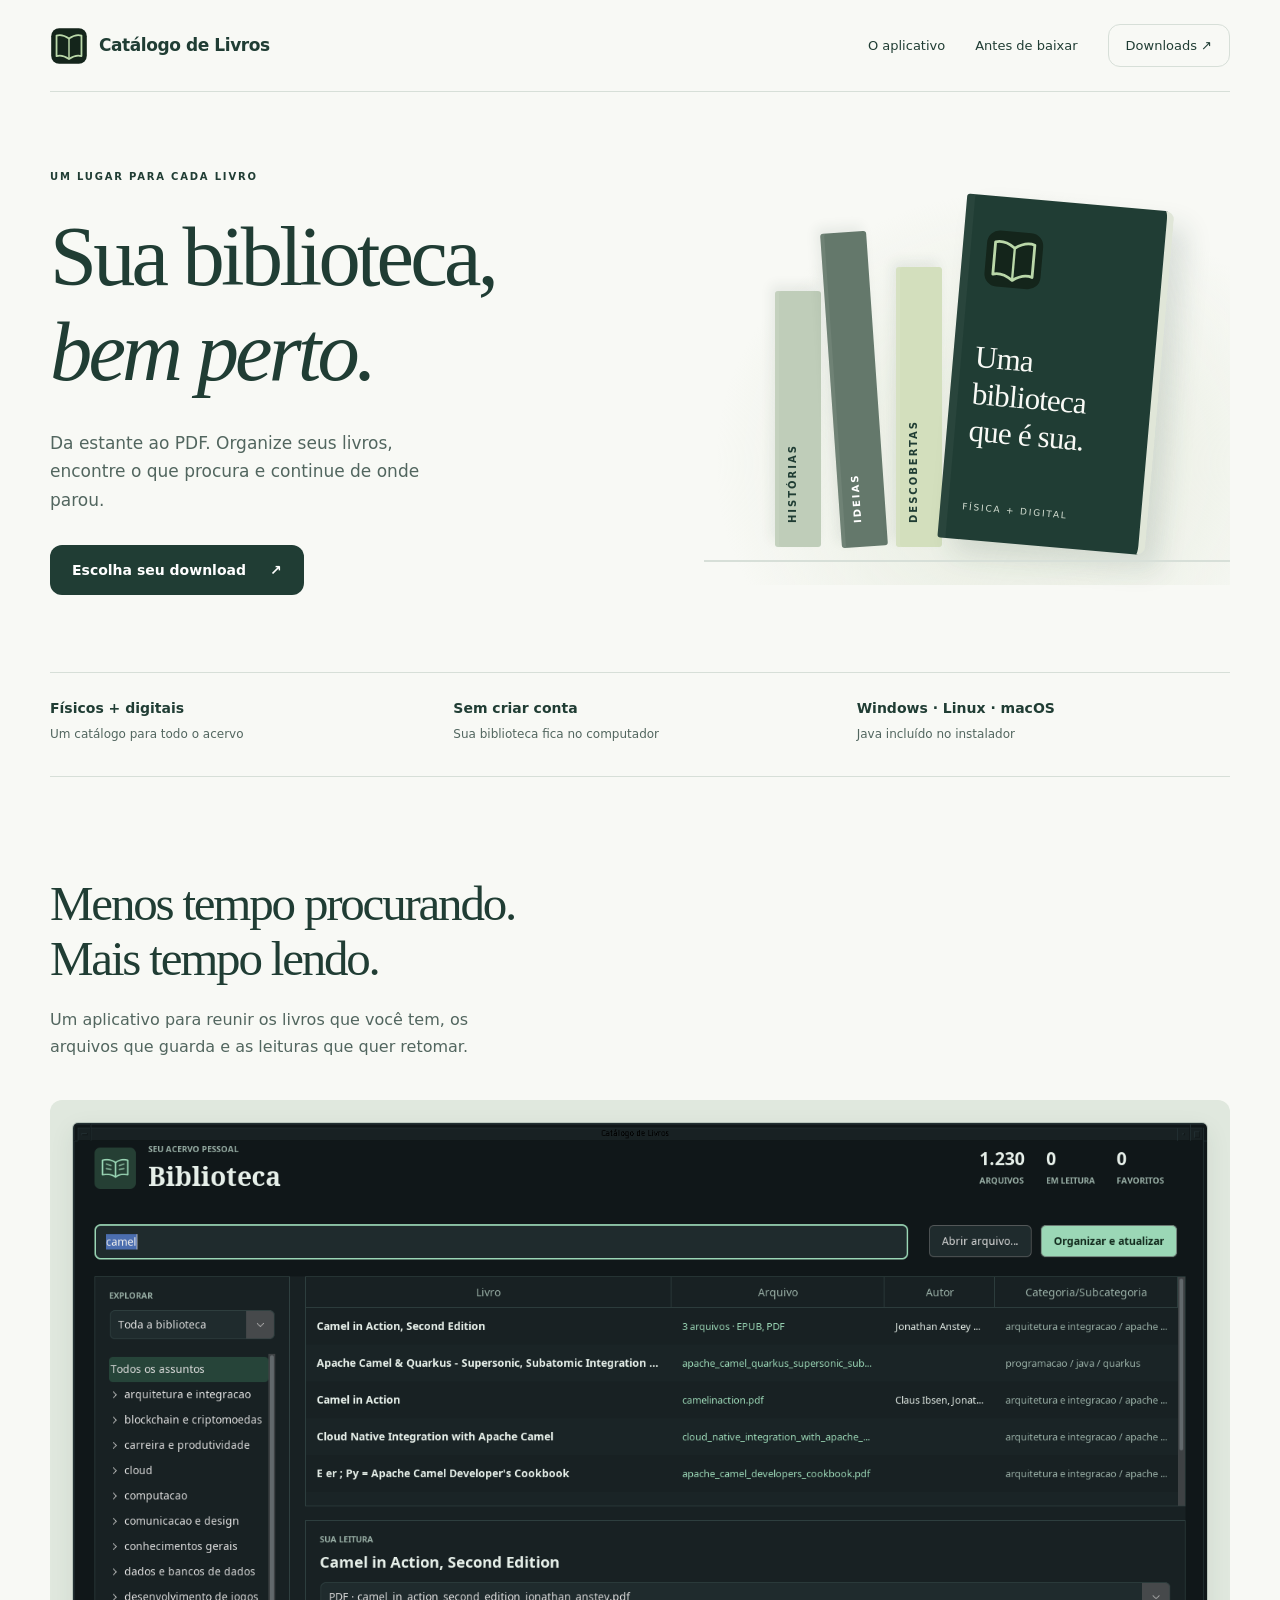
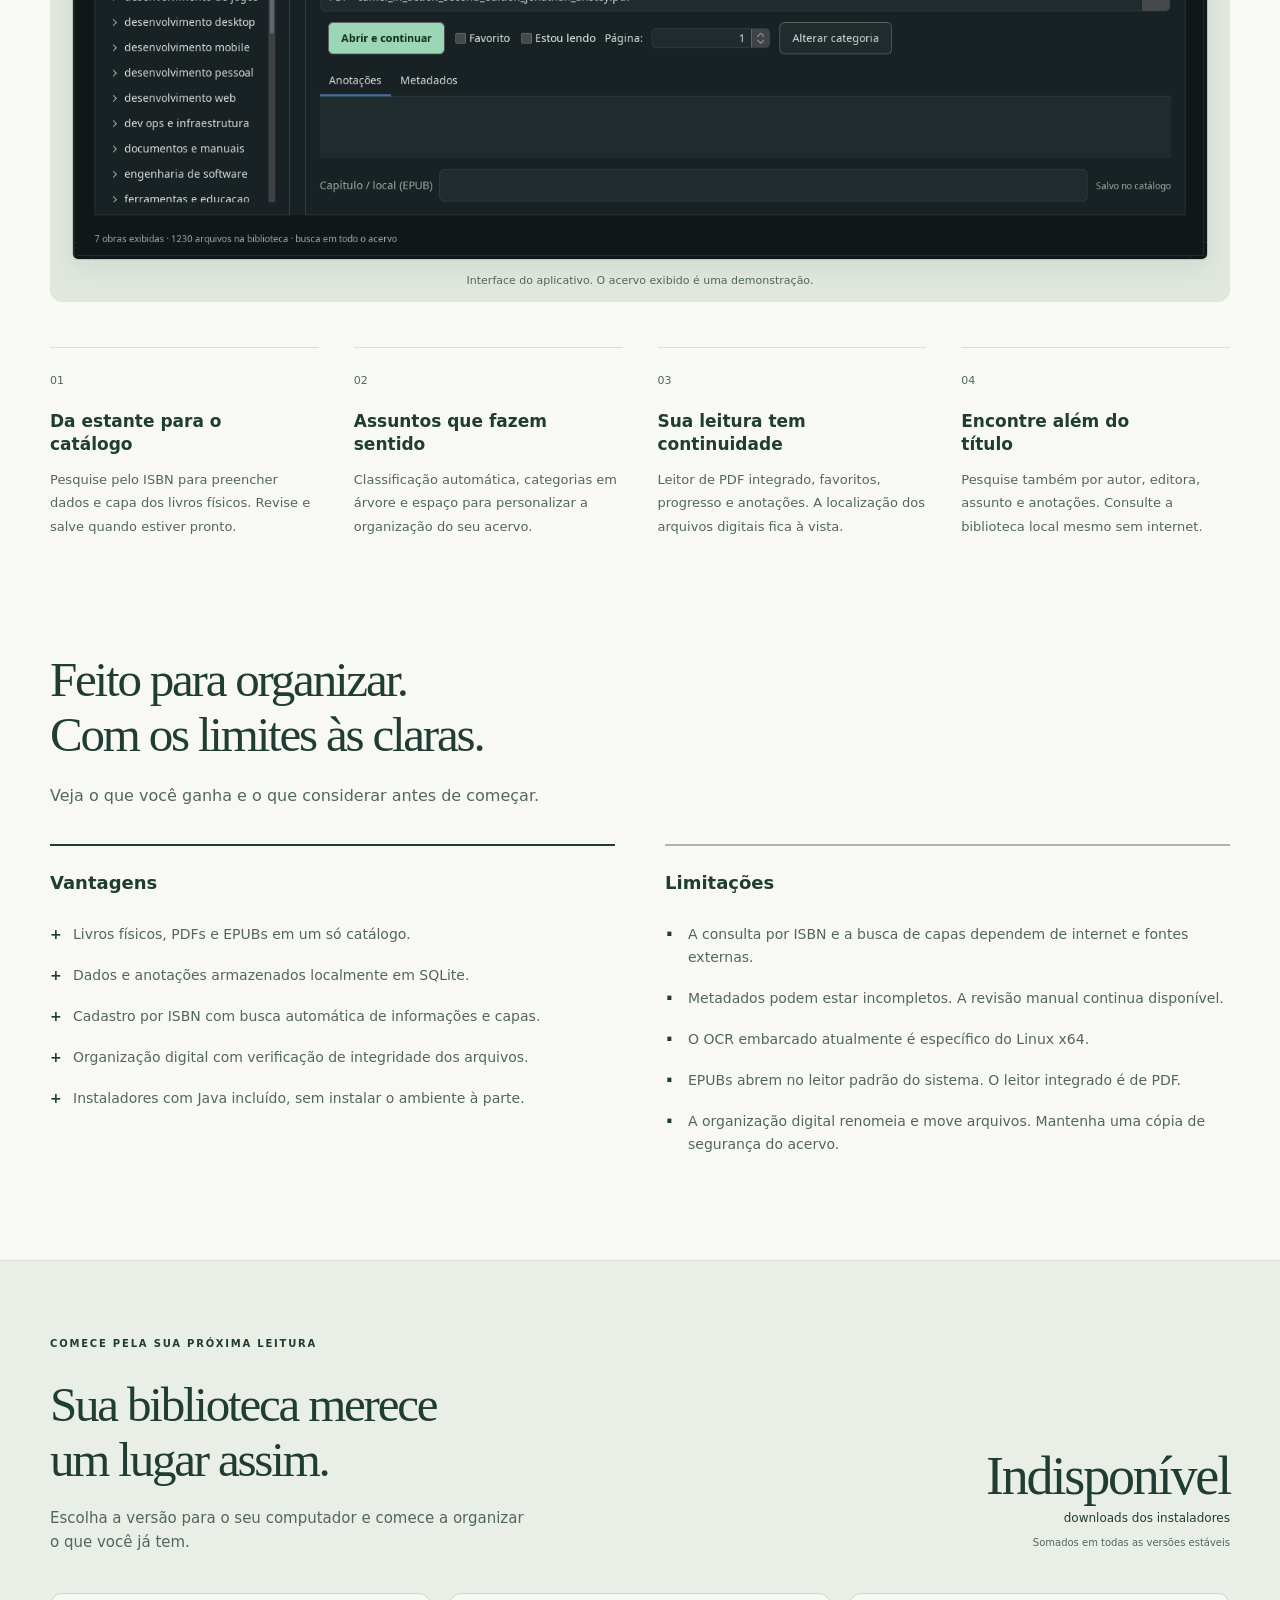
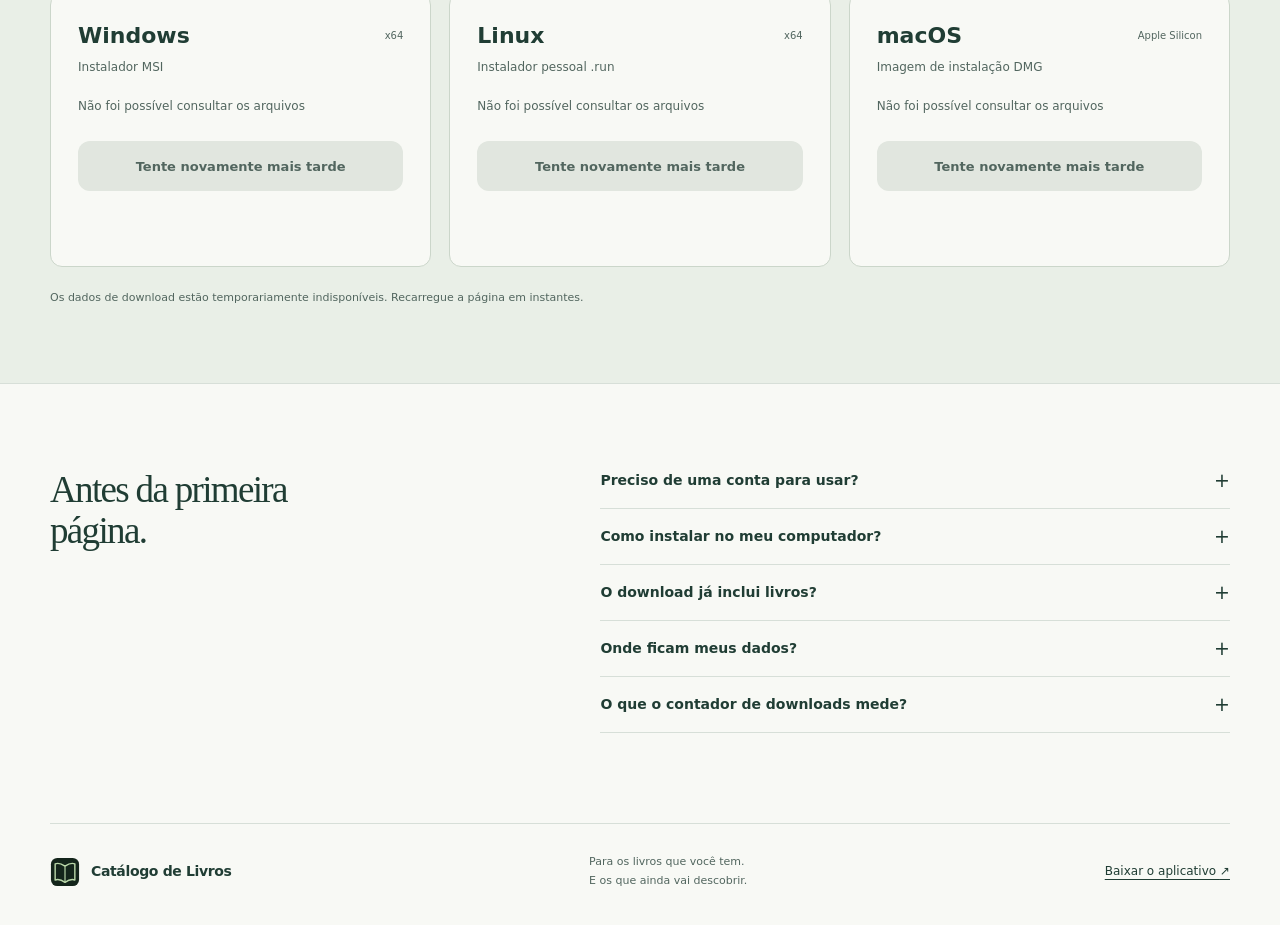
==== docs/index.html @ d86cbfef "feat: publicar página do projeto com downloads por plataforma Adiciona apresentação responsiva, recu" ====
<!doctype html>
<html lang="pt-BR">
<head>
  <meta charset="utf-8">
  <meta name="viewport" content="width=device-width, initial-scale=1">
  <meta name="description" content="Organize seus livros físicos, PDFs e EPUBs em uma biblioteca pessoal. Pesquise por ISBN, encontre capas e retome suas leituras. Baixe para Windows, Linux ou macOS.">
  <meta name="theme-color" content="#203d34">
  <meta property="og:title" content="Catálogo de Livros | Sua biblioteca, bem perto.">
  <meta property="og:description" content="Livros físicos e digitais, organizados em um só lugar. Conheça o aplicativo e baixe para o seu computador.">
  <meta property="og:type" content="website">
  <meta property="og:url" content="https://mpblima.github.io/catalogo-livros/">
  <meta property="og:image" content="https://mpblima.github.io/catalogo-livros/imagens/interface.png">
  <link rel="canonical" href="https://mpblima.github.io/catalogo-livros/">
  <link rel="icon" href="assets/catalogo.svg" type="image/svg+xml">
  <link rel="stylesheet" href="assets/site.css">
  <script src="assets/site.js" defer></script>
  <title>Catálogo de Livros | Sua biblioteca, bem perto.</title>
</head>
<body>
<a class="skip" href="#conteudo">Pular para o conteúdo</a>
<header class="header wrap">
  <a class="brand" href="#" aria-label="Catálogo de Livros, início"><img src="assets/catalogo.svg" width="38" height="38" alt="">Catálogo de Livros</a>
  <nav aria-label="Navegação principal"><a href="#recursos">O aplicativo</a><a href="#antes-de-baixar">Antes de baixar</a><a class="nav-download" href="#downloads">Downloads <span aria-hidden="true">↗</span></a></nav>
</header>
<main id="conteudo">
  <section class="hero wrap" aria-labelledby="hero-title">
    <div class="hero-copy"><p class="eyebrow">UM LUGAR PARA CADA LIVRO</p><h1 id="hero-title">Sua biblioteca,<br><em>bem perto.</em></h1><p class="hero-description">Da estante ao PDF. Organize seus livros, encontre o que procura e continue de onde parou.</p><a class="button primary" href="#downloads">Escolha seu download <span aria-hidden="true">↗</span></a></div>
    <div class="hero-art" aria-hidden="true"><div class="book-spine spine-a">HISTÓRIAS</div><div class="book-spine spine-b">IDEIAS</div><div class="book-spine spine-c">DESCOBERTAS</div><div class="book-face"><img src="assets/catalogo.svg" width="72" height="72" alt=""><span>Uma biblioteca<br>que é sua.</span><small>FÍSICA + DIGITAL</small></div></div>
  </section>
  <div class="facts wrap" aria-label="Sobre o aplicativo"><p><strong>Físicos + digitais</strong><span>Um catálogo para todo o acervo</span></p><p><strong>Sem criar conta</strong><span>Sua biblioteca fica no computador</span></p><p><strong>Windows · Linux · macOS</strong><span>Java incluído no instalador</span></p></div>
  <section class="product wrap" id="recursos" aria-labelledby="product-title">
    <div class="section-intro"><h2 id="product-title">Menos tempo procurando.<br>Mais tempo lendo.</h2><p>Um aplicativo para reunir os livros que você tem, os arquivos que guarda e as leituras que quer retomar.</p></div>
    <figure class="app-preview"><img src="imagens/interface.png" width="1480" height="960" alt="Interface do Catálogo de Livros, com árvore de assuntos, lista de livros, pesquisa e painel de anotações" loading="lazy"><figcaption>Interface do aplicativo. O acervo exibido é uma demonstração.</figcaption></figure>
    <div class="feature-grid"><article><span class="feature-number" aria-hidden="true">01</span><h3>Da estante para o catálogo</h3><p>Pesquise pelo ISBN para preencher dados e capa dos livros físicos. Revise e salve quando estiver pronto.</p></article><article><span class="feature-number" aria-hidden="true">02</span><h3>Assuntos que fazem sentido</h3><p>Classificação automática, categorias em árvore e espaço para personalizar a organização do seu acervo.</p></article><article><span class="feature-number" aria-hidden="true">03</span><h3>Sua leitura tem continuidade</h3><p>Leitor de PDF integrado, favoritos, progresso e anotações. A localização dos arquivos digitais fica à vista.</p></article><article><span class="feature-number" aria-hidden="true">04</span><h3>Encontre além do título</h3><p>Pesquise também por autor, editora, assunto e anotações. Consulte a biblioteca local mesmo sem internet.</p></article></div>
  </section>
  <section class="honest wrap" id="antes-de-baixar" aria-labelledby="honest-title"><div class="honest-heading"><h2 id="honest-title">Feito para organizar.<br>Com os limites às claras.</h2><p>Veja o que você ganha e o que considerar antes de começar.</p></div><div class="comparison"><article><h3>Vantagens</h3><ul><li>Livros físicos, PDFs e EPUBs em um só catálogo.</li><li>Dados e anotações armazenados localmente em SQLite.</li><li>Cadastro por ISBN com busca automática de informações e capas.</li><li>Organização digital com verificação de integridade dos arquivos.</li><li>Instaladores com Java incluído, sem instalar o ambiente à parte.</li></ul></article><article class="limitations"><h3>Limitações</h3><ul><li>A consulta por ISBN e a busca de capas dependem de internet e fontes externas.</li><li>Metadados podem estar incompletos. A revisão manual continua disponível.</li><li>O OCR embarcado atualmente é específico do Linux x64.</li><li>EPUBs abrem no leitor padrão do sistema. O leitor integrado é de PDF.</li><li>A organização digital renomeia e move arquivos. Mantenha uma cópia de segurança do acervo.</li></ul></article></div></section>
  <section class="download-section" id="downloads" aria-labelledby="download-title"><div class="wrap"><div class="download-heading"><div><p class="eyebrow">COMECE PELA SUA PRÓXIMA LEITURA</p><h2 id="download-title">Sua biblioteca merece<br>um lugar assim.</h2><p>Escolha a versão para o seu computador e comece a organizar o que você já tem.</p></div><div class="download-counter"><strong id="download-total">…</strong><span>downloads dos instaladores</span><small>Somados em todas as versões estáveis</small></div></div>
    <div class="platform-grid" aria-live="polite">
      <article class="platform" data-platform="windows"><div class="platform-heading"><h3>Windows</h3><span>x64</span></div><p class="platform-detail">Instalador MSI</p><p class="release-version">Buscando última versão…</p><a class="button platform-button" aria-disabled="true">Carregando download</a><div class="alternatives"></div><p class="platform-count"></p></article>
      <article class="platform" data-platform="linux"><div class="platform-heading"><h3>Linux</h3><span>x64</span></div><p class="platform-detail">Instalador pessoal .run</p><p class="release-version">Buscando última versão…</p><a class="button platform-button" aria-disabled="true">Carregando download</a><div class="alternatives"></div><p class="platform-count"></p></article>
      <article class="platform" data-platform="macos"><div class="platform-heading"><h3>macOS</h3><span>Apple Silicon</span></div><p class="platform-detail">Imagem de instalação DMG</p><p class="release-version">Buscando última versão…</p><a class="button platform-button" aria-disabled="true">Carregando download</a><div class="alternatives"></div><p class="platform-count"></p></article>
    </div><p id="download-status" class="download-status" role="status">Consultando os arquivos publicados. O download é fornecido diretamente pelo GitHub.</p><noscript><p>Ative o JavaScript para carregar os links dos instaladores e os contadores de download.</p></noscript>
  </div></section>
  <section class="questions wrap" aria-labelledby="questions-title"><h2 id="questions-title">Antes da primeira página.</h2><div class="faq-list"><details><summary>Preciso de uma conta para usar?</summary><p>Não. O catálogo e as anotações ficam no seu computador. A internet é usada para consultar dados bibliográficos e capas.</p></details><details><summary>Como instalar no meu computador?</summary><p>No Windows, abra o arquivo MSI. No macOS com Apple Silicon, abra o DMG e arraste o aplicativo para Aplicativos. No Linux, dê permissão de execução ao arquivo .run e execute-o; o pacote .deb também está disponível.</p><pre><code>chmod +x catalogo-livros-*-linux-x86_64.run
./catalogo-livros-VERSAO-linux-x86_64.run</code></pre><p>Troque VERSAO pelo número do arquivo baixado. Os pacotes não possuem assinatura de distribuição; o sistema pode solicitar uma confirmação de segurança.</p></details><details><summary>O download já inclui livros?</summary><p>Não. O aplicativo organiza seus próprios livros e documentos. A biblioteca exibida na imagem não acompanha o instalador.</p></details><details><summary>Onde ficam meus dados?</summary><p>Por padrão, a biblioteca fica em Desktop/Livros, dentro da sua pasta de usuário. O banco catalogo.sqlite fica nessa pasta. Guarde uma cópia dos arquivos e do banco ao fazer backup.</p></details><details><summary>O que o contador de downloads mede?</summary><p>A soma dos downloads dos instaladores e pacotes portáteis de todas as releases estáveis, conforme os dados do GitHub. Uma pessoa pode baixar mais de um arquivo; o número não representa usuários únicos. Os dados são atualizados periodicamente.</p></details></div></section>
</main>
<footer class="footer wrap"><a class="brand" href="#"><img src="assets/catalogo.svg" width="30" height="30" alt="">Catálogo de Livros</a><p>Para os livros que você tem.<br>E os que ainda vai descobrir.</p><a href="#downloads">Baixar o aplicativo <span aria-hidden="true">↗</span></a></footer>
</body></html>
---- docs/assets/site.css ----
:root{--paper:#f8f9f5;--white:#fff;--ink:#203d34;--muted:#52665f;--line:#d7dfd8;--accent:#203d34;--soft:#e9efe7;--lime:#d4e5a5;--radius:12px;--serif:Georgia,'Times New Roman',serif;--sans:'Segoe UI',system-ui,-apple-system,sans-serif}*{box-sizing:border-box}html{scroll-behavior:smooth;scroll-padding-top:32px}body{margin:0;background:var(--paper);color:var(--ink);font:16px/1.65 var(--sans)}a{color:inherit;text-underline-offset:4px}button,a,summary{-webkit-tap-highlight-color:transparent}a:focus-visible,summary:focus-visible{outline:3px solid #527444;outline-offset:6px}img{max-width:100%;height:auto}h1,h2,h3,p{margin-top:0}h1,h2{font-family:var(--serif);font-weight:400;letter-spacing:-.045em;line-height:1.12}h2{font-size:clamp(32px,4vw,49px);margin-bottom:20px}h3{font-size:19px;line-height:1.35}p{color:var(--muted)}.wrap{width:min(1180px,calc(100% - 80px));margin-inline:auto}.skip{position:fixed;top:-100px;left:20px;z-index:10;background:var(--ink);color:white;padding:12px}.skip:focus{top:12px}.header{height:92px;display:flex;align-items:center;justify-content:space-between;border-bottom:1px solid var(--line)}.brand{display:inline-flex;align-items:center;gap:11px;text-decoration:none;font-weight:650;font-size:17px;letter-spacing:-.025em}.brand img{border-radius:7px;flex-shrink:0}.header nav{display:flex;align-items:center;gap:30px;font-size:13px}.header nav a{text-decoration:none}.header nav a:hover{text-decoration:underline}.nav-download{padding:10px 17px;border:1px solid var(--line);border-radius:var(--radius)}.hero{display:grid;grid-template-columns:1.15fr 1fr;gap:50px;align-items:center;min-height:580px;padding-block:66px}.eyebrow{font-size:10px;letter-spacing:.18em;font-weight:700;margin-bottom:25px;color:var(--accent)}h1{font-size:clamp(54px,6.6vw,86px);margin-bottom:24px}h1 em{font-weight:400;display:inline-block;padding-bottom:5px}.hero-description{max-width:400px;font-size:17px;line-height:1.7;margin-bottom:30px}.button{display:inline-flex;align-items:center;justify-content:center;gap:24px;min-height:50px;padding:12px 22px;border-radius:var(--radius);text-decoration:none;font-weight:600;font-size:14px;transition:background .15s,transform .15s;white-space:nowrap}.button:hover{transform:translateY(-2px)}.primary,.platform-button{background:var(--accent);color:var(--white)}.primary:hover,.platform-button:hover{background:#315548}.hero-art{min-height:390px;display:flex;align-items:flex-end;justify-content:center;gap:10px;padding:22px 12px 38px;position:relative;background:radial-gradient(ellipse at 60% 70%,#e4eadc 0,transparent 68%)}.hero-art:after{content:'';position:absolute;bottom:23px;height:2px;background:var(--line);left:0;right:0}.book-spine{height:290px;width:46px;padding:24px 10px;writing-mode:vertical-rl;transform:rotate(180deg);font-size:10px;font-weight:600;letter-spacing:.2em;border-radius:3px;box-shadow:inset -4px 0 #ffffff12,4px 6px 12px #203d3414}.spine-a{height:256px;background:#bfcdb9}.spine-b{height:315px;background:#64786b;color:white;transform:rotate(176deg);margin-right:9px}.spine-c{height:280px;background:#d3dfbd}.book-face{height:345px;width:208px;background:var(--ink);color:var(--paper);padding:32px 22px 25px;display:flex;flex-direction:column;justify-content:space-between;border-radius:3px 9px 9px 3px;box-shadow:inset 8px 0 #ffffff0a,15px 14px 26px #203d3420;transform:rotate(5deg);border-right:7px solid #e0e6d8}.book-face img{width:60px;height:60px}.book-face span{font:31px/1.2 var(--serif);letter-spacing:-.025em}.book-face small{font-size:9px;letter-spacing:.2em;color:#d5dfd3}.facts{display:grid;grid-template-columns:repeat(3,1fr);padding-block:24px 30px;border-top:1px solid var(--line);border-bottom:1px solid var(--line);gap:30px}.facts p{margin:0}.facts strong{display:block;color:var(--ink);font-size:14px;font-weight:600}.facts span{font-size:12px}.product{padding-block:100px}.section-intro{max-width:580px;margin-bottom:40px}.section-intro>p{max-width:480px}.app-preview{margin:0;background:#e0e8de;padding:22px 22px 0;border-radius:var(--radius);overflow:hidden}.app-preview img{display:block;width:100%;border:1px solid #203d3433;border-radius:6px;box-shadow:0 8px 25px #203d3414}.app-preview figcaption{font-size:11px;text-align:center;padding:12px;color:var(--muted)}.feature-grid{display:grid;grid-template-columns:repeat(4,1fr);gap:35px;margin-top:45px}.feature-grid article{padding-top:18px;border-top:1px solid var(--line)}.feature-grid h3{font-size:17px;margin-top:18px;margin-bottom:12px;max-width:210px}.feature-grid p{font-size:13px;line-height:1.8;margin:0}.feature-number{font-size:11px;font-variant-numeric:tabular-nums;color:var(--muted)}.honest{padding-block:15px 95px}.honest-heading{max-width:600px}.comparison{display:grid;grid-template-columns:1fr 1fr;gap:50px;margin-top:35px}.comparison article{border-top:2px solid var(--accent);padding-top:25px}.comparison .limitations{border-color:#a9b7ad}.comparison h3{font-size:18px}.comparison ul{list-style:none;padding:0;margin:0}.comparison li{color:var(--muted);font-size:14px;padding:9px 0 9px 23px;position:relative}.comparison li:before{content:'+';position:absolute;left:0;color:var(--accent);font-weight:bold}.comparison .limitations li:before{content:'·';font-size:23px;line-height:1}.download-section{background:var(--soft);border-block:1px solid var(--line);padding-block:75px}.download-heading{display:flex;align-items:flex-end;justify-content:space-between;gap:50px;margin-bottom:38px}.download-heading h2{margin-bottom:18px}.download-heading p:not(.eyebrow){max-width:480px;font-size:15px;margin:0}.download-counter{text-align:right;padding-bottom:4px;min-width:200px}.download-counter strong{display:block;font:54px/1.2 var(--serif);letter-spacing:-.04em}.download-counter span{display:block;font-size:12px;color:var(--ink)}.download-counter small{display:block;font-size:10px;color:var(--muted);margin-top:6px}.platform-grid{display:grid;grid-template-columns:repeat(3,1fr);gap:18px}.platform{padding:27px;background:var(--paper);border:1px solid #cbd6ca;border-radius:var(--radius);display:flex;flex-direction:column}.platform-heading{display:flex;align-items:center;justify-content:space-between;gap:10px}.platform-heading h3{font-size:22px;font-weight:600;margin:0}.platform-heading span{font-size:10px;color:var(--muted)}.platform-detail{font-size:12px;margin:7px 0 20px}.release-version{font-size:12px;min-height:20px;margin-bottom:24px}.platform-button{width:100%;gap:8px;padding-inline:10px;font-size:13px}.platform-button[aria-disabled=true]{background:#e1e6df;color:var(--muted);cursor:wait;pointer-events:none}.alternatives{min-height:32px;display:flex;flex-wrap:wrap;gap:14px;padding-top:12px}.alternatives a{font-size:11px}.platform-count{font-size:11px;margin:auto 0 0;padding-top:16px}.download-status{font-size:11px;margin:22px 0 0;max-width:760px}.questions{padding-block:85px 90px;display:grid;grid-template-columns:.85fr 1.15fr;gap:85px}.questions h2{font-size:37px;max-width:300px}.faq-list details{border-bottom:1px solid var(--line);padding:16px 0}.faq-list details:first-child{padding-top:0}.faq-list summary{cursor:pointer;font-size:14px;font-weight:600;list-style:none;position:relative;padding-right:26px}.faq-list summary::-webkit-details-marker{display:none}.faq-list summary:after{content:'+';position:absolute;right:0;font-size:19px;font-weight:400;line-height:1.25}.faq-list details[open] summary:after{content:'−'}.faq-list p{font-size:13px;line-height:1.8;margin:13px 0 4px}.faq-list pre{overflow-x:auto;padding:12px;background:var(--soft);font-size:10px;border-radius:6px}.footer{display:flex;justify-content:space-between;align-items:center;gap:30px;border-top:1px solid var(--line);padding-block:29px 35px}.footer .brand{font-size:14px}.footer p{font-size:11px;line-height:1.7;margin:0}.footer>a:last-child{font-size:12px}.hero-copy{animation:appear .6s ease-out both}.hero-art{animation:appear .8s ease-out both}@keyframes appear{from{opacity:0;transform:translateY(12px)}to{opacity:1;transform:translateY(0)}}@media(min-width:1600px){.hero{min-height:650px}}@media(max-width:1000px){.wrap{width:calc(100% - 48px)}.hero{gap:20px}.hero-art{transform:scale(.9);transform-origin:center}.feature-grid{grid-template-columns:repeat(2,1fr)}.questions{gap:40px}.platform{padding:20px}.platform-heading{align-items:flex-start;flex-direction:column;gap:2px}.download-heading{gap:25px}}@media(max-width:700px){.wrap{width:calc(100% - 36px)}.header{height:76px}.brand{font-size:14px;gap:8px}.brand img{width:30px}.header nav{gap:13px;font-size:11px}.header nav>a:not(.nav-download){display:none}.nav-download{padding:8px 12px}.hero{grid-template-columns:1fr;padding-block:44px 24px;gap:22px;min-height:0}h1{font-size:clamp(48px,12vw,70px);margin-bottom:20px}.eyebrow{font-size:9px;margin-bottom:18px}.hero-description{font-size:15px;max-width:340px;margin-bottom:24px}.hero-art{min-height:280px;padding-bottom:30px;transform:none;gap:8px;justify-content:center}.book-face{height:255px;width:170px;padding:23px 19px}.book-face span{font-size:26px}.book-face img{width:45px;height:45px}.book-spine{width:35px;padding:18px 8px;font-size:8px}.spine-a{height:195px}.spine-b{height:235px}.spine-c{height:210px}.facts{grid-template-columns:1fr;gap:14px;padding-block:22px}.facts p{display:flex;justify-content:space-between;align-items:center;gap:12px}.facts strong{font-size:12px}.facts span{font-size:10px;text-align:right}.product{padding-block:62px}.section-intro{margin-bottom:27px}.section-intro>p{font-size:14px}.app-preview{padding:9px 9px 0}.app-preview figcaption{font-size:9px;padding:9px 0}.feature-grid{gap:26px 22px;margin-top:28px}.feature-grid h3{font-size:15px}.feature-grid p{font-size:12px}.honest{padding-block:0 60px}.honest-heading p{font-size:14px}.comparison{grid-template-columns:1fr;gap:28px;margin-top:25px}.comparison li{font-size:13px}.download-section{padding-block:48px}.download-heading{display:block;margin-bottom:26px}.download-heading p:not(.eyebrow){font-size:14px}.download-counter{text-align:left;margin-top:28px}.download-counter strong{font-size:43px}.platform-grid{grid-template-columns:1fr;gap:14px}.platform{padding:23px}.platform-heading{flex-direction:row;align-items:center}.platform-detail{margin-bottom:9px}.release-version{margin-bottom:15px}.alternatives{min-height:24px}.platform-count{padding-top:9px}.questions{display:block;padding-block:55px}.questions h2{font-size:33px;max-width:none;margin-bottom:28px}.footer{flex-wrap:wrap;padding-block:24px;gap:20px}.footer p{display:none}.footer .brand{font-size:12px}.footer>a:last-child{font-size:11px}}@media(prefers-reduced-motion:reduce){html{scroll-behavior:auto}*,*:before,*:after{animation:none!important;transition:none!important}}
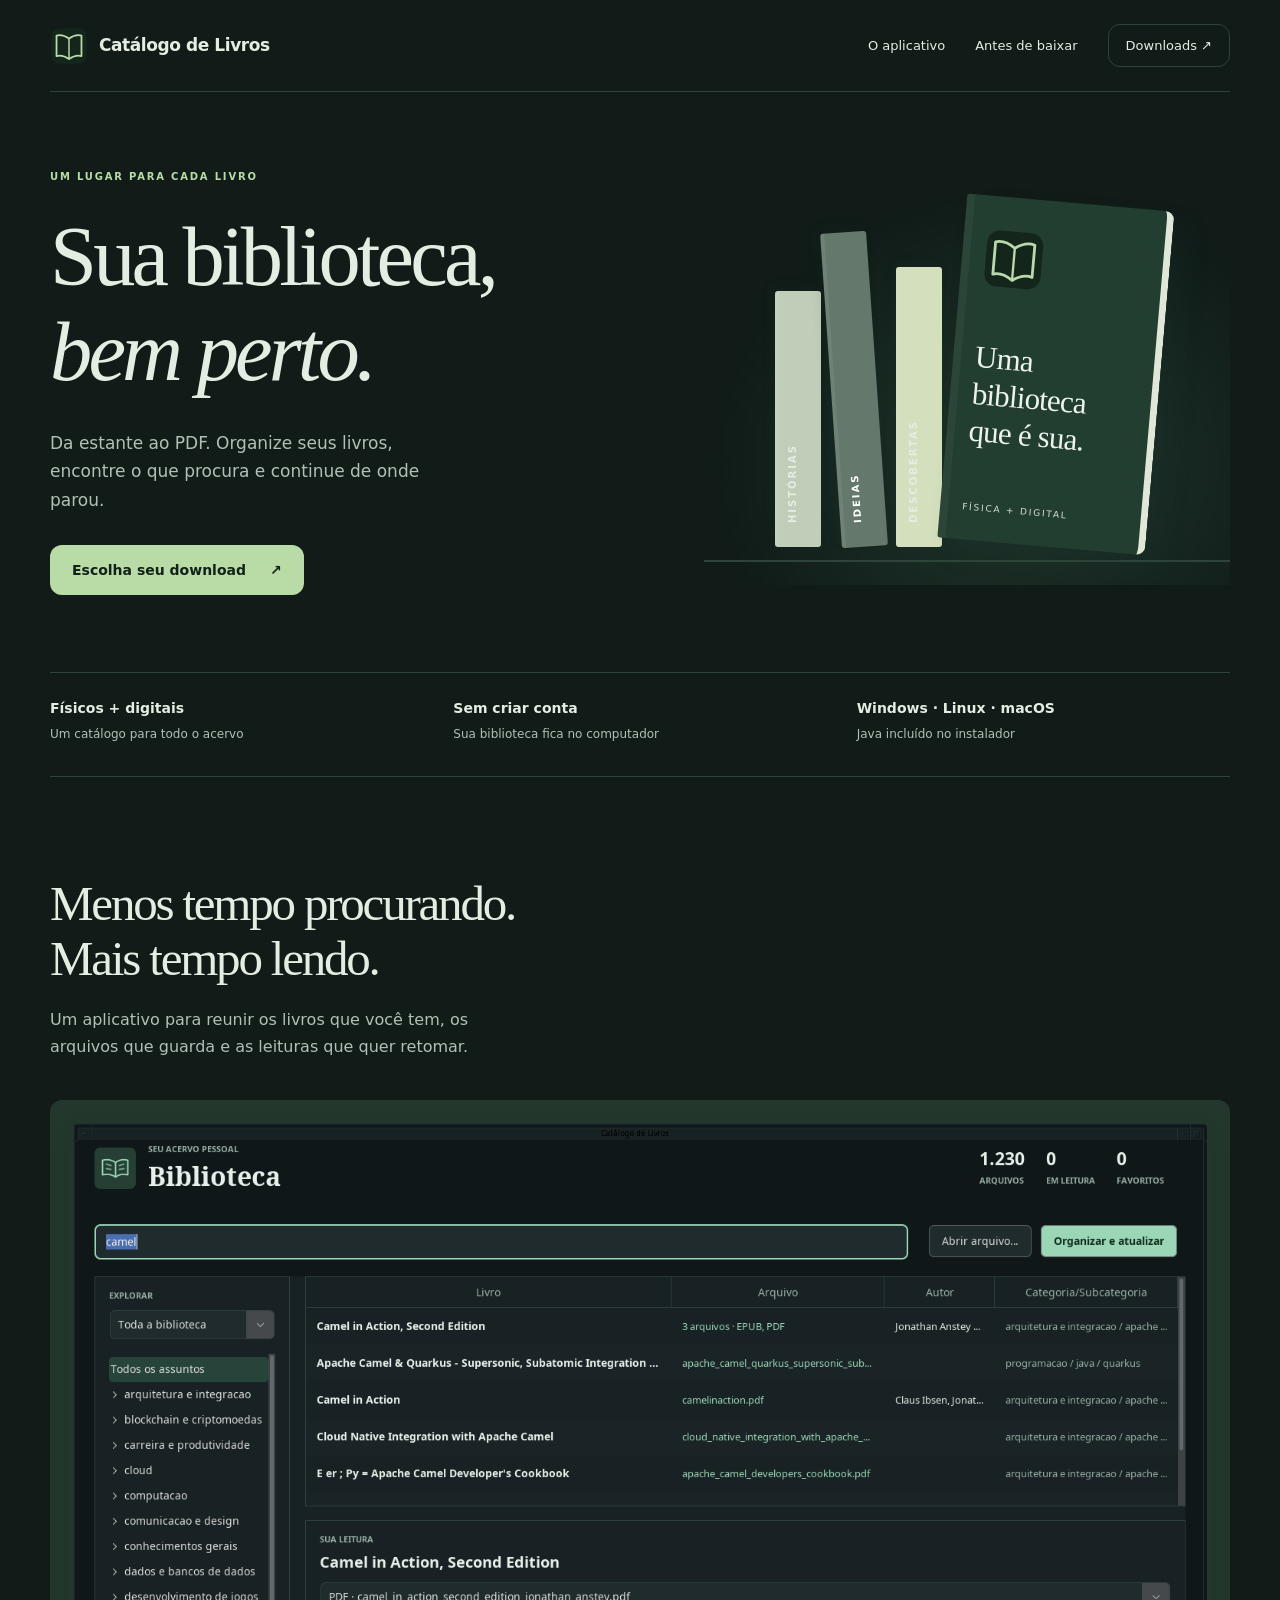
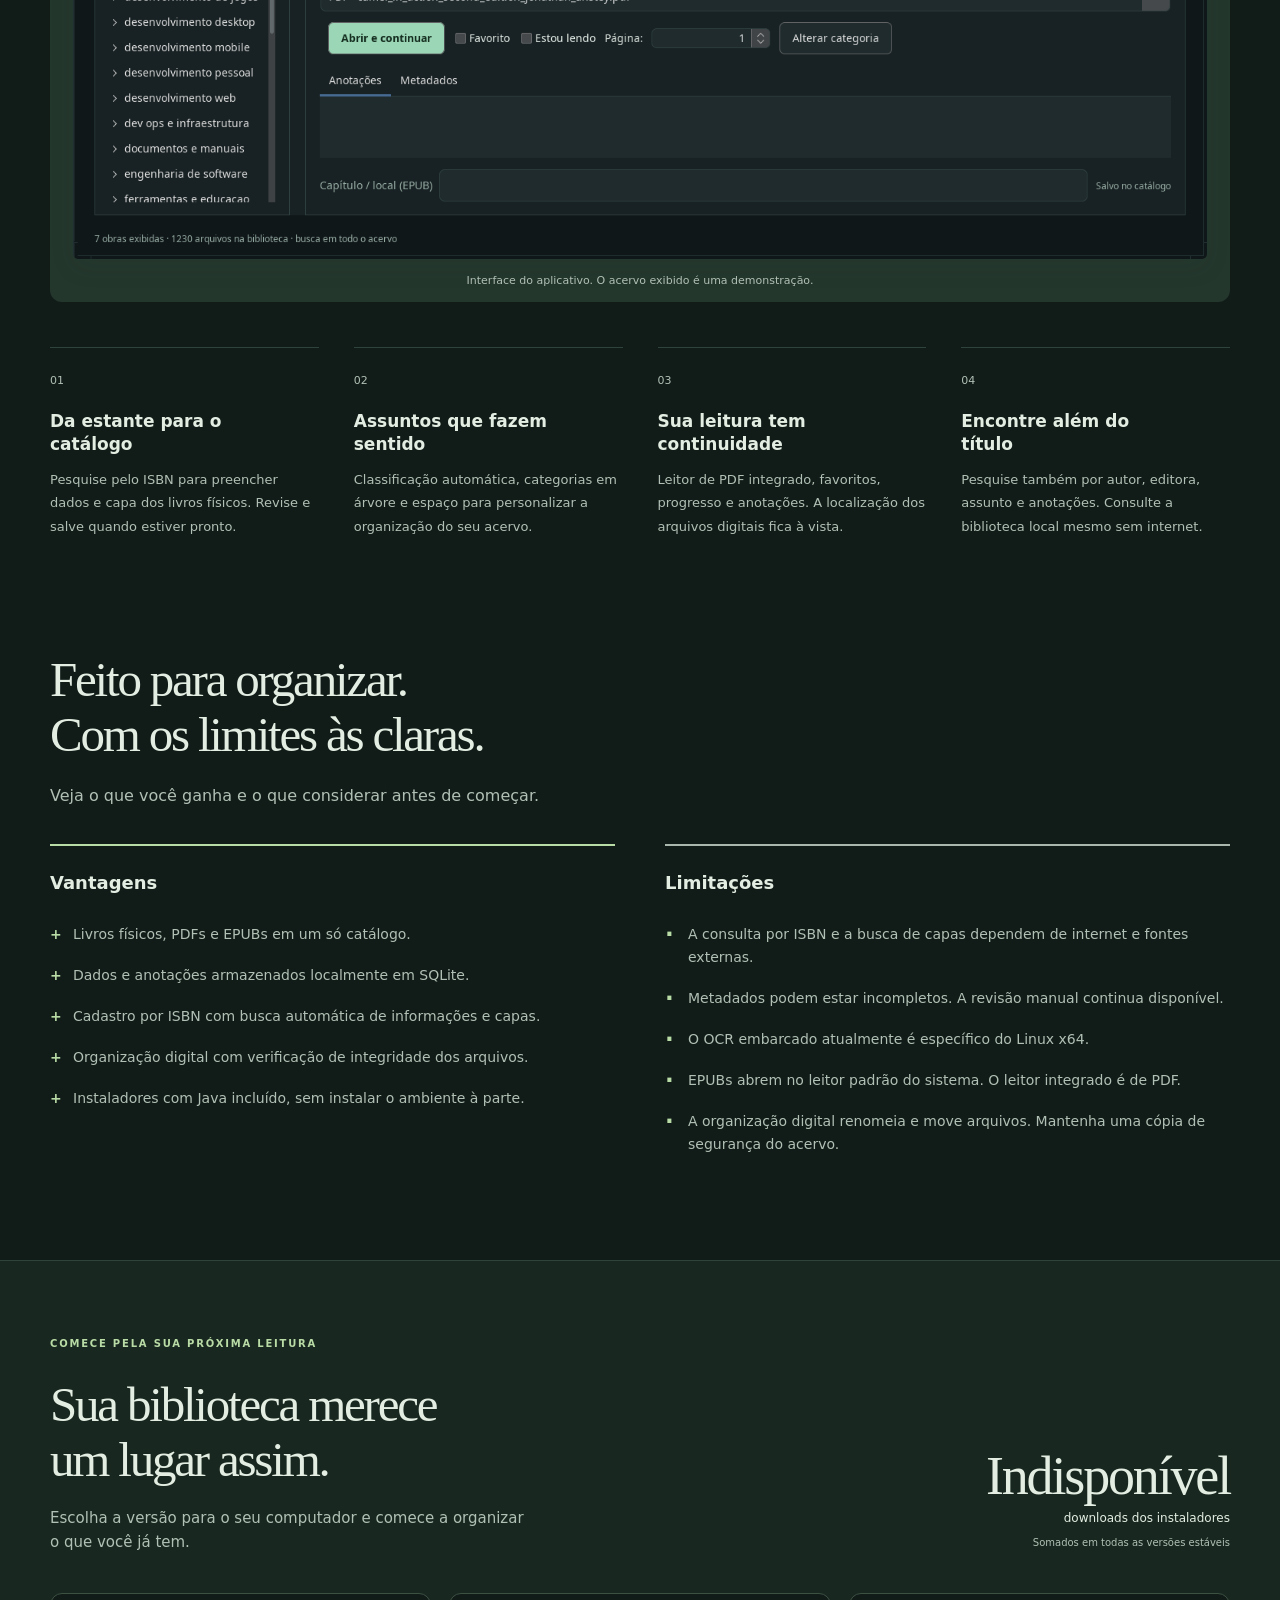
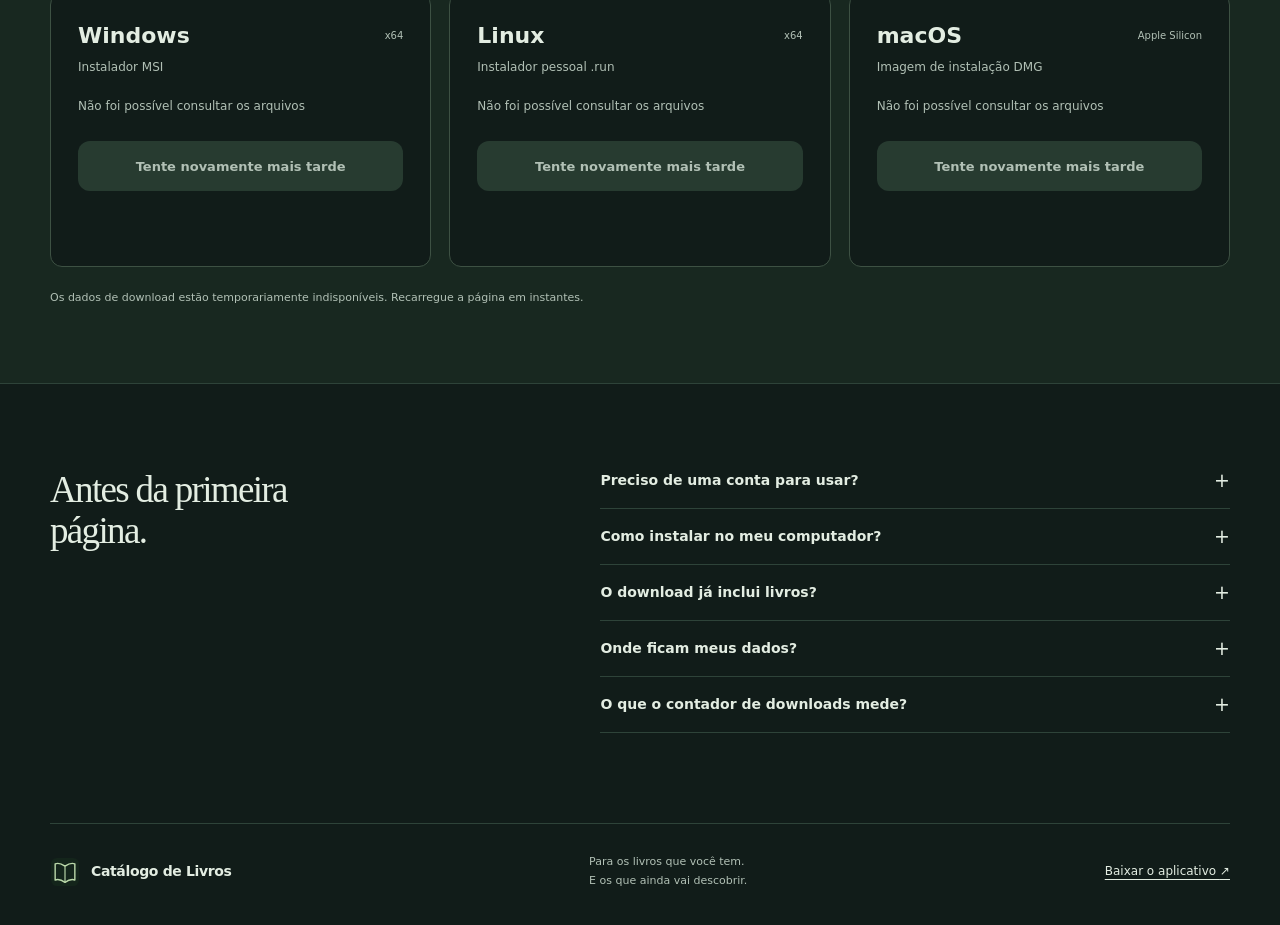
==== commit 6ce6d9cf: "style: aplicar tema escuro à página do projeto" ====
--- a/docs/index.html
+++ b/docs/index.html
@@ -4,7 +4,7 @@
   <meta charset="utf-8">
   <meta name="viewport" content="width=device-width, initial-scale=1">
   <meta name="description" content="Organize seus livros físicos, PDFs e EPUBs em uma biblioteca pessoal. Pesquise por ISBN, encontre capas e retome suas leituras. Baixe para Windows, Linux ou macOS.">
-  <meta name="theme-color" content="#203d34">
+  <meta name="theme-color" content="#111c19">
   <meta property="og:title" content="Catálogo de Livros | Sua biblioteca, bem perto.">
   <meta property="og:description" content="Livros físicos e digitais, organizados em um só lugar. Conheça o aplicativo e baixe para o seu computador.">
   <meta property="og:type" content="website">
--- a/docs/assets/site.css
+++ b/docs/assets/site.css
@@ -1 +1 @@
-:root{--paper:#f8f9f5;--white:#fff;--ink:#203d34;--muted:#52665f;--line:#d7dfd8;--accent:#203d34;--soft:#e9efe7;--lime:#d4e5a5;--radius:12px;--serif:Georgia,'Times New Roman',serif;--sans:'Segoe UI',system-ui,-apple-system,sans-serif}*{box-sizing:border-box}html{scroll-behavior:smooth;scroll-padding-top:32px}body{margin:0;background:var(--paper);color:var(--ink);font:16px/1.65 var(--sans)}a{color:inherit;text-underline-offset:4px}button,a,summary{-webkit-tap-highlight-color:transparent}a:focus-visible,summary:focus-visible{outline:3px solid #527444;outline-offset:6px}img{max-width:100%;height:auto}h1,h2,h3,p{margin-top:0}h1,h2{font-family:var(--serif);font-weight:400;letter-spacing:-.045em;line-height:1.12}h2{font-size:clamp(32px,4vw,49px);margin-bottom:20px}h3{font-size:19px;line-height:1.35}p{color:var(--muted)}.wrap{width:min(1180px,calc(100% - 80px));margin-inline:auto}.skip{position:fixed;top:-100px;left:20px;z-index:10;background:var(--ink);color:white;padding:12px}.skip:focus{top:12px}.header{height:92px;display:flex;align-items:center;justify-content:space-between;border-bottom:1px solid var(--line)}.brand{display:inline-flex;align-items:center;gap:11px;text-decoration:none;font-weight:650;font-size:17px;letter-spacing:-.025em}.brand img{border-radius:7px;flex-shrink:0}.header nav{display:flex;align-items:center;gap:30px;font-size:13px}.header nav a{text-decoration:none}.header nav a:hover{text-decoration:underline}.nav-download{padding:10px 17px;border:1px solid var(--line);border-radius:var(--radius)}.hero{display:grid;grid-template-columns:1.15fr 1fr;gap:50px;align-items:center;min-height:580px;padding-block:66px}.eyebrow{font-size:10px;letter-spacing:.18em;font-weight:700;margin-bottom:25px;color:var(--accent)}h1{font-size:clamp(54px,6.6vw,86px);margin-bottom:24px}h1 em{font-weight:400;display:inline-block;padding-bottom:5px}.hero-description{max-width:400px;font-size:17px;line-height:1.7;margin-bottom:30px}.button{display:inline-flex;align-items:center;justify-content:center;gap:24px;min-height:50px;padding:12px 22px;border-radius:var(--radius);text-decoration:none;font-weight:600;font-size:14px;transition:background .15s,transform .15s;white-space:nowrap}.button:hover{transform:translateY(-2px)}.primary,.platform-button{background:var(--accent);color:var(--white)}.primary:hover,.platform-button:hover{background:#315548}.hero-art{min-height:390px;display:flex;align-items:flex-end;justify-content:center;gap:10px;padding:22px 12px 38px;position:relative;background:radial-gradient(ellipse at 60% 70%,#e4eadc 0,transparent 68%)}.hero-art:after{content:'';position:absolute;bottom:23px;height:2px;background:var(--line);left:0;right:0}.book-spine{height:290px;width:46px;padding:24px 10px;writing-mode:vertical-rl;transform:rotate(180deg);font-size:10px;font-weight:600;letter-spacing:.2em;border-radius:3px;box-shadow:inset -4px 0 #ffffff12,4px 6px 12px #203d3414}.spine-a{height:256px;background:#bfcdb9}.spine-b{height:315px;background:#64786b;color:white;transform:rotate(176deg);margin-right:9px}.spine-c{height:280px;background:#d3dfbd}.book-face{height:345px;width:208px;background:var(--ink);color:var(--paper);padding:32px 22px 25px;display:flex;flex-direction:column;justify-content:space-between;border-radius:3px 9px 9px 3px;box-shadow:inset 8px 0 #ffffff0a,15px 14px 26px #203d3420;transform:rotate(5deg);border-right:7px solid #e0e6d8}.book-face img{width:60px;height:60px}.book-face span{font:31px/1.2 var(--serif);letter-spacing:-.025em}.book-face small{font-size:9px;letter-spacing:.2em;color:#d5dfd3}.facts{display:grid;grid-template-columns:repeat(3,1fr);padding-block:24px 30px;border-top:1px solid var(--line);border-bottom:1px solid var(--line);gap:30px}.facts p{margin:0}.facts strong{display:block;color:var(--ink);font-size:14px;font-weight:600}.facts span{font-size:12px}.product{padding-block:100px}.section-intro{max-width:580px;margin-bottom:40px}.section-intro>p{max-width:480px}.app-preview{margin:0;background:#e0e8de;padding:22px 22px 0;border-radius:var(--radius);overflow:hidden}.app-preview img{display:block;width:100%;border:1px solid #203d3433;border-radius:6px;box-shadow:0 8px 25px #203d3414}.app-preview figcaption{font-size:11px;text-align:center;padding:12px;color:var(--muted)}.feature-grid{display:grid;grid-template-columns:repeat(4,1fr);gap:35px;margin-top:45px}.feature-grid article{padding-top:18px;border-top:1px solid var(--line)}.feature-grid h3{font-size:17px;margin-top:18px;margin-bottom:12px;max-width:210px}.feature-grid p{font-size:13px;line-height:1.8;margin:0}.feature-number{font-size:11px;font-variant-numeric:tabular-nums;color:var(--muted)}.honest{padding-block:15px 95px}.honest-heading{max-width:600px}.comparison{display:grid;grid-template-columns:1fr 1fr;gap:50px;margin-top:35px}.comparison article{border-top:2px solid var(--accent);padding-top:25px}.comparison .limitations{border-color:#a9b7ad}.comparison h3{font-size:18px}.comparison ul{list-style:none;padding:0;margin:0}.comparison li{color:var(--muted);font-size:14px;padding:9px 0 9px 23px;position:relative}.comparison li:before{content:'+';position:absolute;left:0;color:var(--accent);font-weight:bold}.comparison .limitations li:before{content:'·';font-size:23px;line-height:1}.download-section{background:var(--soft);border-block:1px solid var(--line);padding-block:75px}.download-heading{display:flex;align-items:flex-end;justify-content:space-between;gap:50px;margin-bottom:38px}.download-heading h2{margin-bottom:18px}.download-heading p:not(.eyebrow){max-width:480px;font-size:15px;margin:0}.download-counter{text-align:right;padding-bottom:4px;min-width:200px}.download-counter strong{display:block;font:54px/1.2 var(--serif);letter-spacing:-.04em}.download-counter span{display:block;font-size:12px;color:var(--ink)}.download-counter small{display:block;font-size:10px;color:var(--muted);margin-top:6px}.platform-grid{display:grid;grid-template-columns:repeat(3,1fr);gap:18px}.platform{padding:27px;background:var(--paper);border:1px solid #cbd6ca;border-radius:var(--radius);display:flex;flex-direction:column}.platform-heading{display:flex;align-items:center;justify-content:space-between;gap:10px}.platform-heading h3{font-size:22px;font-weight:600;margin:0}.platform-heading span{font-size:10px;color:var(--muted)}.platform-detail{font-size:12px;margin:7px 0 20px}.release-version{font-size:12px;min-height:20px;margin-bottom:24px}.platform-button{width:100%;gap:8px;padding-inline:10px;font-size:13px}.platform-button[aria-disabled=true]{background:#e1e6df;color:var(--muted);cursor:wait;pointer-events:none}.alternatives{min-height:32px;display:flex;flex-wrap:wrap;gap:14px;padding-top:12px}.alternatives a{font-size:11px}.platform-count{font-size:11px;margin:auto 0 0;padding-top:16px}.download-status{font-size:11px;margin:22px 0 0;max-width:760px}.questions{padding-block:85px 90px;display:grid;grid-template-columns:.85fr 1.15fr;gap:85px}.questions h2{font-size:37px;max-width:300px}.faq-list details{border-bottom:1px solid var(--line);padding:16px 0}.faq-list details:first-child{padding-top:0}.faq-list summary{cursor:pointer;font-size:14px;font-weight:600;list-style:none;position:relative;padding-right:26px}.faq-list summary::-webkit-details-marker{display:none}.faq-list summary:after{content:'+';position:absolute;right:0;font-size:19px;font-weight:400;line-height:1.25}.faq-list details[open] summary:after{content:'−'}.faq-list p{font-size:13px;line-height:1.8;margin:13px 0 4px}.faq-list pre{overflow-x:auto;padding:12px;background:var(--soft);font-size:10px;border-radius:6px}.footer{display:flex;justify-content:space-between;align-items:center;gap:30px;border-top:1px solid var(--line);padding-block:29px 35px}.footer .brand{font-size:14px}.footer p{font-size:11px;line-height:1.7;margin:0}.footer>a:last-child{font-size:12px}.hero-copy{animation:appear .6s ease-out both}.hero-art{animation:appear .8s ease-out both}@keyframes appear{from{opacity:0;transform:translateY(12px)}to{opacity:1;transform:translateY(0)}}@media(min-width:1600px){.hero{min-height:650px}}@media(max-width:1000px){.wrap{width:calc(100% - 48px)}.hero{gap:20px}.hero-art{transform:scale(.9);transform-origin:center}.feature-grid{grid-template-columns:repeat(2,1fr)}.questions{gap:40px}.platform{padding:20px}.platform-heading{align-items:flex-start;flex-direction:column;gap:2px}.download-heading{gap:25px}}@media(max-width:700px){.wrap{width:calc(100% - 36px)}.header{height:76px}.brand{font-size:14px;gap:8px}.brand img{width:30px}.header nav{gap:13px;font-size:11px}.header nav>a:not(.nav-download){display:none}.nav-download{padding:8px 12px}.hero{grid-template-columns:1fr;padding-block:44px 24px;gap:22px;min-height:0}h1{font-size:clamp(48px,12vw,70px);margin-bottom:20px}.eyebrow{font-size:9px;margin-bottom:18px}.hero-description{font-size:15px;max-width:340px;margin-bottom:24px}.hero-art{min-height:280px;padding-bottom:30px;transform:none;gap:8px;justify-content:center}.book-face{height:255px;width:170px;padding:23px 19px}.book-face span{font-size:26px}.book-face img{width:45px;height:45px}.book-spine{width:35px;padding:18px 8px;font-size:8px}.spine-a{height:195px}.spine-b{height:235px}.spine-c{height:210px}.facts{grid-template-columns:1fr;gap:14px;padding-block:22px}.facts p{display:flex;justify-content:space-between;align-items:center;gap:12px}.facts strong{font-size:12px}.facts span{font-size:10px;text-align:right}.product{padding-block:62px}.section-intro{margin-bottom:27px}.section-intro>p{font-size:14px}.app-preview{padding:9px 9px 0}.app-preview figcaption{font-size:9px;padding:9px 0}.feature-grid{gap:26px 22px;margin-top:28px}.feature-grid h3{font-size:15px}.feature-grid p{font-size:12px}.honest{padding-block:0 60px}.honest-heading p{font-size:14px}.comparison{grid-template-columns:1fr;gap:28px;margin-top:25px}.comparison li{font-size:13px}.download-section{padding-block:48px}.download-heading{display:block;margin-bottom:26px}.download-heading p:not(.eyebrow){font-size:14px}.download-counter{text-align:left;margin-top:28px}.download-counter strong{font-size:43px}.platform-grid{grid-template-columns:1fr;gap:14px}.platform{padding:23px}.platform-heading{flex-direction:row;align-items:center}.platform-detail{margin-bottom:9px}.release-version{margin-bottom:15px}.alternatives{min-height:24px}.platform-count{padding-top:9px}.questions{display:block;padding-block:55px}.questions h2{font-size:33px;max-width:none;margin-bottom:28px}.footer{flex-wrap:wrap;padding-block:24px;gap:20px}.footer p{display:none}.footer .brand{font-size:12px}.footer>a:last-child{font-size:11px}}@media(prefers-reduced-motion:reduce){html{scroll-behavior:auto}*,*:before,*:after{animation:none!important;transition:none!important}}
+:root{--paper:#111c19;--white:#112219;--ink:#e3ede2;--muted:#b1c0b5;--line:#2e4339;--accent:#b9dba5;--soft:#182820;--lime:#d4e5a5;--radius:12px;--serif:Georgia,'Times New Roman',serif;--sans:'Segoe UI',system-ui,-apple-system,sans-serif}*{box-sizing:border-box}html{scroll-behavior:smooth;scroll-padding-top:32px}body{margin:0;background:var(--paper);color:var(--ink);font:16px/1.65 var(--sans)}a{color:inherit;text-underline-offset:4px}button,a,summary{-webkit-tap-highlight-color:transparent}a:focus-visible,summary:focus-visible{outline:3px solid #527444;outline-offset:6px}img{max-width:100%;height:auto}h1,h2,h3,p{margin-top:0}h1,h2{font-family:var(--serif);font-weight:400;letter-spacing:-.045em;line-height:1.12}h2{font-size:clamp(32px,4vw,49px);margin-bottom:20px}h3{font-size:19px;line-height:1.35}p{color:var(--muted)}.wrap{width:min(1180px,calc(100% - 80px));margin-inline:auto}.skip{color:#112219;position:fixed;top:-100px;left:20px;z-index:10;background:var(--accent);color:#112219;padding:12px}.skip:focus{top:12px}.header{height:92px;display:flex;align-items:center;justify-content:space-between;border-bottom:1px solid var(--line)}.brand{display:inline-flex;align-items:center;gap:11px;text-decoration:none;font-weight:650;font-size:17px;letter-spacing:-.025em}.brand img{border-radius:7px;flex-shrink:0}.header nav{display:flex;align-items:center;gap:30px;font-size:13px}.header nav a{text-decoration:none}.header nav a:hover{text-decoration:underline}.nav-download{padding:10px 17px;border:1px solid var(--line);border-radius:var(--radius)}.hero{display:grid;grid-template-columns:1.15fr 1fr;gap:50px;align-items:center;min-height:580px;padding-block:66px}.eyebrow{font-size:10px;letter-spacing:.18em;font-weight:700;margin-bottom:25px;color:var(--accent)}h1{font-size:clamp(54px,6.6vw,86px);margin-bottom:24px}h1 em{font-weight:400;display:inline-block;padding-bottom:5px}.hero-description{max-width:400px;font-size:17px;line-height:1.7;margin-bottom:30px}.button{display:inline-flex;align-items:center;justify-content:center;gap:24px;min-height:50px;padding:12px 22px;border-radius:var(--radius);text-decoration:none;font-weight:600;font-size:14px;transition:background .15s,transform .15s;white-space:nowrap}.button:hover{transform:translateY(-2px)}.primary,.platform-button{background:var(--accent);color:var(--white)}.primary:hover,.platform-button:hover{background:#d0eac0}.hero-art{min-height:390px;display:flex;align-items:flex-end;justify-content:center;gap:10px;padding:22px 12px 38px;position:relative;background:radial-gradient(ellipse at 60% 70%, #20362c 0,transparent 68%)}.hero-art:after{content:'';position:absolute;bottom:23px;height:2px;background:var(--line);left:0;right:0}.book-spine{height:290px;width:46px;padding:24px 10px;writing-mode:vertical-rl;transform:rotate(180deg);font-size:10px;font-weight:600;letter-spacing:.2em;border-radius:3px;box-shadow:inset -4px 0 #ffffff12,4px 6px 12px #203d3414}.spine-a{height:256px;background:#bfcdb9}.spine-b{height:315px;background:#64786b;color:white;transform:rotate(176deg);margin-right:9px}.spine-c{height:280px;background:#d3dfbd}.book-face{height:345px;width:208px;background:#223e30;color:#ecf3e9;padding:32px 22px 25px;display:flex;flex-direction:column;justify-content:space-between;border-radius:3px 9px 9px 3px;box-shadow:inset 8px 0 #ffffff0a,15px 14px 26px #203d3420;transform:rotate(5deg);border-right:7px solid #e0e6d8}.book-face img{width:60px;height:60px}.book-face span{font:31px/1.2 var(--serif);letter-spacing:-.025em}.book-face small{font-size:9px;letter-spacing:.2em;color:#d5dfd3}.facts{display:grid;grid-template-columns:repeat(3,1fr);padding-block:24px 30px;border-top:1px solid var(--line);border-bottom:1px solid var(--line);gap:30px}.facts p{margin:0}.facts strong{display:block;color:var(--ink);font-size:14px;font-weight:600}.facts span{font-size:12px}.product{padding-block:100px}.section-intro{max-width:580px;margin-bottom:40px}.section-intro>p{max-width:480px}.app-preview{margin:0;background:#24372d;padding:22px 22px 0;border-radius:var(--radius);overflow:hidden}.app-preview img{display:block;width:100%;border:1px solid #203d3433;border-radius:6px;box-shadow:0 8px 25px #203d3414}.app-preview figcaption{font-size:11px;text-align:center;padding:12px;color:var(--muted)}.feature-grid{display:grid;grid-template-columns:repeat(4,1fr);gap:35px;margin-top:45px}.feature-grid article{padding-top:18px;border-top:1px solid var(--line)}.feature-grid h3{font-size:17px;margin-top:18px;margin-bottom:12px;max-width:210px}.feature-grid p{font-size:13px;line-height:1.8;margin:0}.feature-number{font-size:11px;font-variant-numeric:tabular-nums;color:var(--muted)}.honest{padding-block:15px 95px}.honest-heading{max-width:600px}.comparison{display:grid;grid-template-columns:1fr 1fr;gap:50px;margin-top:35px}.comparison article{border-top:2px solid var(--accent);padding-top:25px}.comparison .limitations{border-color:#a9b7ad}.comparison h3{font-size:18px}.comparison ul{list-style:none;padding:0;margin:0}.comparison li{color:var(--muted);font-size:14px;padding:9px 0 9px 23px;position:relative}.comparison li:before{content:'+';position:absolute;left:0;color:var(--accent);font-weight:bold}.comparison .limitations li:before{content:'·';font-size:23px;line-height:1}.download-section{background:var(--soft);border-block:1px solid var(--line);padding-block:75px}.download-heading{display:flex;align-items:flex-end;justify-content:space-between;gap:50px;margin-bottom:38px}.download-heading h2{margin-bottom:18px}.download-heading p:not(.eyebrow){max-width:480px;font-size:15px;margin:0}.download-counter{text-align:right;padding-bottom:4px;min-width:200px}.download-counter strong{display:block;font:54px/1.2 var(--serif);letter-spacing:-.04em}.download-counter span{display:block;font-size:12px;color:var(--ink)}.download-counter small{display:block;font-size:10px;color:var(--muted);margin-top:6px}.platform-grid{display:grid;grid-template-columns:repeat(3,1fr);gap:18px}.platform{padding:27px;background:var(--paper);border:1px solid #3d5143;border-radius:var(--radius);display:flex;flex-direction:column}.platform-heading{display:flex;align-items:center;justify-content:space-between;gap:10px}.platform-heading h3{font-size:22px;font-weight:600;margin:0}.platform-heading span{font-size:10px;color:var(--muted)}.platform-detail{font-size:12px;margin:7px 0 20px}.release-version{font-size:12px;min-height:20px;margin-bottom:24px}.platform-button{width:100%;gap:8px;padding-inline:10px;font-size:13px}.platform-button[aria-disabled=true]{background:#273b30;color:var(--muted);cursor:wait;pointer-events:none}.alternatives{min-height:32px;display:flex;flex-wrap:wrap;gap:14px;padding-top:12px}.alternatives a{font-size:11px}.platform-count{font-size:11px;margin:auto 0 0;padding-top:16px}.download-status{font-size:11px;margin:22px 0 0;max-width:760px}.questions{padding-block:85px 90px;display:grid;grid-template-columns:.85fr 1.15fr;gap:85px}.questions h2{font-size:37px;max-width:300px}.faq-list details{border-bottom:1px solid var(--line);padding:16px 0}.faq-list details:first-child{padding-top:0}.faq-list summary{cursor:pointer;font-size:14px;font-weight:600;list-style:none;position:relative;padding-right:26px}.faq-list summary::-webkit-details-marker{display:none}.faq-list summary:after{content:'+';position:absolute;right:0;font-size:19px;font-weight:400;line-height:1.25}.faq-list details[open] summary:after{content:'−'}.faq-list p{font-size:13px;line-height:1.8;margin:13px 0 4px}.faq-list pre{overflow-x:auto;padding:12px;background:var(--soft);font-size:10px;border-radius:6px}.footer{display:flex;justify-content:space-between;align-items:center;gap:30px;border-top:1px solid var(--line);padding-block:29px 35px}.footer .brand{font-size:14px}.footer p{font-size:11px;line-height:1.7;margin:0}.footer>a:last-child{font-size:12px}.hero-copy{animation:appear .6s ease-out both}.hero-art{animation:appear .8s ease-out both}@keyframes appear{from{opacity:0;transform:translateY(12px)}to{opacity:1;transform:translateY(0)}}@media(min-width:1600px){.hero{min-height:650px}}@media(max-width:1000px){.wrap{width:calc(100% - 48px)}.hero{gap:20px}.hero-art{transform:scale(.9);transform-origin:center}.feature-grid{grid-template-columns:repeat(2,1fr)}.questions{gap:40px}.platform{padding:20px}.platform-heading{align-items:flex-start;flex-direction:column;gap:2px}.download-heading{gap:25px}}@media(max-width:700px){.wrap{width:calc(100% - 36px)}.header{height:76px}.brand{font-size:14px;gap:8px}.brand img{width:30px}.header nav{gap:13px;font-size:11px}.header nav>a:not(.nav-download){display:none}.nav-download{padding:8px 12px}.hero{grid-template-columns:1fr;padding-block:44px 24px;gap:22px;min-height:0}h1{font-size:clamp(48px,12vw,70px);margin-bottom:20px}.eyebrow{font-size:9px;margin-bottom:18px}.hero-description{font-size:15px;max-width:340px;margin-bottom:24px}.hero-art{min-height:280px;padding-bottom:30px;transform:none;gap:8px;justify-content:center}.book-face{height:255px;width:170px;padding:23px 19px}.book-face span{font-size:26px}.book-face img{width:45px;height:45px}.book-spine{width:35px;padding:18px 8px;font-size:8px}.spine-a{height:195px}.spine-b{height:235px}.spine-c{height:210px}.facts{grid-template-columns:1fr;gap:14px;padding-block:22px}.facts p{display:flex;justify-content:space-between;align-items:center;gap:12px}.facts strong{font-size:12px}.facts span{font-size:10px;text-align:right}.product{padding-block:62px}.section-intro{margin-bottom:27px}.section-intro>p{font-size:14px}.app-preview{padding:9px 9px 0}.app-preview figcaption{font-size:9px;padding:9px 0}.feature-grid{gap:26px 22px;margin-top:28px}.feature-grid h3{font-size:15px}.feature-grid p{font-size:12px}.honest{padding-block:0 60px}.honest-heading p{font-size:14px}.comparison{grid-template-columns:1fr;gap:28px;margin-top:25px}.comparison li{font-size:13px}.download-section{padding-block:48px}.download-heading{display:block;margin-bottom:26px}.download-heading p:not(.eyebrow){font-size:14px}.download-counter{text-align:left;margin-top:28px}.download-counter strong{font-size:43px}.platform-grid{grid-template-columns:1fr;gap:14px}.platform{padding:23px}.platform-heading{flex-direction:row;align-items:center}.platform-detail{margin-bottom:9px}.release-version{margin-bottom:15px}.alternatives{min-height:24px}.platform-count{padding-top:9px}.questions{display:block;padding-block:55px}.questions h2{font-size:33px;max-width:none;margin-bottom:28px}.footer{flex-wrap:wrap;padding-block:24px;gap:20px}.footer p{display:none}.footer .brand{font-size:12px}.footer>a:last-child{font-size:11px}}@media(prefers-reduced-motion:reduce){html{scroll-behavior:auto}*,*:before,*:after{animation:none!important;transition:none!important}}
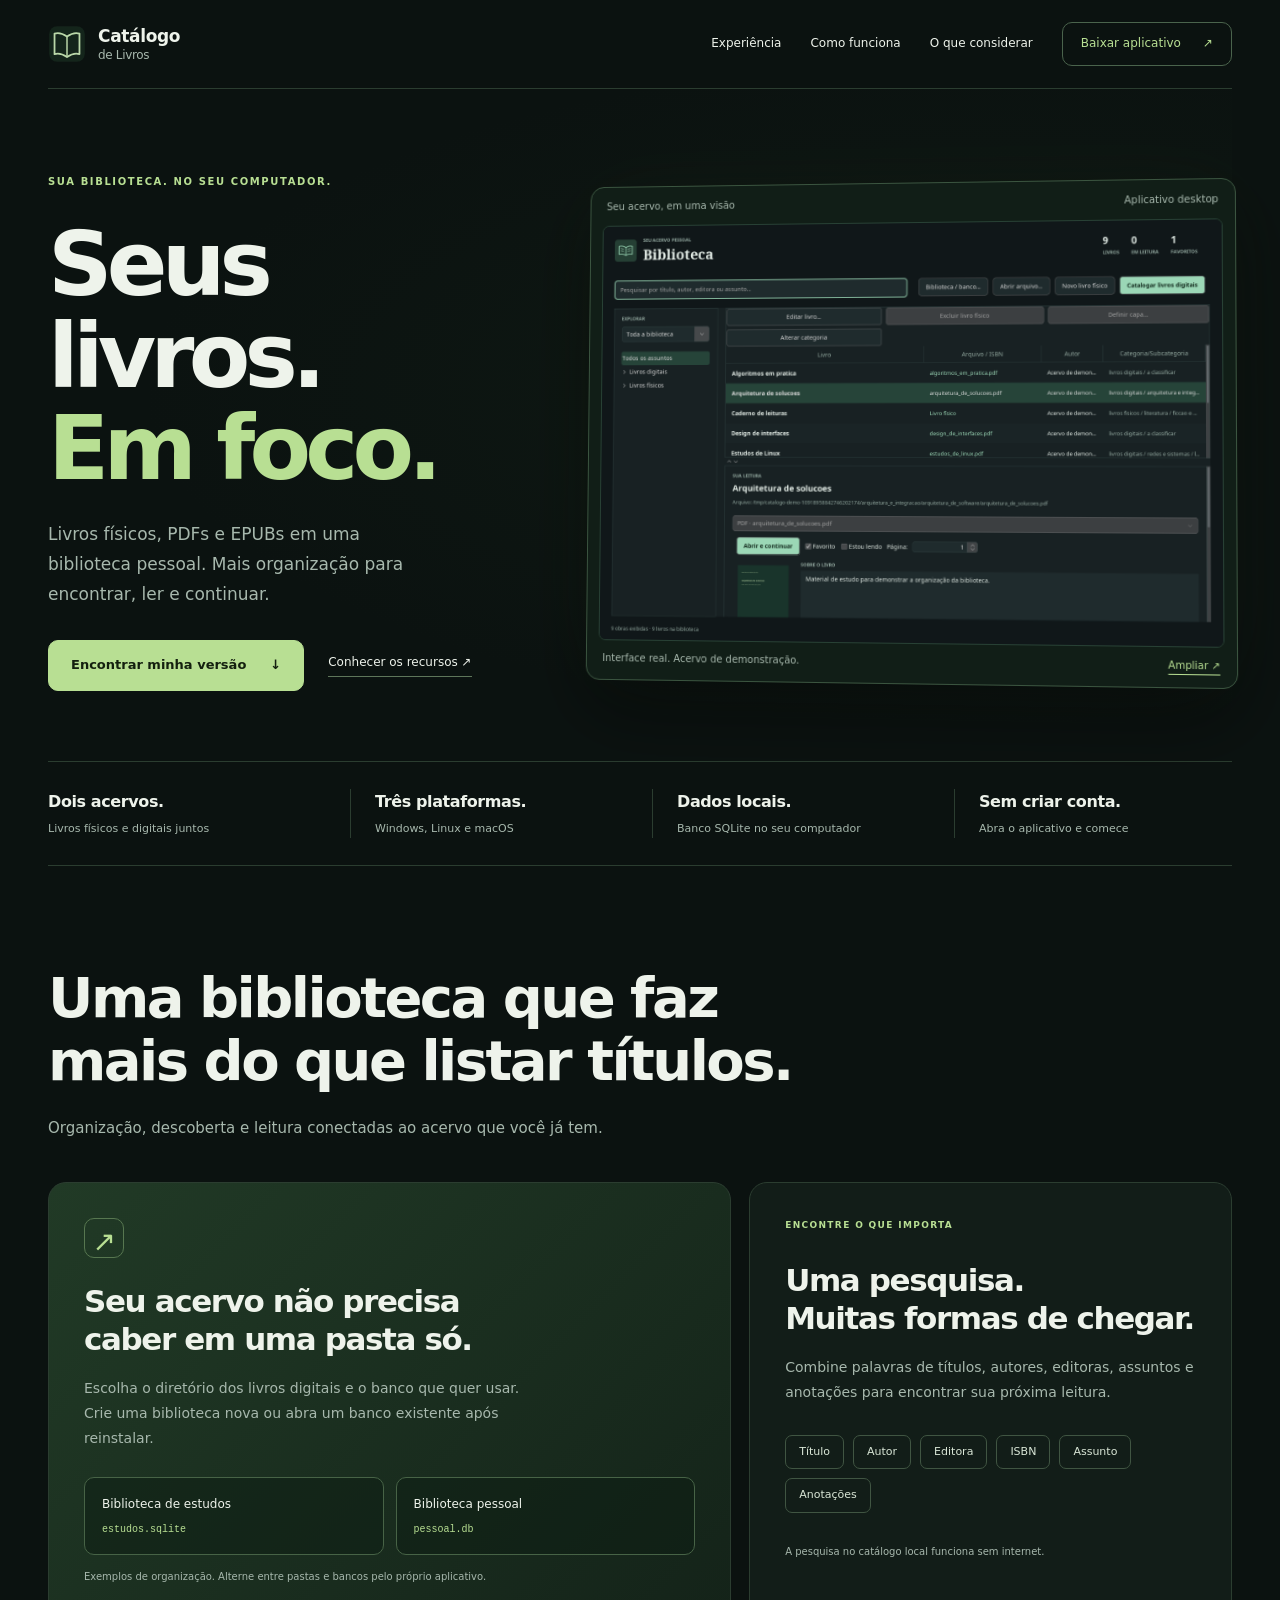
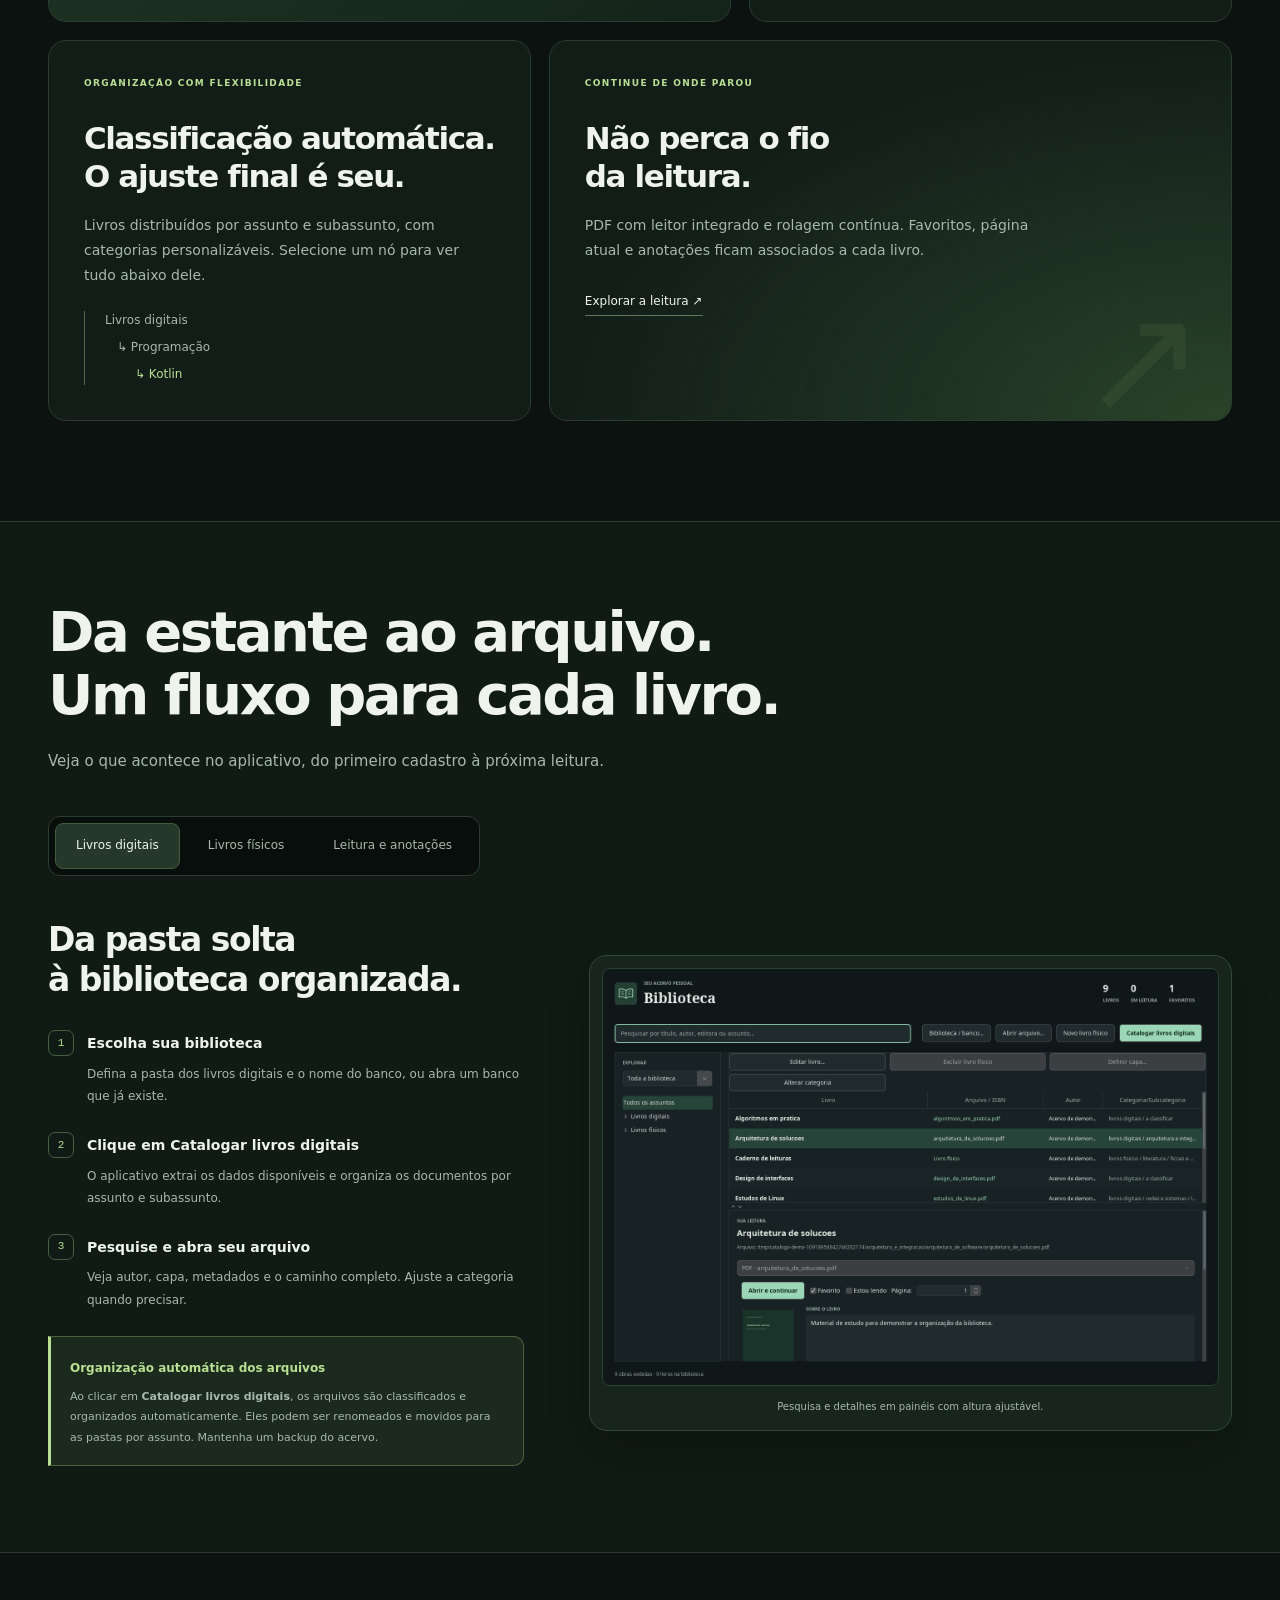
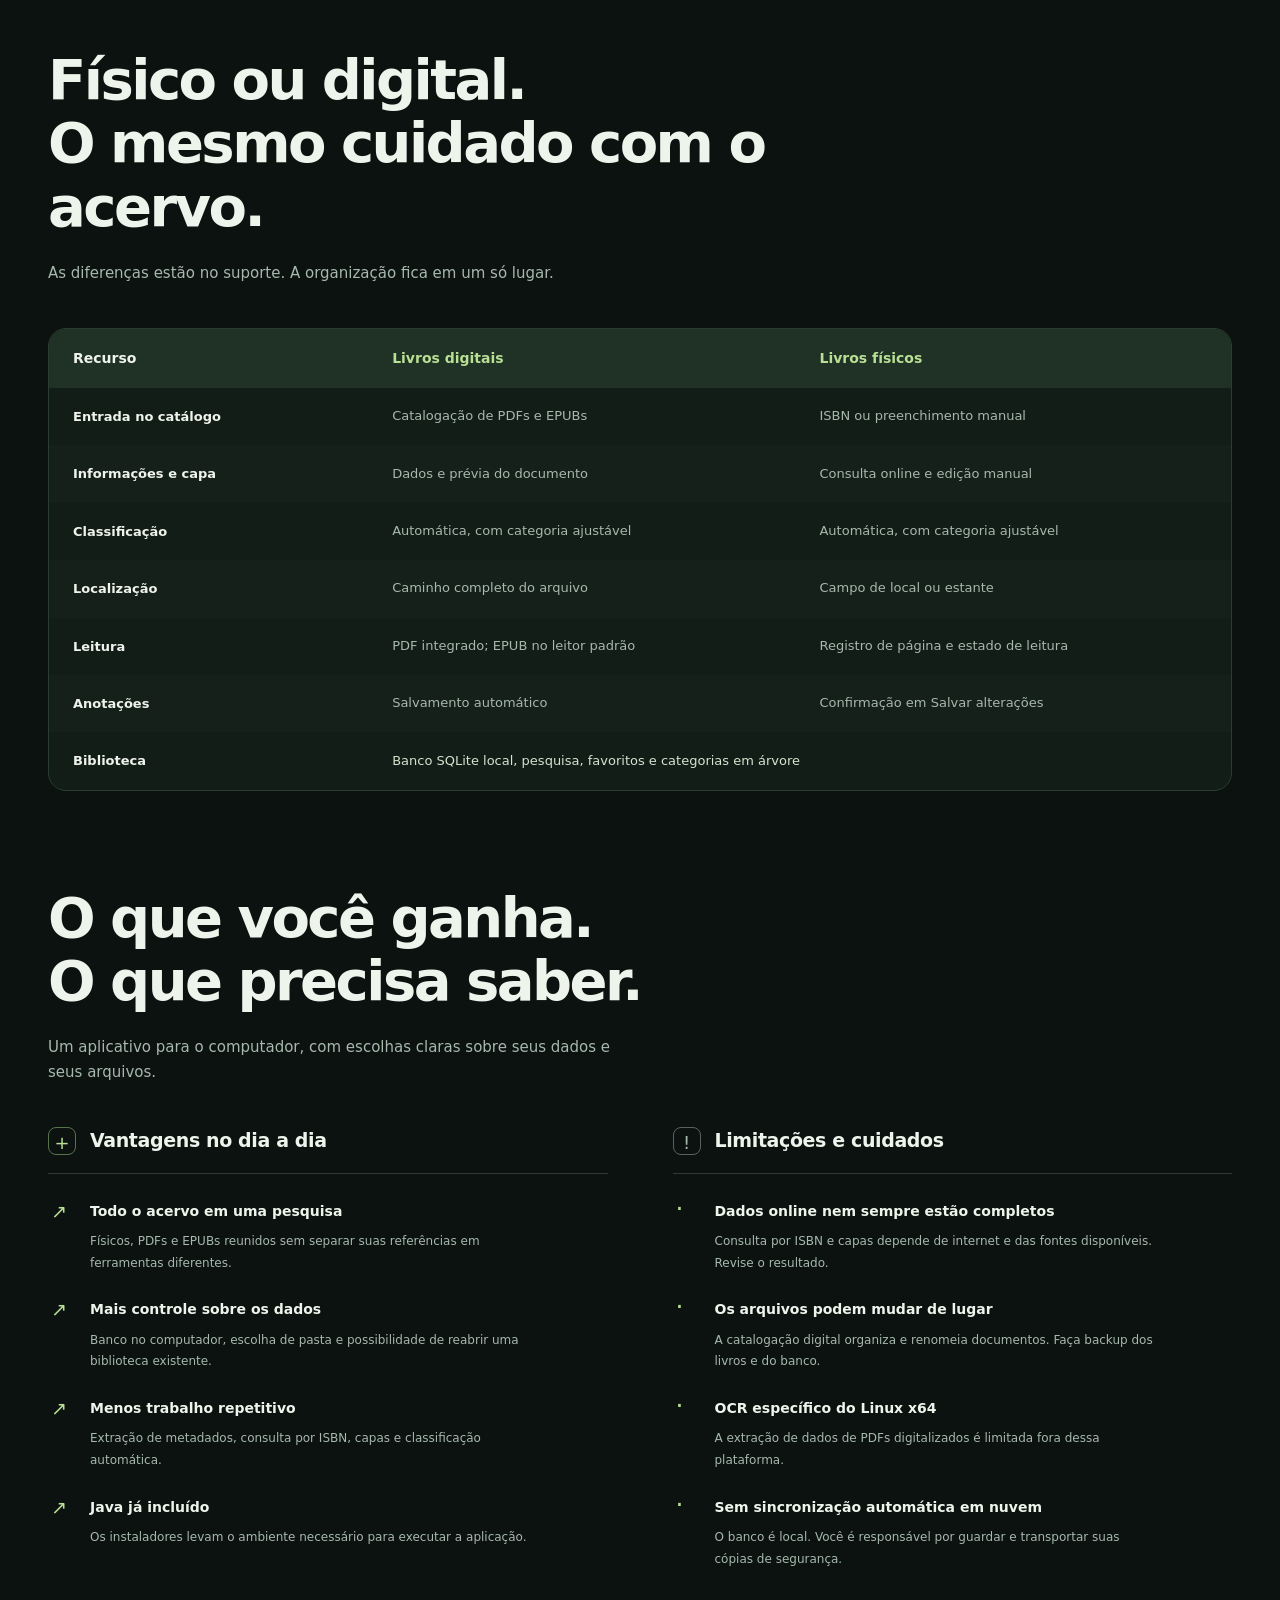
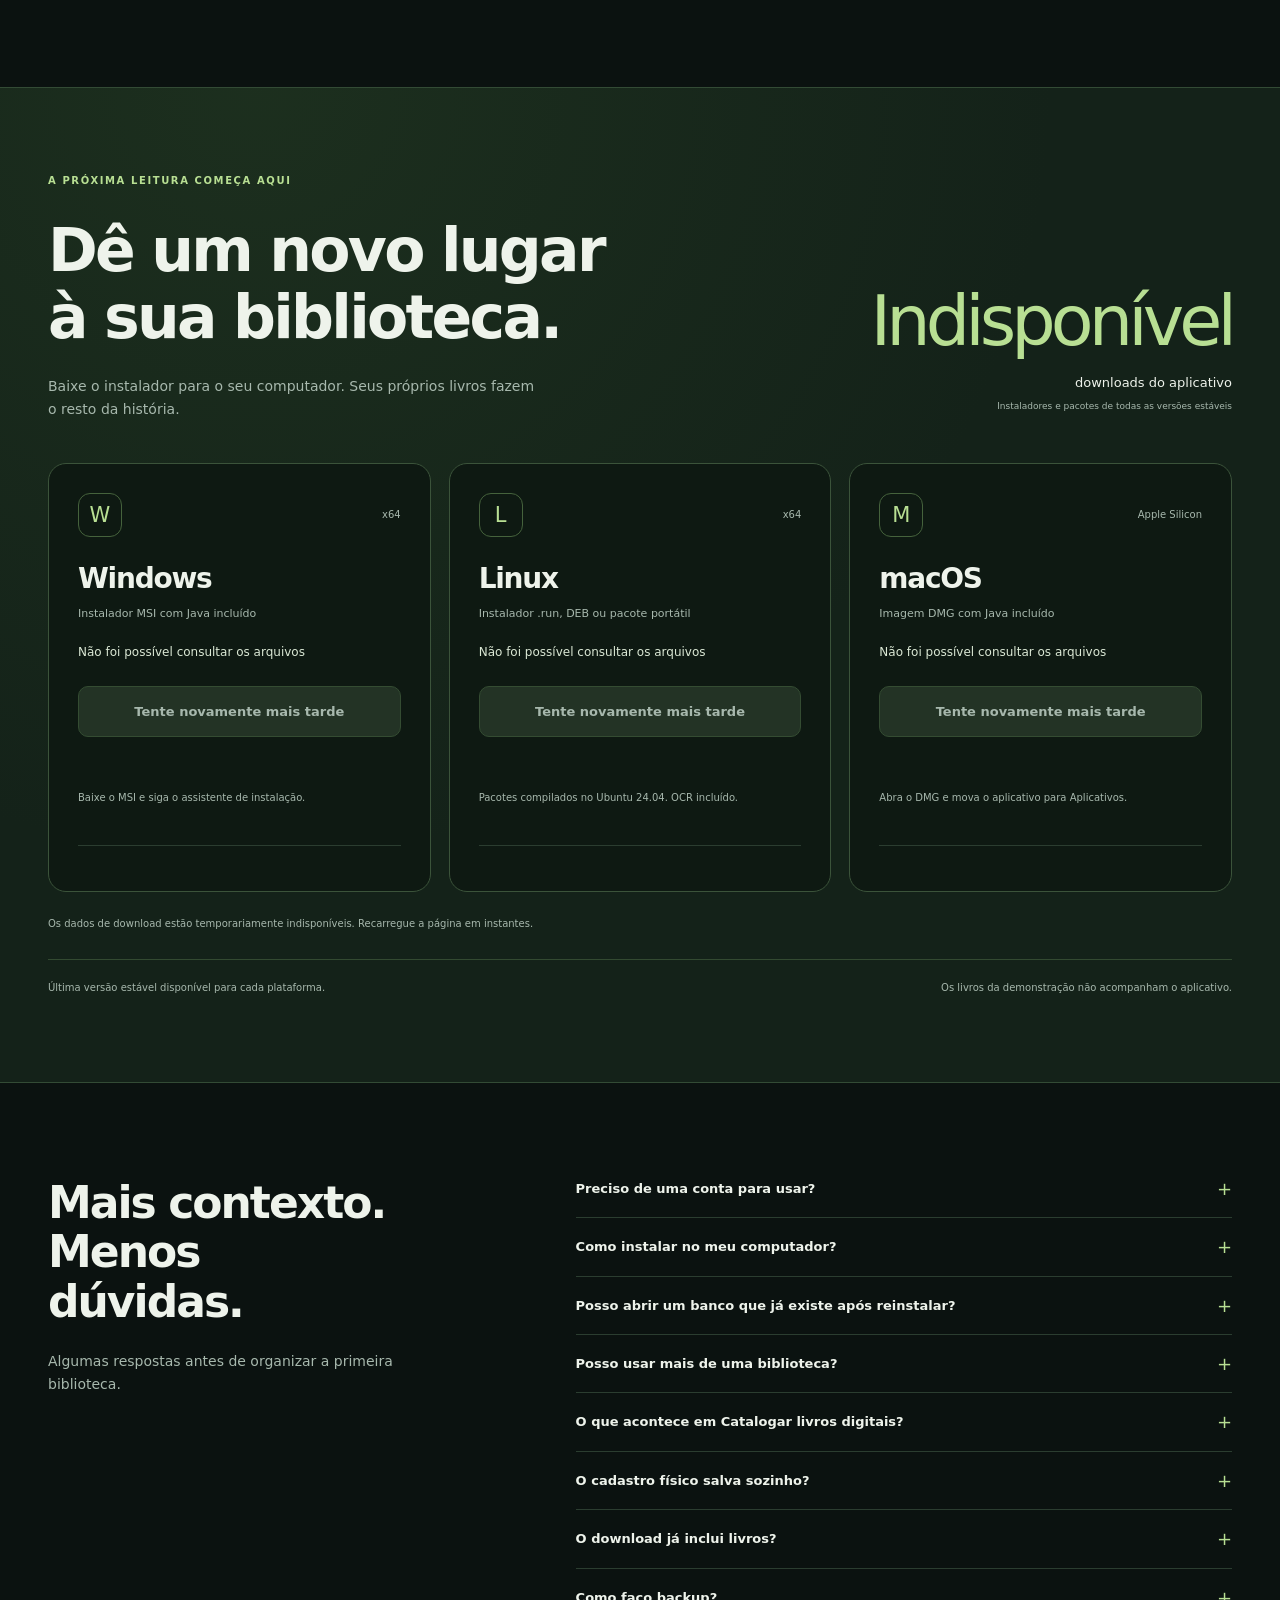
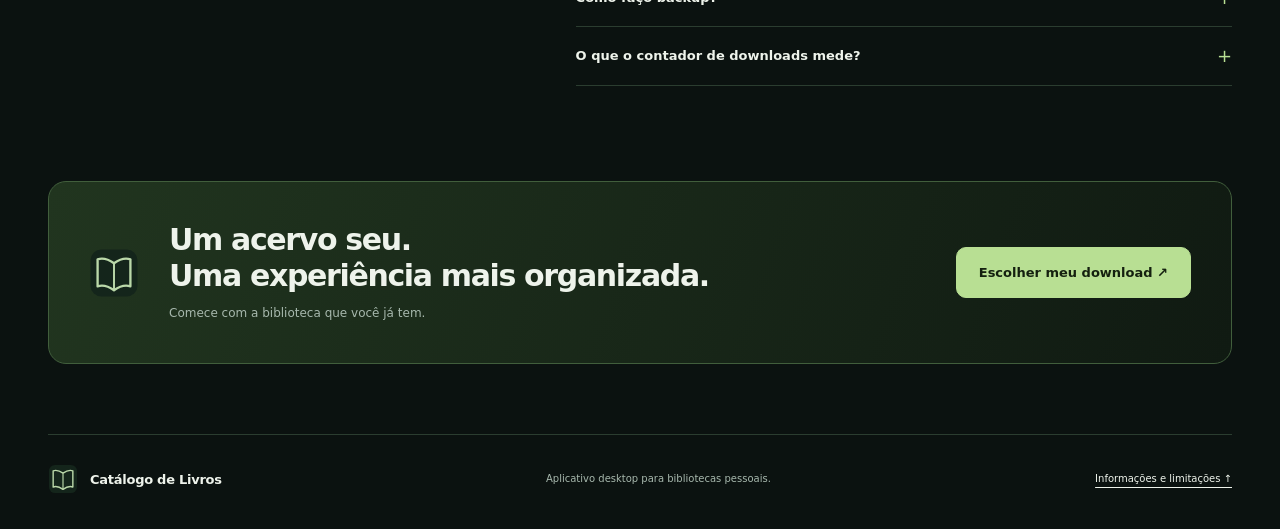
==== commit 098ba83e: "feat: ampliar página com experiência interativa e demonstrações do aplicativo Reformula o layout esc" ====
--- a/docs/index.html
+++ b/docs/index.html
@@ -1,48 +1,46 @@
 <!doctype html>
-<html lang="pt-BR">
-<head>
-  <meta charset="utf-8">
-  <meta name="viewport" content="width=device-width, initial-scale=1">
-  <meta name="description" content="Organize seus livros físicos, PDFs e EPUBs em uma biblioteca pessoal. Pesquise por ISBN, encontre capas e retome suas leituras. Baixe para Windows, Linux ou macOS.">
-  <meta name="theme-color" content="#111c19">
-  <meta property="og:title" content="Catálogo de Livros | Sua biblioteca, bem perto.">
-  <meta property="og:description" content="Livros físicos e digitais, organizados em um só lugar. Conheça o aplicativo e baixe para o seu computador.">
-  <meta property="og:type" content="website">
-  <meta property="og:url" content="https://mpblima.github.io/catalogo-livros/">
-  <meta property="og:image" content="https://mpblima.github.io/catalogo-livros/imagens/interface.png">
-  <link rel="canonical" href="https://mpblima.github.io/catalogo-livros/">
-  <link rel="icon" href="assets/catalogo.svg" type="image/svg+xml">
-  <link rel="stylesheet" href="assets/site.css">
-  <script src="assets/site.js" defer></script>
-  <title>Catálogo de Livros | Sua biblioteca, bem perto.</title>
-</head>
-<body>
+<html lang="pt-BR"><head>
+<meta charset="utf-8"><meta name="viewport" content="width=device-width, initial-scale=1"><meta name="theme-color" content="#0b1210">
+<title>Catálogo de Livros | Seu acervo, em foco.</title>
+<meta name="description" content="Sua biblioteca física e digital em um aplicativo desktop. Organização automática, cadastro por ISBN, capas, leitura de PDF e bancos independentes. Baixe para Windows, Linux e macOS.">
+<meta property="og:title" content="Catálogo de Livros | Seu acervo, em foco."><meta property="og:description" content="Do livro na estante ao PDF no computador. Conheça uma biblioteca pessoal com organização automática, busca e continuidade de leitura."><meta property="og:type" content="website"><meta property="og:url" content="https://mpblima.github.io/catalogo-livros/"><meta property="og:image" content="https://mpblima.github.io/catalogo-livros/imagens/biblioteca-demo.png">
+<link rel="canonical" href="https://mpblima.github.io/catalogo-livros/"><link rel="icon" href="assets/catalogo.svg" type="image/svg+xml"><link rel="stylesheet" href="assets/site.css"><script src="assets/site.js" defer></script>
+</head><body>
 <a class="skip" href="#conteudo">Pular para o conteúdo</a>
-<header class="header wrap">
-  <a class="brand" href="#" aria-label="Catálogo de Livros, início"><img src="assets/catalogo.svg" width="38" height="38" alt="">Catálogo de Livros</a>
-  <nav aria-label="Navegação principal"><a href="#recursos">O aplicativo</a><a href="#antes-de-baixar">Antes de baixar</a><a class="nav-download" href="#downloads">Downloads <span aria-hidden="true">↗</span></a></nav>
-</header>
+<header class="header wrap"><a class="brand" href="#" aria-label="Catálogo de Livros, início"><img src="assets/catalogo.svg" width="38" height="38" alt=""><span>Catálogo<span class="brand-sub">de Livros</span></span></a><nav aria-label="Navegação principal"><a href="#experiencia">Experiência</a><a href="#como-funciona">Como funciona</a><a href="#antes-de-baixar">O que considerar</a><a class="nav-download" href="#downloads">Baixar aplicativo <span aria-hidden="true">↗</span></a></nav></header>
 <main id="conteudo">
-  <section class="hero wrap" aria-labelledby="hero-title">
-    <div class="hero-copy"><p class="eyebrow">UM LUGAR PARA CADA LIVRO</p><h1 id="hero-title">Sua biblioteca,<br><em>bem perto.</em></h1><p class="hero-description">Da estante ao PDF. Organize seus livros, encontre o que procura e continue de onde parou.</p><a class="button primary" href="#downloads">Escolha seu download <span aria-hidden="true">↗</span></a></div>
-    <div class="hero-art" aria-hidden="true"><div class="book-spine spine-a">HISTÓRIAS</div><div class="book-spine spine-b">IDEIAS</div><div class="book-spine spine-c">DESCOBERTAS</div><div class="book-face"><img src="assets/catalogo.svg" width="72" height="72" alt=""><span>Uma biblioteca<br>que é sua.</span><small>FÍSICA + DIGITAL</small></div></div>
-  </section>
-  <div class="facts wrap" aria-label="Sobre o aplicativo"><p><strong>Físicos + digitais</strong><span>Um catálogo para todo o acervo</span></p><p><strong>Sem criar conta</strong><span>Sua biblioteca fica no computador</span></p><p><strong>Windows · Linux · macOS</strong><span>Java incluído no instalador</span></p></div>
-  <section class="product wrap" id="recursos" aria-labelledby="product-title">
-    <div class="section-intro"><h2 id="product-title">Menos tempo procurando.<br>Mais tempo lendo.</h2><p>Um aplicativo para reunir os livros que você tem, os arquivos que guarda e as leituras que quer retomar.</p></div>
-    <figure class="app-preview"><img src="imagens/interface.png" width="1480" height="960" alt="Interface do Catálogo de Livros, com árvore de assuntos, lista de livros, pesquisa e painel de anotações" loading="lazy"><figcaption>Interface do aplicativo. O acervo exibido é uma demonstração.</figcaption></figure>
-    <div class="feature-grid"><article><span class="feature-number" aria-hidden="true">01</span><h3>Da estante para o catálogo</h3><p>Pesquise pelo ISBN para preencher dados e capa dos livros físicos. Revise e salve quando estiver pronto.</p></article><article><span class="feature-number" aria-hidden="true">02</span><h3>Assuntos que fazem sentido</h3><p>Classificação automática, categorias em árvore e espaço para personalizar a organização do seu acervo.</p></article><article><span class="feature-number" aria-hidden="true">03</span><h3>Sua leitura tem continuidade</h3><p>Leitor de PDF integrado, favoritos, progresso e anotações. A localização dos arquivos digitais fica à vista.</p></article><article><span class="feature-number" aria-hidden="true">04</span><h3>Encontre além do título</h3><p>Pesquise também por autor, editora, assunto e anotações. Consulte a biblioteca local mesmo sem internet.</p></article></div>
-  </section>
-  <section class="honest wrap" id="antes-de-baixar" aria-labelledby="honest-title"><div class="honest-heading"><h2 id="honest-title">Feito para organizar.<br>Com os limites às claras.</h2><p>Veja o que você ganha e o que considerar antes de começar.</p></div><div class="comparison"><article><h3>Vantagens</h3><ul><li>Livros físicos, PDFs e EPUBs em um só catálogo.</li><li>Dados e anotações armazenados localmente em SQLite.</li><li>Cadastro por ISBN com busca automática de informações e capas.</li><li>Organização digital com verificação de integridade dos arquivos.</li><li>Instaladores com Java incluído, sem instalar o ambiente à parte.</li></ul></article><article class="limitations"><h3>Limitações</h3><ul><li>A consulta por ISBN e a busca de capas dependem de internet e fontes externas.</li><li>Metadados podem estar incompletos. A revisão manual continua disponível.</li><li>O OCR embarcado atualmente é específico do Linux x64.</li><li>EPUBs abrem no leitor padrão do sistema. O leitor integrado é de PDF.</li><li>A organização digital renomeia e move arquivos. Mantenha uma cópia de segurança do acervo.</li></ul></article></div></section>
-  <section class="download-section" id="downloads" aria-labelledby="download-title"><div class="wrap"><div class="download-heading"><div><p class="eyebrow">COMECE PELA SUA PRÓXIMA LEITURA</p><h2 id="download-title">Sua biblioteca merece<br>um lugar assim.</h2><p>Escolha a versão para o seu computador e comece a organizar o que você já tem.</p></div><div class="download-counter"><strong id="download-total">…</strong><span>downloads dos instaladores</span><small>Somados em todas as versões estáveis</small></div></div>
-    <div class="platform-grid" aria-live="polite">
-      <article class="platform" data-platform="windows"><div class="platform-heading"><h3>Windows</h3><span>x64</span></div><p class="platform-detail">Instalador MSI</p><p class="release-version">Buscando última versão…</p><a class="button platform-button" aria-disabled="true">Carregando download</a><div class="alternatives"></div><p class="platform-count"></p></article>
-      <article class="platform" data-platform="linux"><div class="platform-heading"><h3>Linux</h3><span>x64</span></div><p class="platform-detail">Instalador pessoal .run</p><p class="release-version">Buscando última versão…</p><a class="button platform-button" aria-disabled="true">Carregando download</a><div class="alternatives"></div><p class="platform-count"></p></article>
-      <article class="platform" data-platform="macos"><div class="platform-heading"><h3>macOS</h3><span>Apple Silicon</span></div><p class="platform-detail">Imagem de instalação DMG</p><p class="release-version">Buscando última versão…</p><a class="button platform-button" aria-disabled="true">Carregando download</a><div class="alternatives"></div><p class="platform-count"></p></article>
-    </div><p id="download-status" class="download-status" role="status">Consultando os arquivos publicados. O download é fornecido diretamente pelo GitHub.</p><noscript><p>Ative o JavaScript para carregar os links dos instaladores e os contadores de download.</p></noscript>
-  </div></section>
-  <section class="questions wrap" aria-labelledby="questions-title"><h2 id="questions-title">Antes da primeira página.</h2><div class="faq-list"><details><summary>Preciso de uma conta para usar?</summary><p>Não. O catálogo e as anotações ficam no seu computador. A internet é usada para consultar dados bibliográficos e capas.</p></details><details><summary>Como instalar no meu computador?</summary><p>No Windows, abra o arquivo MSI. No macOS com Apple Silicon, abra o DMG e arraste o aplicativo para Aplicativos. No Linux, dê permissão de execução ao arquivo .run e execute-o; o pacote .deb também está disponível.</p><pre><code>chmod +x catalogo-livros-*-linux-x86_64.run
-./catalogo-livros-VERSAO-linux-x86_64.run</code></pre><p>Troque VERSAO pelo número do arquivo baixado. Os pacotes não possuem assinatura de distribuição; o sistema pode solicitar uma confirmação de segurança.</p></details><details><summary>O download já inclui livros?</summary><p>Não. O aplicativo organiza seus próprios livros e documentos. A biblioteca exibida na imagem não acompanha o instalador.</p></details><details><summary>Onde ficam meus dados?</summary><p>Por padrão, a biblioteca fica em Desktop/Livros, dentro da sua pasta de usuário. O banco catalogo.sqlite fica nessa pasta. Guarde uma cópia dos arquivos e do banco ao fazer backup.</p></details><details><summary>O que o contador de downloads mede?</summary><p>A soma dos downloads dos instaladores e pacotes portáteis de todas as releases estáveis, conforme os dados do GitHub. Uma pessoa pode baixar mais de um arquivo; o número não representa usuários únicos. Os dados são atualizados periodicamente.</p></details></div></section>
-</main>
-<footer class="footer wrap"><a class="brand" href="#"><img src="assets/catalogo.svg" width="30" height="30" alt="">Catálogo de Livros</a><p>Para os livros que você tem.<br>E os que ainda vai descobrir.</p><a href="#downloads">Baixar o aplicativo <span aria-hidden="true">↗</span></a></footer>
+<section class="hero wrap" aria-labelledby="hero-title"><div class="hero-copy"><p class="eyebrow">SUA BIBLIOTECA. NO SEU COMPUTADOR.</p><h1 id="hero-title">Seus livros.<br><span>Em foco.</span></h1><p class="hero-description">Livros físicos, PDFs e EPUBs em uma biblioteca pessoal. Mais organização para encontrar, ler e continuar.</p><div class="hero-actions"><a class="button primary" href="#downloads">Encontrar minha versão <span aria-hidden="true">↓</span></a><a class="text-link" href="#como-funciona">Conhecer os recursos <span aria-hidden="true">↗</span></a></div></div><figure class="hero-screen"><div class="screen-caption"><span>Seu acervo, em uma visão</span><span>Aplicativo desktop</span></div><a href="imagens/biblioteca-demo.png" target="_blank" rel="noopener" aria-label="Ampliar imagem da biblioteca"><img src="imagens/biblioteca-demo.png" width="1480" height="1000" alt="Tela real do aplicativo com acervo demonstrativo, pesquisa, categorias e detalhes do arquivo" fetchpriority="high"></a><figcaption><span>Interface real. Acervo de demonstração.</span><a href="imagens/biblioteca-demo.png" target="_blank" rel="noopener">Ampliar ↗</a></figcaption></figure></section>
+<div class="facts wrap" aria-label="Resumo do aplicativo"><p><strong>Dois acervos.</strong><span>Livros físicos e digitais juntos</span></p><p><strong>Três plataformas.</strong><span>Windows, Linux e macOS</span></p><p><strong>Dados locais.</strong><span>Banco SQLite no seu computador</span></p><p><strong>Sem criar conta.</strong><span>Abra o aplicativo e comece</span></p></div>
+<section class="experience wrap" id="experiencia" aria-labelledby="experience-title"><div class="section-intro"><h2 id="experience-title">Uma biblioteca que faz<br>mais do que listar títulos.</h2><p>Organização, descoberta e leitura conectadas ao acervo que você já tem.</p></div><div class="bento">
+<article class="bento-library"><div class="feature-symbol" aria-hidden="true">↗</div><h3>Seu acervo não precisa<br>caber em uma pasta só.</h3><p>Escolha o diretório dos livros digitais e o banco que quer usar. Crie uma biblioteca nova ou abra um banco existente após reinstalar.</p><div class="library-pairs"><div><span>Biblioteca de estudos</span><small>estudos.sqlite</small></div><div><span>Biblioteca pessoal</span><small>pessoal.db</small></div></div><p class="card-note">Exemplos de organização. Alterne entre pastas e bancos pelo próprio aplicativo.</p></article>
+<article class="bento-find"><span class="feature-label">ENCONTRE O QUE IMPORTA</span><h3>Uma pesquisa.<br>Muitas formas de chegar.</h3><p>Combine palavras de títulos, autores, editoras, assuntos e anotações para encontrar sua próxima leitura.</p><div class="keyword-list" aria-label="Campos pesquisáveis"><span>Título</span><span>Autor</span><span>Editora</span><span>ISBN</span><span>Assunto</span><span>Anotações</span></div><p class="card-note">A pesquisa no catálogo local funciona sem internet.</p></article>
+<article class="bento-categories"><span class="feature-label">ORGANIZAÇÃO COM FLEXIBILIDADE</span><h3>Classificação automática.<br>O ajuste final é seu.</h3><p>Livros distribuídos por assunto e subassunto, com categorias personalizáveis. Selecione um nó para ver tudo abaixo dele.</p><div class="category-example" aria-label="Exemplo de hierarquia"><span>Livros digitais</span><span>↳ Programação</span><span>↳ Kotlin</span></div></article>
+<article class="bento-read"><span class="feature-label">CONTINUE DE ONDE PAROU</span><h3>Não perca o fio<br>da leitura.</h3><p>PDF com leitor integrado e rolagem contínua. Favoritos, página atual e anotações ficam associados a cada livro.</p><a class="text-link" href="#como-funciona" data-select-tab="reading">Explorar a leitura ↗</a></article>
+</div></section>
+<section class="workflow" id="como-funciona" aria-labelledby="workflow-title"><div class="wrap"><div class="section-intro"><h2 id="workflow-title">Da estante ao arquivo.<br>Um fluxo para cada livro.</h2><p>Veja o que acontece no aplicativo, do primeiro cadastro à próxima leitura.</p></div><div class="scenario-tabs" role="tablist" aria-label="Fluxos do aplicativo"><button id="tab-digital" role="tab" aria-selected="true" aria-controls="panel-digital" data-tab="digital">Livros digitais</button><button id="tab-physical" role="tab" aria-selected="false" tabindex="-1" aria-controls="panel-physical" data-tab="physical">Livros físicos</button><button id="tab-reading" role="tab" aria-selected="false" tabindex="-1" aria-controls="panel-reading" data-tab="reading">Leitura e anotações</button></div>
+<div class="scenario" id="panel-digital" role="tabpanel" aria-labelledby="tab-digital"><div class="scenario-copy"><h3>Da pasta solta<br>à biblioteca organizada.</h3><ol class="steps"><li><strong>Escolha sua biblioteca</strong><p>Defina a pasta dos livros digitais e o nome do banco, ou abra um banco que já existe.</p></li><li><strong>Clique em Catalogar livros digitais</strong><p>O aplicativo extrai os dados disponíveis e organiza os documentos por assunto e subassunto.</p></li><li><strong>Pesquise e abra seu arquivo</strong><p>Veja autor, capa, metadados e o caminho completo. Ajuste a categoria quando precisar.</p></li></ol><aside class="important-note"><strong>Organização automática dos arquivos</strong><p>Ao clicar em <b>Catalogar livros digitais</b>, os arquivos são classificados e organizados automaticamente. Eles podem ser renomeados e movidos para as pastas por assunto. Mantenha um backup do acervo.</p></aside></div><figure class="scenario-screen"><img src="imagens/biblioteca-demo.png" width="1480" height="1000" alt="Biblioteca digital com pesquisa, classificação e localização do arquivo selecionado" loading="lazy"><figcaption>Pesquisa e detalhes em painéis com altura ajustável.</figcaption></figure></div>
+<div class="scenario" id="panel-physical" role="tabpanel" aria-labelledby="tab-physical" hidden><div class="scenario-copy"><h3>O livro está na estante.<br>Os dados ficam aqui.</h3><ol class="steps"><li><strong>Leia ou digite o ISBN</strong><p>Um leitor de código de barras em modo teclado também pode ser usado. O cadastro manual continua disponível.</p></li><li><strong>Dados, capa e categoria</strong><p>A busca preenche as informações disponíveis e tenta encontrar a capa, com indicação do progresso. Revise os campos e personalize a categoria.</p></li><li><strong>Salve quando estiver pronto</strong><p>Só o botão Salvar alterações grava o cadastro físico. Cadastrar novo livro limpa os dados pendentes sem salvar.</p></li></ol><aside class="important-note"><strong>A capa manual é o último recurso</strong><p>Se nenhuma capa for encontrada, ou você preferir outra, use a URL direta de uma imagem. A capa escolhida fica armazenada no banco.</p></aside></div><figure class="scenario-screen physical-screen"><img src="imagens/cadastro-demo.png" width="1020" height="840" alt="Formulário real de edição de livro físico, com informações, capa, localização e botão Salvar alterações" loading="lazy"><figcaption>Exemplar de demonstração. O download não inclui livros.</figcaption></figure></div>
+<div class="scenario" id="panel-reading" role="tabpanel" aria-labelledby="tab-reading" hidden><div class="scenario-copy"><h3>As suas leituras<br>também têm memória.</h3><ol class="steps"><li><strong>Abra e continue</strong><p>Leia PDFs no visualizador integrado, com rolagem contínua e posição de leitura preservada. EPUBs abrem no leitor padrão.</p></li><li><strong>Marque o que interessa</strong><p>Guarde favoritos, acompanhe a página atual e registre suas ideias nas anotações do livro.</p></li><li><strong>Encontre as informações com conforto</strong><p>Ajuste a altura da lista e dos detalhes. Role o painel inferior para acessar todas as informações.</p></li></ol><aside class="important-note"><strong>Cada acervo tem seu salvamento</strong><p>As anotações dos digitais são salvas automaticamente. Nos físicos, confirme suas alterações em Salvar alterações. Conflitos de texto entre janelas são detectados.</p></aside></div><figure class="scenario-screen"><img src="imagens/biblioteca-demo.png" width="1480" height="1000" alt="Painel de detalhes de um livro digital, com favorito, progresso, capa e resumo" loading="lazy"><figcaption>A leitura fica vinculada ao seu catálogo local.</figcaption></figure></div>
+</div></section>
+<section class="compare-section wrap" aria-labelledby="compare-title"><div class="section-intro"><h2 id="compare-title">Físico ou digital.<br>O mesmo cuidado com o acervo.</h2><p>As diferenças estão no suporte. A organização fica em um só lugar.</p></div><div class="comparison-table" role="region" aria-label="Comparação dos acervos" tabindex="0"><table><thead><tr><th scope="col">Recurso</th><th scope="col">Livros digitais</th><th scope="col">Livros físicos</th></tr></thead><tbody><tr><th scope="row">Entrada no catálogo</th><td>Catalogação de PDFs e EPUBs</td><td>ISBN ou preenchimento manual</td></tr><tr><th scope="row">Informações e capa</th><td>Dados e prévia do documento</td><td>Consulta online e edição manual</td></tr><tr><th scope="row">Classificação</th><td>Automática, com categoria ajustável</td><td>Automática, com categoria ajustável</td></tr><tr><th scope="row">Localização</th><td>Caminho completo do arquivo</td><td>Campo de local ou estante</td></tr><tr><th scope="row">Leitura</th><td>PDF integrado; EPUB no leitor padrão</td><td>Registro de página e estado de leitura</td></tr><tr><th scope="row">Anotações</th><td>Salvamento automático</td><td>Confirmação em Salvar alterações</td></tr><tr><th scope="row">Biblioteca</th><td colspan="2">Banco SQLite local, pesquisa, favoritos e categorias em árvore</td></tr></tbody></table></div></section>
+<section class="honest wrap" id="antes-de-baixar" aria-labelledby="honest-title"><div class="section-intro"><h2 id="honest-title">O que você ganha.<br>O que precisa saber.</h2><p>Um aplicativo para o computador, com escolhas claras sobre seus dados e seus arquivos.</p></div><div class="pros-cons"><article class="advantages"><div class="column-label"><span aria-hidden="true">+</span><h3>Vantagens no dia a dia</h3></div><ul><li><strong>Todo o acervo em uma pesquisa</strong><p>Físicos, PDFs e EPUBs reunidos sem separar suas referências em ferramentas diferentes.</p></li><li><strong>Mais controle sobre os dados</strong><p>Banco no computador, escolha de pasta e possibilidade de reabrir uma biblioteca existente.</p></li><li><strong>Menos trabalho repetitivo</strong><p>Extração de metadados, consulta por ISBN, capas e classificação automática.</p></li><li><strong>Java já incluído</strong><p>Os instaladores levam o ambiente necessário para executar a aplicação.</p></li></ul></article><article class="limitations"><div class="column-label"><span aria-hidden="true">!</span><h3>Limitações e cuidados</h3></div><ul><li><strong>Dados online nem sempre estão completos</strong><p>Consulta por ISBN e capas depende de internet e das fontes disponíveis. Revise o resultado.</p></li><li><strong>Os arquivos podem mudar de lugar</strong><p>A catalogação digital organiza e renomeia documentos. Faça backup dos livros e do banco.</p></li><li><strong>OCR específico do Linux x64</strong><p>A extração de dados de PDFs digitalizados é limitada fora dessa plataforma.</p></li><li><strong>Sem sincronização automática em nuvem</strong><p>O banco é local. Você é responsável por guardar e transportar suas cópias de segurança.</p></li></ul></article></div></section>
+<section class="download-section" id="downloads" aria-labelledby="download-title"><div class="wrap"><div class="download-heading"><div><p class="eyebrow">A PRÓXIMA LEITURA COMEÇA AQUI</p><h2 id="download-title">Dê um novo lugar<br>à sua biblioteca.</h2><p>Baixe o instalador para o seu computador. Seus próprios livros fazem o resto da história.</p></div><div class="download-counter"><strong id="download-total">…</strong><span>downloads do aplicativo</span><small>Instaladores e pacotes de todas as versões estáveis</small></div></div><div class="platform-grid" aria-live="polite">
+<article class="platform" data-platform="windows"><div class="platform-top"><span class="platform-mark" aria-hidden="true">W</span><span class="platform-architecture">x64</span></div><h3>Windows</h3><p class="platform-detail">Instalador MSI com Java incluído</p><p class="release-version">Buscando última versão…</p><a class="button platform-button" aria-disabled="true">Carregando download</a><div class="alternatives"></div><p class="install-hint">Baixe o MSI e siga o assistente de instalação.</p><p class="platform-count"></p></article>
+<article class="platform" data-platform="linux"><div class="platform-top"><span class="platform-mark" aria-hidden="true">L</span><span class="platform-architecture">x64</span></div><h3>Linux</h3><p class="platform-detail">Instalador .run, DEB ou pacote portátil</p><p class="release-version">Buscando última versão…</p><a class="button platform-button" aria-disabled="true">Carregando download</a><div class="alternatives"></div><p class="install-hint">Pacotes compilados no Ubuntu 24.04. OCR incluído.</p><p class="platform-count"></p></article>
+<article class="platform" data-platform="macos"><div class="platform-top"><span class="platform-mark" aria-hidden="true">M</span><span class="platform-architecture">Apple Silicon</span></div><h3>macOS</h3><p class="platform-detail">Imagem DMG com Java incluído</p><p class="release-version">Buscando última versão…</p><a class="button platform-button" aria-disabled="true">Carregando download</a><div class="alternatives"></div><p class="install-hint">Abra o DMG e mova o aplicativo para Aplicativos.</p><p class="platform-count"></p></article>
+</div><p id="download-status" class="download-status" role="status">Consultando os arquivos publicados. Downloads fornecidos diretamente pelo GitHub.</p><noscript><p>Ative o JavaScript para carregar os links e os contadores de download.</p></noscript><div class="download-footnote"><span>Última versão estável disponível para cada plataforma.</span><span>Os livros da demonstração não acompanham o aplicativo.</span></div></div></section>
+<section class="questions wrap" aria-labelledby="questions-title"><div class="faq-heading"><h2 id="questions-title">Mais contexto.<br>Menos dúvidas.</h2><p>Algumas respostas antes de organizar a primeira biblioteca.</p></div><div class="faq-list">
+<details><summary>Preciso de uma conta para usar?</summary><p>Não. O catálogo e suas anotações ficam no computador. Você precisa de internet para a consulta de dados bibliográficos e capas, mas a pesquisa no catálogo local funciona offline.</p></details>
+<details><summary>Como instalar no meu computador?</summary><p>No Windows, abra o arquivo MSI. No macOS com Apple Silicon, abra o DMG e arraste o aplicativo para Aplicativos. No Linux, dê permissão de execução ao .run e execute-o, ou use o pacote DEB.</p><pre><code>chmod +x catalogo-livros-*-linux-x86_64.run
+./catalogo-livros-VERSAO-linux-x86_64.run</code></pre><p>Troque VERSAO pelo número do arquivo baixado. Os pacotes não possuem assinatura de distribuição; o sistema pode solicitar confirmação de segurança.</p></details>
+<details><summary>Posso abrir um banco que já existe após reinstalar?</summary><p>Sim. Na configuração da biblioteca, escolha o banco existente. Se quiser começar uma biblioteca nova, informe a pasta e o nome do banco. O aplicativo cria o arquivo e a estrutura necessária.</p></details>
+<details><summary>Posso usar mais de uma biblioteca?</summary><p>Sim. Pelo botão Biblioteca / banco…, alterne entre pastas e bancos. Você também pode manter bancos distintos na mesma pasta. A última seleção fica salva para a próxima abertura.</p></details>
+<details><summary>O que acontece em Catalogar livros digitais?</summary><p>O aplicativo busca os documentos da biblioteca, extrai dados, classifica por assunto e organiza os arquivos automaticamente. Eles podem ser renomeados e movidos para as pastas correspondentes. Cópias idênticas são separadas para revisão, e arquivos sem identificação suficiente ficam em a_classificar.</p></details>
+<details><summary>O cadastro físico salva sozinho?</summary><p>Não. Buscar pelo ISBN apenas preenche dados, capa e sugestão de categoria. Clique em Salvar alterações para gravar. Cadastrar novo livro limpa o formulário sem salvar o conteúdo pendente.</p></details>
+<details><summary>O download já inclui livros?</summary><p>Não. O aplicativo organiza seus próprios livros e documentos. As imagens mostram apenas um acervo de demonstração.</p></details>
+<details><summary>Como faço backup?</summary><p>Guarde uma cópia da pasta da biblioteca e do banco SQLite escolhido. Feche o aplicativo e encerre o serviço local antes de copiar o banco. Não há sincronização automática em nuvem.</p></details>
+<details><summary>O que o contador de downloads mede?</summary><p>A soma dos downloads dos instaladores e pacotes portáteis das releases estáveis, conforme os registros do GitHub. Não inclui checksums. Uma pessoa pode baixar vários arquivos; o número não representa usuários únicos. A atualização acontece após releases e periodicamente.</p></details>
+</div></section>
+<section class="closing wrap"><img src="assets/catalogo.svg" width="50" height="50" alt=""><div><h2>Um acervo seu.<br>Uma experiência mais organizada.</h2><p>Comece com a biblioteca que você já tem.</p></div><a class="button primary" href="#downloads">Escolher meu download ↗</a></section>
+</main><footer class="footer wrap"><a class="brand" href="#"><img src="assets/catalogo.svg" width="30" height="30" alt="">Catálogo de Livros</a><p>Aplicativo desktop para bibliotecas pessoais.</p><a href="#antes-de-baixar">Informações e limitações ↑</a></footer>
 </body></html>
--- a/docs/assets/site.css
+++ b/docs/assets/site.css
@@ -1 +1 @@
-:root{--paper:#111c19;--white:#112219;--ink:#e3ede2;--muted:#b1c0b5;--line:#2e4339;--accent:#b9dba5;--soft:#182820;--lime:#d4e5a5;--radius:12px;--serif:Georgia,'Times New Roman',serif;--sans:'Segoe UI',system-ui,-apple-system,sans-serif}*{box-sizing:border-box}html{scroll-behavior:smooth;scroll-padding-top:32px}body{margin:0;background:var(--paper);color:var(--ink);font:16px/1.65 var(--sans)}a{color:inherit;text-underline-offset:4px}button,a,summary{-webkit-tap-highlight-color:transparent}a:focus-visible,summary:focus-visible{outline:3px solid #527444;outline-offset:6px}img{max-width:100%;height:auto}h1,h2,h3,p{margin-top:0}h1,h2{font-family:var(--serif);font-weight:400;letter-spacing:-.045em;line-height:1.12}h2{font-size:clamp(32px,4vw,49px);margin-bottom:20px}h3{font-size:19px;line-height:1.35}p{color:var(--muted)}.wrap{width:min(1180px,calc(100% - 80px));margin-inline:auto}.skip{color:#112219;position:fixed;top:-100px;left:20px;z-index:10;background:var(--accent);color:#112219;padding:12px}.skip:focus{top:12px}.header{height:92px;display:flex;align-items:center;justify-content:space-between;border-bottom:1px solid var(--line)}.brand{display:inline-flex;align-items:center;gap:11px;text-decoration:none;font-weight:650;font-size:17px;letter-spacing:-.025em}.brand img{border-radius:7px;flex-shrink:0}.header nav{display:flex;align-items:center;gap:30px;font-size:13px}.header nav a{text-decoration:none}.header nav a:hover{text-decoration:underline}.nav-download{padding:10px 17px;border:1px solid var(--line);border-radius:var(--radius)}.hero{display:grid;grid-template-columns:1.15fr 1fr;gap:50px;align-items:center;min-height:580px;padding-block:66px}.eyebrow{font-size:10px;letter-spacing:.18em;font-weight:700;margin-bottom:25px;color:var(--accent)}h1{font-size:clamp(54px,6.6vw,86px);margin-bottom:24px}h1 em{font-weight:400;display:inline-block;padding-bottom:5px}.hero-description{max-width:400px;font-size:17px;line-height:1.7;margin-bottom:30px}.button{display:inline-flex;align-items:center;justify-content:center;gap:24px;min-height:50px;padding:12px 22px;border-radius:var(--radius);text-decoration:none;font-weight:600;font-size:14px;transition:background .15s,transform .15s;white-space:nowrap}.button:hover{transform:translateY(-2px)}.primary,.platform-button{background:var(--accent);color:var(--white)}.primary:hover,.platform-button:hover{background:#d0eac0}.hero-art{min-height:390px;display:flex;align-items:flex-end;justify-content:center;gap:10px;padding:22px 12px 38px;position:relative;background:radial-gradient(ellipse at 60% 70%, #20362c 0,transparent 68%)}.hero-art:after{content:'';position:absolute;bottom:23px;height:2px;background:var(--line);left:0;right:0}.book-spine{height:290px;width:46px;padding:24px 10px;writing-mode:vertical-rl;transform:rotate(180deg);font-size:10px;font-weight:600;letter-spacing:.2em;border-radius:3px;box-shadow:inset -4px 0 #ffffff12,4px 6px 12px #203d3414}.spine-a{height:256px;background:#bfcdb9}.spine-b{height:315px;background:#64786b;color:white;transform:rotate(176deg);margin-right:9px}.spine-c{height:280px;background:#d3dfbd}.book-face{height:345px;width:208px;background:#223e30;color:#ecf3e9;padding:32px 22px 25px;display:flex;flex-direction:column;justify-content:space-between;border-radius:3px 9px 9px 3px;box-shadow:inset 8px 0 #ffffff0a,15px 14px 26px #203d3420;transform:rotate(5deg);border-right:7px solid #e0e6d8}.book-face img{width:60px;height:60px}.book-face span{font:31px/1.2 var(--serif);letter-spacing:-.025em}.book-face small{font-size:9px;letter-spacing:.2em;color:#d5dfd3}.facts{display:grid;grid-template-columns:repeat(3,1fr);padding-block:24px 30px;border-top:1px solid var(--line);border-bottom:1px solid var(--line);gap:30px}.facts p{margin:0}.facts strong{display:block;color:var(--ink);font-size:14px;font-weight:600}.facts span{font-size:12px}.product{padding-block:100px}.section-intro{max-width:580px;margin-bottom:40px}.section-intro>p{max-width:480px}.app-preview{margin:0;background:#24372d;padding:22px 22px 0;border-radius:var(--radius);overflow:hidden}.app-preview img{display:block;width:100%;border:1px solid #203d3433;border-radius:6px;box-shadow:0 8px 25px #203d3414}.app-preview figcaption{font-size:11px;text-align:center;padding:12px;color:var(--muted)}.feature-grid{display:grid;grid-template-columns:repeat(4,1fr);gap:35px;margin-top:45px}.feature-grid article{padding-top:18px;border-top:1px solid var(--line)}.feature-grid h3{font-size:17px;margin-top:18px;margin-bottom:12px;max-width:210px}.feature-grid p{font-size:13px;line-height:1.8;margin:0}.feature-number{font-size:11px;font-variant-numeric:tabular-nums;color:var(--muted)}.honest{padding-block:15px 95px}.honest-heading{max-width:600px}.comparison{display:grid;grid-template-columns:1fr 1fr;gap:50px;margin-top:35px}.comparison article{border-top:2px solid var(--accent);padding-top:25px}.comparison .limitations{border-color:#a9b7ad}.comparison h3{font-size:18px}.comparison ul{list-style:none;padding:0;margin:0}.comparison li{color:var(--muted);font-size:14px;padding:9px 0 9px 23px;position:relative}.comparison li:before{content:'+';position:absolute;left:0;color:var(--accent);font-weight:bold}.comparison .limitations li:before{content:'·';font-size:23px;line-height:1}.download-section{background:var(--soft);border-block:1px solid var(--line);padding-block:75px}.download-heading{display:flex;align-items:flex-end;justify-content:space-between;gap:50px;margin-bottom:38px}.download-heading h2{margin-bottom:18px}.download-heading p:not(.eyebrow){max-width:480px;font-size:15px;margin:0}.download-counter{text-align:right;padding-bottom:4px;min-width:200px}.download-counter strong{display:block;font:54px/1.2 var(--serif);letter-spacing:-.04em}.download-counter span{display:block;font-size:12px;color:var(--ink)}.download-counter small{display:block;font-size:10px;color:var(--muted);margin-top:6px}.platform-grid{display:grid;grid-template-columns:repeat(3,1fr);gap:18px}.platform{padding:27px;background:var(--paper);border:1px solid #3d5143;border-radius:var(--radius);display:flex;flex-direction:column}.platform-heading{display:flex;align-items:center;justify-content:space-between;gap:10px}.platform-heading h3{font-size:22px;font-weight:600;margin:0}.platform-heading span{font-size:10px;color:var(--muted)}.platform-detail{font-size:12px;margin:7px 0 20px}.release-version{font-size:12px;min-height:20px;margin-bottom:24px}.platform-button{width:100%;gap:8px;padding-inline:10px;font-size:13px}.platform-button[aria-disabled=true]{background:#273b30;color:var(--muted);cursor:wait;pointer-events:none}.alternatives{min-height:32px;display:flex;flex-wrap:wrap;gap:14px;padding-top:12px}.alternatives a{font-size:11px}.platform-count{font-size:11px;margin:auto 0 0;padding-top:16px}.download-status{font-size:11px;margin:22px 0 0;max-width:760px}.questions{padding-block:85px 90px;display:grid;grid-template-columns:.85fr 1.15fr;gap:85px}.questions h2{font-size:37px;max-width:300px}.faq-list details{border-bottom:1px solid var(--line);padding:16px 0}.faq-list details:first-child{padding-top:0}.faq-list summary{cursor:pointer;font-size:14px;font-weight:600;list-style:none;position:relative;padding-right:26px}.faq-list summary::-webkit-details-marker{display:none}.faq-list summary:after{content:'+';position:absolute;right:0;font-size:19px;font-weight:400;line-height:1.25}.faq-list details[open] summary:after{content:'−'}.faq-list p{font-size:13px;line-height:1.8;margin:13px 0 4px}.faq-list pre{overflow-x:auto;padding:12px;background:var(--soft);font-size:10px;border-radius:6px}.footer{display:flex;justify-content:space-between;align-items:center;gap:30px;border-top:1px solid var(--line);padding-block:29px 35px}.footer .brand{font-size:14px}.footer p{font-size:11px;line-height:1.7;margin:0}.footer>a:last-child{font-size:12px}.hero-copy{animation:appear .6s ease-out both}.hero-art{animation:appear .8s ease-out both}@keyframes appear{from{opacity:0;transform:translateY(12px)}to{opacity:1;transform:translateY(0)}}@media(min-width:1600px){.hero{min-height:650px}}@media(max-width:1000px){.wrap{width:calc(100% - 48px)}.hero{gap:20px}.hero-art{transform:scale(.9);transform-origin:center}.feature-grid{grid-template-columns:repeat(2,1fr)}.questions{gap:40px}.platform{padding:20px}.platform-heading{align-items:flex-start;flex-direction:column;gap:2px}.download-heading{gap:25px}}@media(max-width:700px){.wrap{width:calc(100% - 36px)}.header{height:76px}.brand{font-size:14px;gap:8px}.brand img{width:30px}.header nav{gap:13px;font-size:11px}.header nav>a:not(.nav-download){display:none}.nav-download{padding:8px 12px}.hero{grid-template-columns:1fr;padding-block:44px 24px;gap:22px;min-height:0}h1{font-size:clamp(48px,12vw,70px);margin-bottom:20px}.eyebrow{font-size:9px;margin-bottom:18px}.hero-description{font-size:15px;max-width:340px;margin-bottom:24px}.hero-art{min-height:280px;padding-bottom:30px;transform:none;gap:8px;justify-content:center}.book-face{height:255px;width:170px;padding:23px 19px}.book-face span{font-size:26px}.book-face img{width:45px;height:45px}.book-spine{width:35px;padding:18px 8px;font-size:8px}.spine-a{height:195px}.spine-b{height:235px}.spine-c{height:210px}.facts{grid-template-columns:1fr;gap:14px;padding-block:22px}.facts p{display:flex;justify-content:space-between;align-items:center;gap:12px}.facts strong{font-size:12px}.facts span{font-size:10px;text-align:right}.product{padding-block:62px}.section-intro{margin-bottom:27px}.section-intro>p{font-size:14px}.app-preview{padding:9px 9px 0}.app-preview figcaption{font-size:9px;padding:9px 0}.feature-grid{gap:26px 22px;margin-top:28px}.feature-grid h3{font-size:15px}.feature-grid p{font-size:12px}.honest{padding-block:0 60px}.honest-heading p{font-size:14px}.comparison{grid-template-columns:1fr;gap:28px;margin-top:25px}.comparison li{font-size:13px}.download-section{padding-block:48px}.download-heading{display:block;margin-bottom:26px}.download-heading p:not(.eyebrow){font-size:14px}.download-counter{text-align:left;margin-top:28px}.download-counter strong{font-size:43px}.platform-grid{grid-template-columns:1fr;gap:14px}.platform{padding:23px}.platform-heading{flex-direction:row;align-items:center}.platform-detail{margin-bottom:9px}.release-version{margin-bottom:15px}.alternatives{min-height:24px}.platform-count{padding-top:9px}.questions{display:block;padding-block:55px}.questions h2{font-size:33px;max-width:none;margin-bottom:28px}.footer{flex-wrap:wrap;padding-block:24px;gap:20px}.footer p{display:none}.footer .brand{font-size:12px}.footer>a:last-child{font-size:11px}}@media(prefers-reduced-motion:reduce){html{scroll-behavior:auto}*,*:before,*:after{animation:none!important;transition:none!important}}
+:root{color-scheme:dark;--bg:#0b1210;--surface:#121d18;--raised:#18261e;--ink:#eef3eb;--muted:#a7b8ad;--accent:#b8df93;--accent-ink:#14200f;--line:#2b3d30;--soft:#101b15;--radius:18px;--sans:'Segoe UI',system-ui,-apple-system,sans-serif;--serif:Georgia,'Times New Roman',serif}*{box-sizing:border-box}html{scroll-behavior:smooth;scroll-padding-top:30px}body{margin:0;background:var(--bg);color:var(--ink);font:16px/1.65 var(--sans)}a{color:inherit;text-underline-offset:5px}button,a,summary{-webkit-tap-highlight-color:transparent}a:focus-visible,button:focus-visible,summary:focus-visible,[tabindex]:focus-visible{outline:3px solid var(--accent);outline-offset:5px}img{max-width:100%;height:auto}button{font:inherit}h1,h2,h3,p{margin-top:0}h1,h2,h3{letter-spacing:-.045em;line-height:1.13}h2{font-size:clamp(34px,4.5vw,56px);font-weight:550;margin-bottom:23px}h3{font-size:25px;font-weight:550;line-height:1.22}p{color:var(--muted)}.wrap{width:min(1280px,calc(100% - 96px));margin-inline:auto}.skip{position:fixed;top:-100px;left:20px;z-index:10;background:var(--accent);color:var(--accent-ink);padding:12px}.skip:focus{top:10px}.header{height:89px;display:flex;align-items:center;justify-content:space-between;border-bottom:1px solid var(--line);gap:24px}.brand{display:inline-flex;align-items:center;gap:12px;text-decoration:none;font-weight:650;font-size:17px;line-height:1.2;letter-spacing:-.02em}.brand img{flex-shrink:0;border-radius:7px}.brand-sub{display:block;color:var(--muted);font-weight:450;font-size:12px;margin-top:2px}.header nav{display:flex;align-items:center;gap:29px;font-size:12px}.header nav>a{text-decoration:none;white-space:nowrap}.header nav>a:hover{color:var(--accent)}.header .nav-download{border:1px solid #4a634c;padding:11px 18px;border-radius:10px;color:var(--accent);display:flex;gap:22px}.hero{display:grid;grid-template-columns:.85fr 1.15fr;align-items:center;gap:52px;padding-block:85px 70px;min-height:670px;background:radial-gradient(ellipse at 80% 45%,#213b232e,transparent 64%)}.eyebrow{font-size:10px;letter-spacing:.16em;font-weight:650;color:var(--accent);margin-bottom:27px}h1{font-size:clamp(64px,7vw,96px);font-weight:650;line-height:1.03;letter-spacing:-.065em;margin-bottom:26px}h1 span{color:var(--accent)}.hero-description{font-size:17px;line-height:1.75;max-width:380px;margin-bottom:30px}.hero-actions{display:flex;align-items:center;gap:24px;flex-wrap:wrap}.button{display:inline-flex;align-items:center;justify-content:center;gap:24px;min-height:51px;padding:13px 22px;border-radius:10px;text-decoration:none;font-weight:650;font-size:13px;white-space:nowrap;transition:background .18s,transform .18s,border-color .18s;cursor:pointer}.button:hover{transform:translateY(-2px)}.primary,.platform-button{background:var(--accent);color:var(--accent-ink);border:1px solid var(--accent)}.primary:hover,.platform-button:hover{background:#d0edb5;border-color:#d0edb5}.text-link{font-size:12px;color:var(--ink);text-decoration:none;display:inline-block;border-bottom:1px solid #5e765a;padding-bottom:3px}.text-link:hover{color:var(--accent)}figure{margin:0}.hero-screen{min-width:0;background:#111e17;border:1px solid #3b5540;border-radius:14px;padding:12px;box-shadow:0 30px 80px #0007,0 0 90px #8fb6760d;transform:perspective(1500px) rotateY(-5deg) rotateX(2deg)}.screen-caption{display:flex;justify-content:space-between;font-size:10px;color:var(--muted);padding:0 4px 10px;gap:15px}.hero-screen>a{display:block}.hero-screen img{display:block;width:100%;border:1px solid #284135;border-radius:7px}.hero-screen figcaption{font-size:10px;padding:10px 4px 0;display:flex;justify-content:space-between;gap:10px;color:var(--muted)}.hero-screen figcaption a{color:var(--accent);white-space:nowrap}.facts{border-top:1px solid var(--line);border-bottom:1px solid var(--line);padding-block:27px;display:grid;grid-template-columns:repeat(4,1fr);gap:24px}.facts p{margin:0;border-left:1px solid var(--line);padding-left:24px}.facts p:first-child{border:0;padding-left:0}.facts strong{display:block;font-size:16px;font-weight:550;color:var(--ink);letter-spacing:-.025em}.facts span{display:block;font-size:11px;margin-top:5px}.experience{padding-block:100px}.section-intro{max-width:800px;margin-bottom:42px}.section-intro>p{font-size:15px;max-width:570px;margin-bottom:0}.bento{display:grid;grid-template-columns:repeat(12,1fr);gap:18px}.bento article{border:1px solid var(--line);border-radius:var(--radius);padding:35px;overflow:hidden}.bento h3{font-size:31px;margin-bottom:17px}.bento p{font-size:14px;line-height:1.8;max-width:450px}.bento-library{grid-column:span 7;background:linear-gradient(135deg,#213a26,#142319)}.bento-find{grid-column:span 5;background:var(--surface)}.bento-categories{grid-column:span 5;background:var(--surface)}.bento-read{grid-column:span 7;background:radial-gradient(ellipse at 100% 100%,#294329,transparent 70%),var(--surface);position:relative}.bento-read:after{content:'↗';font-size:150px;line-height:1;position:absolute;right:25px;bottom:-15px;color:#b8df9312;pointer-events:none}.bento-read .text-link{margin-top:15px;position:relative;z-index:1}.feature-symbol{width:40px;height:40px;display:grid;place-items:center;color:var(--accent);font-size:28px;border:1px solid #577750;border-radius:10px;margin-bottom:25px}.feature-label{color:var(--accent);font-size:9px;letter-spacing:.15em;display:block;margin-bottom:29px;font-weight:600}.library-pairs{display:grid;grid-template-columns:1fr 1fr;gap:12px;margin-top:25px}.library-pairs>div{border:1px solid #476346;background:#0d1c1280;padding:17px;border-radius:10px}.library-pairs span{display:block;font-size:12px}.library-pairs small{font:10px/1.5 ui-monospace,monospace;display:block;color:var(--accent);margin-top:8px}.bento .card-note{font-size:10px;margin:13px 0 0;max-width:none}.keyword-list{display:flex;flex-wrap:wrap;gap:9px;margin:30px 0}.keyword-list span{border:1px solid #405542;padding:7px 13px;border-radius:7px;font-size:11px;color:#d9e6d6}.category-example{border-left:1px solid #4d694a;margin-top:23px;padding-left:20px;display:flex;flex-direction:column;gap:7px;font-size:12px;color:var(--muted)}.category-example span:nth-child(2){padding-left:12px}.category-example span:last-child{padding-left:30px;color:var(--accent)}.workflow{padding-block:78px 86px;background:var(--soft);border-block:1px solid var(--line)}.scenario-tabs{display:flex;gap:7px;padding:6px;background:#080e0b;border:1px solid var(--line);border-radius:12px;width:fit-content;margin-bottom:44px}.scenario-tabs button{background:none;color:var(--muted);border:1px solid transparent;padding:12px 20px;font-size:12px;border-radius:8px;cursor:pointer;transition:background .18s,color .18s}.scenario-tabs button[aria-selected=true]{color:var(--ink);background:#25382a;border-color:#425c3d}.scenario{display:grid;grid-template-columns:.85fr 1.15fr;gap:65px;align-items:center;animation:enter .25s ease-out}.scenario[hidden]{display:none}.scenario h3{font-size:33px;margin-bottom:30px}.steps{list-style:none;margin:0;padding:0;counter-reset:steps}.steps li{counter-increment:steps;padding-left:39px;position:relative;margin-bottom:25px}.steps li:before{content:counter(steps);position:absolute;left:0;top:0;width:24px;height:24px;display:grid;place-items:center;border:1px solid #466140;border-radius:7px;color:var(--accent);font:11px/1 ui-monospace,monospace}.steps strong{font-size:14px;font-weight:600}.steps p{font-size:12px;line-height:1.85;margin:6px 0 0}.important-note{background:#1b2a1d;border:1px solid #4c623b;border-left:3px solid var(--accent);border-radius:0 10px 10px 0;padding:17px 19px;margin-top:25px}.important-note strong{font-size:12px;color:var(--accent)}.important-note p{font-size:11px;line-height:1.85;margin:7px 0 0}.scenario-screen{padding:12px;background:#17251c;border:1px solid #334a36;border-radius:var(--radius);min-width:0;box-shadow:0 20px 40px #0003}.scenario-screen img{display:block;border-radius:8px;border:1px solid #294232;width:100%}.scenario-screen figcaption{font-size:10px;text-align:center;color:var(--muted);padding:13px 3px 2px}.physical-screen{max-width:570px;margin-left:auto}.compare-section{padding-block:95px}.comparison-table{overflow-x:auto;border:1px solid var(--line);border-radius:var(--radius);background:var(--surface)}table{border-collapse:collapse;width:100%;font-size:13px;min-width:620px;text-align:left}th,td{padding:18px 24px}thead{background:#203126}thead th{font-weight:600;font-size:14px}thead th:not(:first-child){color:var(--accent)}tbody th{font-weight:550;color:var(--ink);width:27%}td{color:var(--muted);line-height:1.6}tbody tr:nth-child(even){background:#ffffff03}tbody tr:last-child td{color:#d3e3ce}.honest{padding-block:0 95px}.pros-cons{display:grid;grid-template-columns:1fr 1fr;gap:65px}.column-label{display:flex;align-items:center;gap:14px;padding-bottom:18px;border-bottom:1px solid var(--line)}.column-label>span{height:28px;width:28px;display:grid;place-items:center;border:1px solid #56744c;color:var(--accent);border-radius:8px;font-size:18px}.column-label h3{font-size:19px;margin:0;letter-spacing:-.02em}.limitations .column-label>span{color:var(--muted);border-color:#586359}.pros-cons ul{list-style:none;padding:0;margin:24px 0 0}.pros-cons li{padding:0 0 22px 42px;position:relative}.pros-cons li:before{content:'↗';position:absolute;left:3px;top:-2px;color:var(--accent);font-size:19px}.pros-cons .limitations li:before{content:'·';font-size:25px;line-height:1}.pros-cons strong{font-size:14px;font-weight:600}.pros-cons p{font-size:12px;line-height:1.8;margin:7px 0 0;max-width:440px}.download-section{padding-block:85px;background:radial-gradient(ellipse at 20% 0,#29432666,transparent 55%),#142219;border-block:1px solid #334b35}.download-heading{display:flex;justify-content:space-between;align-items:flex-end;gap:40px;margin-bottom:42px}.download-heading>div:first-child{max-width:680px}.download-heading h2{font-size:clamp(36px,4.7vw,60px)}.download-heading p:not(.eyebrow){max-width:490px;font-size:14px;margin-bottom:0}.download-counter{text-align:right;min-width:260px;padding-bottom:8px}.download-counter strong{font-size:70px;font-weight:450;letter-spacing:-.07em;line-height:1.2;display:block;color:var(--accent);font-variant-numeric:tabular-nums}.download-counter span{display:block;font-size:13px;margin-top:9px}.download-counter small{display:block;font-size:9px;color:var(--muted);margin-top:5px;max-width:240px;margin-left:auto}.platform-grid{display:grid;grid-template-columns:repeat(3,1fr);gap:18px}.platform{padding:29px;background:#0e1912;border:1px solid #3b533a;border-radius:var(--radius);display:flex;flex-direction:column}.platform-top{display:flex;align-items:center;justify-content:space-between;margin-bottom:25px;gap:12px}.platform-mark{height:44px;width:44px;border:1px solid #45623c;border-radius:12px;display:grid;place-items:center;font:500 21px/1 var(--sans);color:var(--accent)}.platform-architecture{font-size:10px;color:var(--muted)}.platform h3{font-size:28px;margin-bottom:8px}.platform-detail{font-size:11px;min-height:18px;margin-bottom:20px}.release-version{font-size:12px;min-height:20px;margin-bottom:23px;color:#dbe8d5}.platform-button{width:100%;gap:6px;padding-inline:10px}.platform-button[aria-disabled=true]{background:#233325;color:var(--muted);border-color:#344c32;pointer-events:none}.alternatives{display:flex;flex-wrap:wrap;gap:15px;padding-top:13px;min-height:37px}.alternatives a{font-size:10px;color:var(--accent)}.install-hint{font-size:10px;line-height:1.8;margin:15px 0 20px;min-height:36px}.platform-count{font-size:10px;margin:auto 0 0;border-top:1px solid var(--line);padding-top:16px}.download-status{font-size:10px;margin:24px 0 0;max-width:870px}.download-footnote{display:flex;justify-content:space-between;gap:25px;border-top:1px solid #334a31;margin-top:27px;padding-top:20px;font-size:10px;color:var(--muted)}.questions{padding-block:95px;display:grid;grid-template-columns:.8fr 1.2fr;gap:90px}.faq-heading{max-width:350px}.faq-heading h2{font-size:44px}.faq-heading p{font-size:14px}.faq-list details{border-bottom:1px solid var(--line);padding:18px 0}.faq-list details:first-child{padding-top:0}.faq-list summary{list-style:none;cursor:pointer;font-size:13px;font-weight:550;padding-right:28px;position:relative}.faq-list summary::-webkit-details-marker{display:none}.faq-list summary:after{content:'+';position:absolute;right:0;top:0;color:var(--accent);font-size:18px;font-weight:400;line-height:1.2}.faq-list details[open] summary:after{content:'−'}.faq-list p{font-size:12px;margin:13px 0 3px;line-height:1.85}.faq-list pre{overflow-x:auto;font-size:10px;background:var(--surface);padding:15px;border:1px solid var(--line);border-radius:8px}.closing{border:1px solid #415e3c;border-radius:var(--radius);padding:40px;display:flex;align-items:center;gap:30px;background:linear-gradient(110deg,#21351f,#101a12);margin-bottom:70px}.closing>img{flex-shrink:0;border-radius:10px}.closing h2{font-size:30px;line-height:1.2;margin-bottom:10px}.closing p{font-size:12px;margin:0}.closing>.button{margin-left:auto}.footer{border-top:1px solid var(--line);padding-block:29px 35px;display:flex;align-items:center;justify-content:space-between;gap:20px}.footer .brand{font-size:13px}.footer p{font-size:10px;margin:0}.footer>a:last-child{font-size:10px}.hero-copy{animation:enter .55s ease-out}.hero-screen{animation:screen-in .8s ease-out}@keyframes enter{from{opacity:0;translate:0 10px}to{opacity:1;translate:0 0}}@keyframes screen-in{from{opacity:0;translate:0 16px}to{opacity:1;translate:0 0}}@media(min-width:1600px){.hero{min-height:740px}.wrap{width:min(1380px,calc(100% - 120px))}}@media(max-width:1100px){.wrap{width:calc(100% - 64px)}.hero{gap:30px;grid-template-columns:.85fr 1.15fr;min-height:580px;padding-block:65px}h1{font-size:72px}.hero-description{font-size:15px}.hero-actions{gap:19px}.header nav{gap:19px}.bento article{padding:27px}.bento h3{font-size:27px}.scenario{gap:35px;grid-template-columns:1fr 1fr}.scenario h3{font-size:29px}.platform{padding:23px}.download-counter{min-width:210px}.questions{gap:50px}.facts strong{font-size:14px}.facts p{padding-left:16px}.closing{padding:30px;gap:25px}}@media(max-width:800px){.header nav>a:not(.nav-download){display:none}.hero{grid-template-columns:1fr;gap:42px;padding-block:50px;min-height:0}.hero-copy{max-width:550px}.hero-description{max-width:420px}.hero-screen{transform:none;max-width:680px}.facts{grid-template-columns:repeat(2,1fr);row-gap:23px}.facts p:nth-child(3){border:0;padding-left:0}.experience{padding-block:68px}.bento-library,.bento-find,.bento-categories,.bento-read{grid-column:span 6}.bento h3{font-size:25px}.library-pairs{grid-template-columns:1fr}.bento p{font-size:12px}.scenario{grid-template-columns:1fr;gap:35px}.scenario-copy{max-width:650px}.scenario-screen{max-width:680px;margin-inline:0}.physical-screen{max-width:560px}.compare-section{padding-block:65px}.pros-cons{gap:35px}.download-heading{display:block}.download-counter{text-align:left;margin-top:30px}.download-counter small{max-width:none;margin-left:0}.platform-grid{grid-template-columns:1fr}.platform{display:grid;grid-template-columns:1fr 1fr;column-gap:28px;padding:27px}.platform-top{grid-column:1/-1;margin-bottom:16px}.platform h3{grid-column:1;margin-bottom:7px}.platform-detail{grid-column:1;margin-bottom:10px}.release-version{grid-column:1;margin-bottom:0}.platform-button{grid-column:2;grid-row:2/4;align-self:center}.alternatives{grid-column:2;grid-row:4}.install-hint{grid-column:1/-1;margin:17px 0 13px;min-height:0}.platform-count{grid-column:1/-1}.questions{grid-template-columns:1fr;gap:35px;padding-block:65px}.faq-heading{max-width:550px}.closing{flex-wrap:wrap}.closing>.button{margin-left:80px}.footer p{display:none}}@media(max-width:520px){.wrap{width:calc(100% - 36px)}.header{height:76px;gap:15px}.brand{font-size:14px;gap:9px}.brand img{width:31px}.brand-sub{font-size:10px}.header .nav-download{font-size:10px;gap:13px;padding:10px 12px}.hero{padding-block:39px;gap:35px}h1{font-size:69px}.eyebrow{font-size:8px;letter-spacing:.13em;margin-bottom:22px}.hero-description{font-size:14px;max-width:330px;margin-bottom:25px}.hero-actions{gap:20px}.button{padding:12px 18px;font-size:12px;min-height:48px}.text-link{font-size:11px}.hero-screen{padding:8px;border-radius:11px}.screen-caption{font-size:8px;padding-bottom:8px}.screen-caption span:last-child{display:none}.hero-screen figcaption{font-size:8px;padding-top:8px}.facts{gap:19px 12px;padding-block:22px}.facts strong{font-size:12px}.facts span{font-size:9px;line-height:1.6}.facts p{padding-left:13px}.section-intro{margin-bottom:28px}h2{font-size:34px}.section-intro>p{font-size:13px}.experience{padding-block:58px}.bento{gap:13px}.bento-library,.bento-find,.bento-categories,.bento-read{grid-column:1/-1}.bento article{padding:26px}.bento h3{font-size:27px}.bento p{font-size:13px}.feature-label{font-size:8px;margin-bottom:22px}.library-pairs{grid-template-columns:1fr 1fr;gap:9px}.library-pairs>div{padding:13px 11px}.library-pairs span{font-size:10px}.library-pairs small{font-size:9px}.workflow{padding-block:50px}.scenario-tabs{width:100%;gap:3px;padding:5px;margin-bottom:30px}.scenario-tabs button{padding:10px 7px;font-size:10px;flex:1}.scenario h3{font-size:29px}.steps li{padding-left:35px;margin-bottom:22px}.steps strong{font-size:13px}.steps p{font-size:12px}.important-note{padding:15px 16px}.important-note p{font-size:11px}.scenario-screen{padding:8px}.scenario-screen figcaption{font-size:9px}.compare-section{padding-block:55px}table{font-size:12px}th,td{padding:15px 19px}.honest{padding-bottom:55px}.pros-cons{grid-template-columns:1fr;gap:30px}.pros-cons p{font-size:12px}.download-section{padding-block:53px}.download-heading h2{font-size:38px}.download-heading p:not(.eyebrow){font-size:13px}.download-counter strong{font-size:56px}.download-counter span{font-size:12px}.platform{padding:24px;display:flex}.platform-top{margin-bottom:18px}.platform h3{font-size:28px}.platform-detail{font-size:11px;margin-bottom:15px}.release-version{margin-bottom:20px}.platform-button{align-self:stretch}.alternatives{min-height:26px}.install-hint{margin:14px 0 17px}.platform-count{padding-top:14px}.download-status{line-height:1.9}.download-footnote{flex-direction:column;gap:8px;font-size:9px}.questions{padding-block:55px}.questions h2{font-size:36px}.faq-list summary{font-size:12px}.faq-list p{font-size:12px}.closing{padding:25px;gap:20px;margin-bottom:50px}.closing>img{width:38px;height:38px}.closing>div{flex:1;min-width:200px}.closing h2{font-size:23px}.closing p{font-size:11px}.closing>.button{margin-left:0;width:100%}.footer{gap:12px;flex-wrap:wrap;padding-block:25px}.footer .brand{font-size:11px}.footer>a:last-child{font-size:9px}}@media(prefers-reduced-motion:reduce){html{scroll-behavior:auto}*,*:before,*:after{animation:none!important;transition:none!important}}
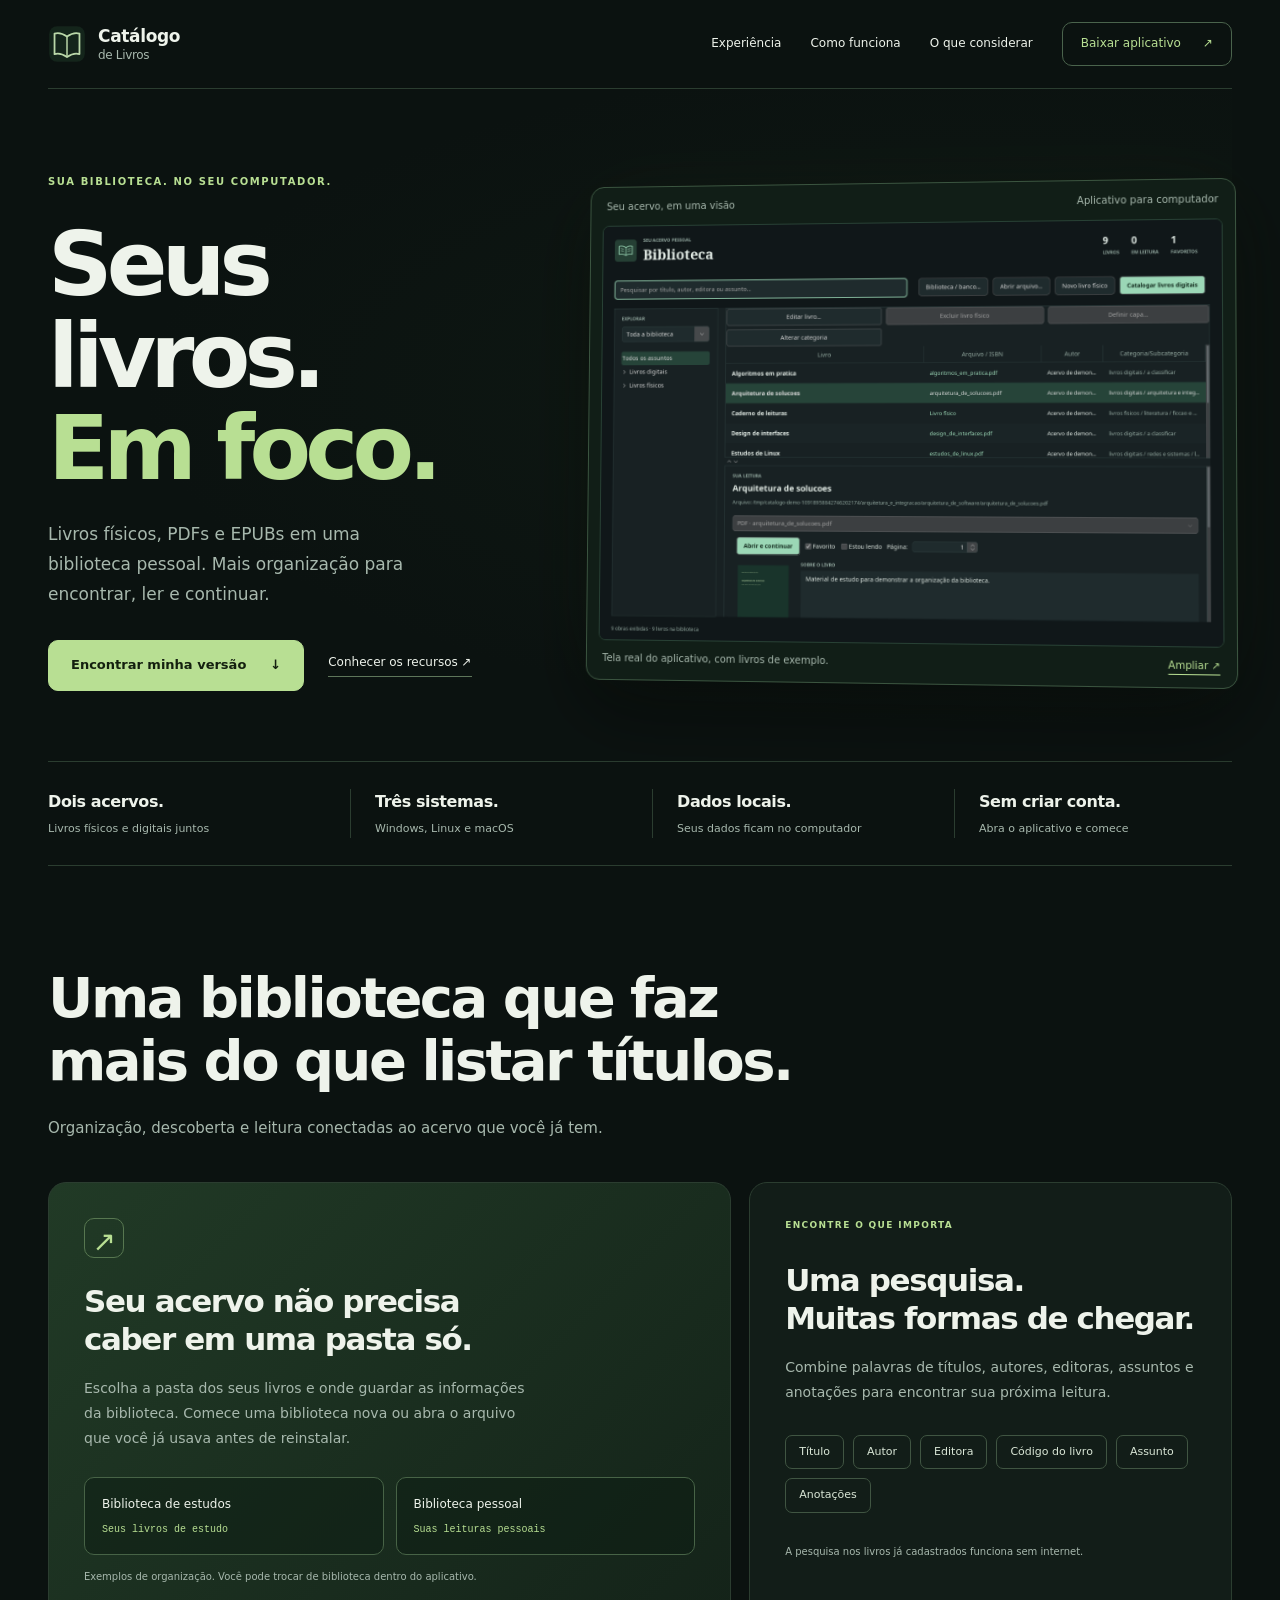
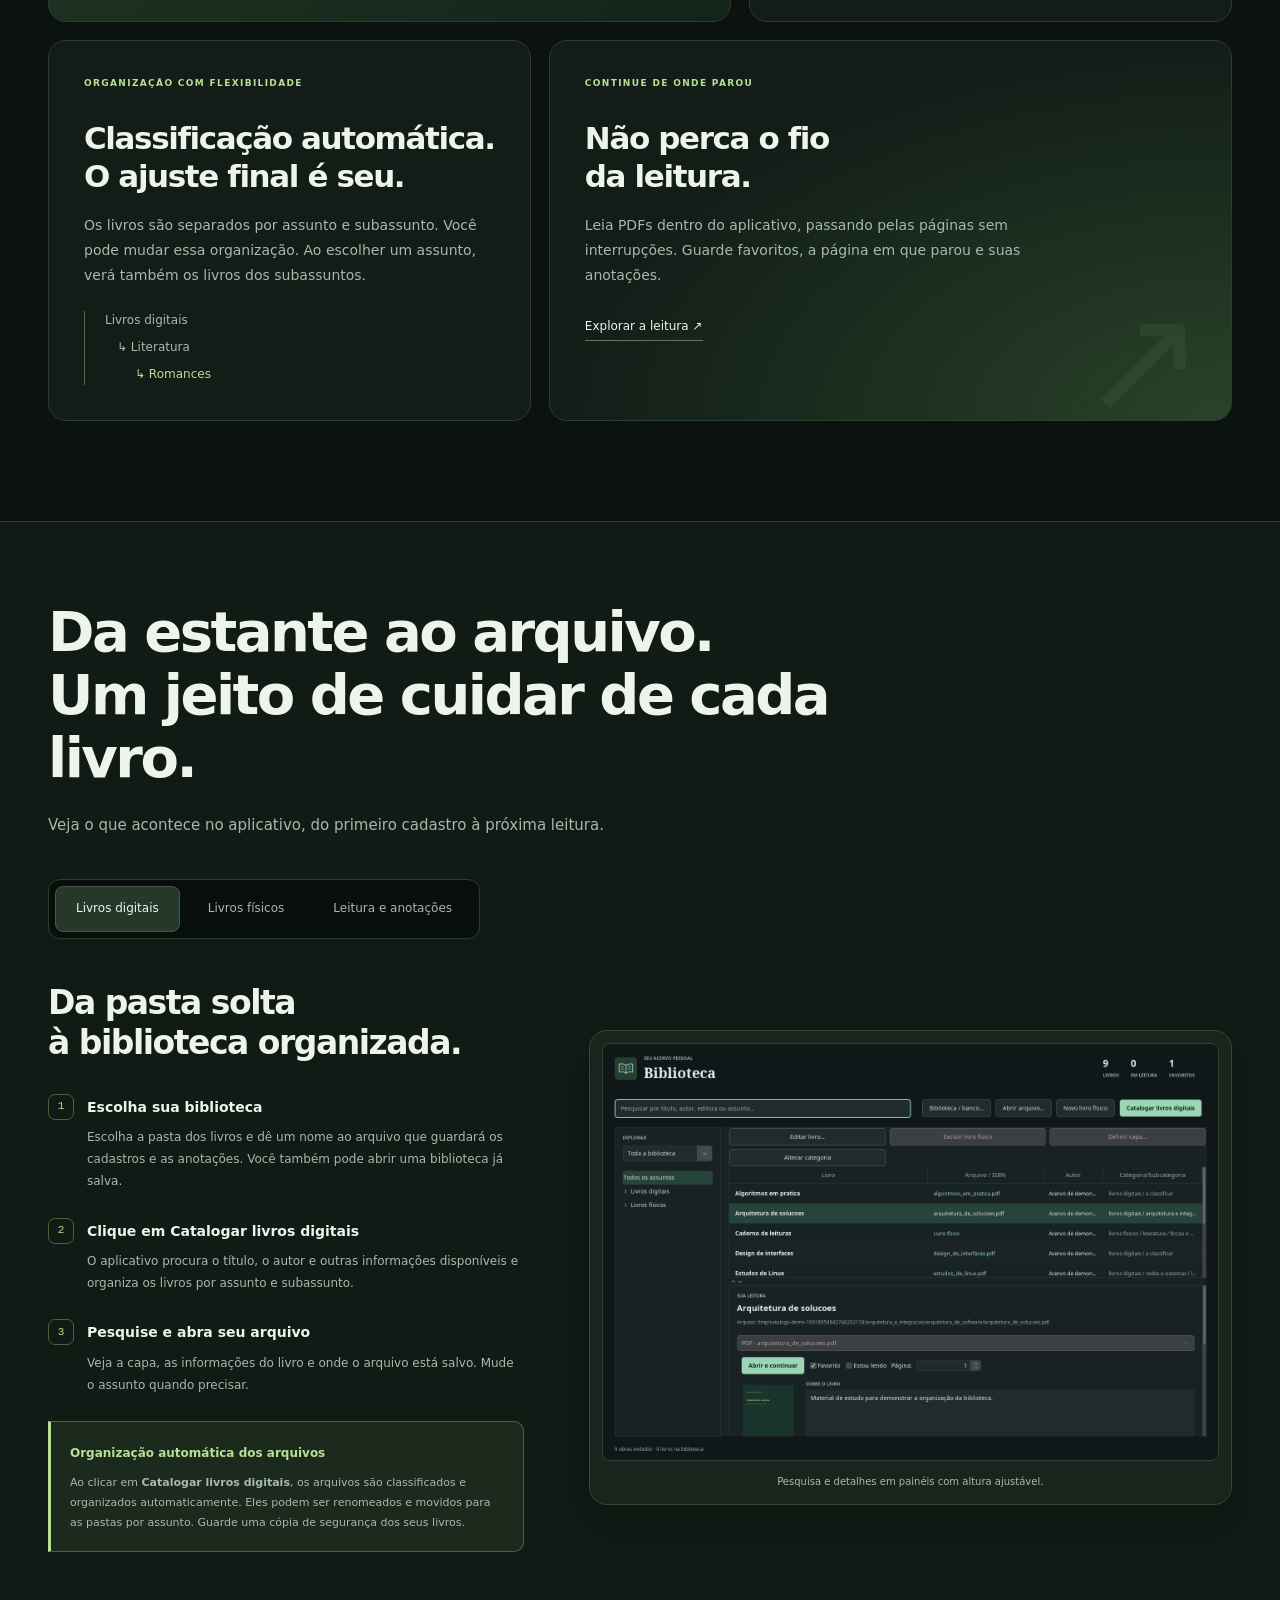
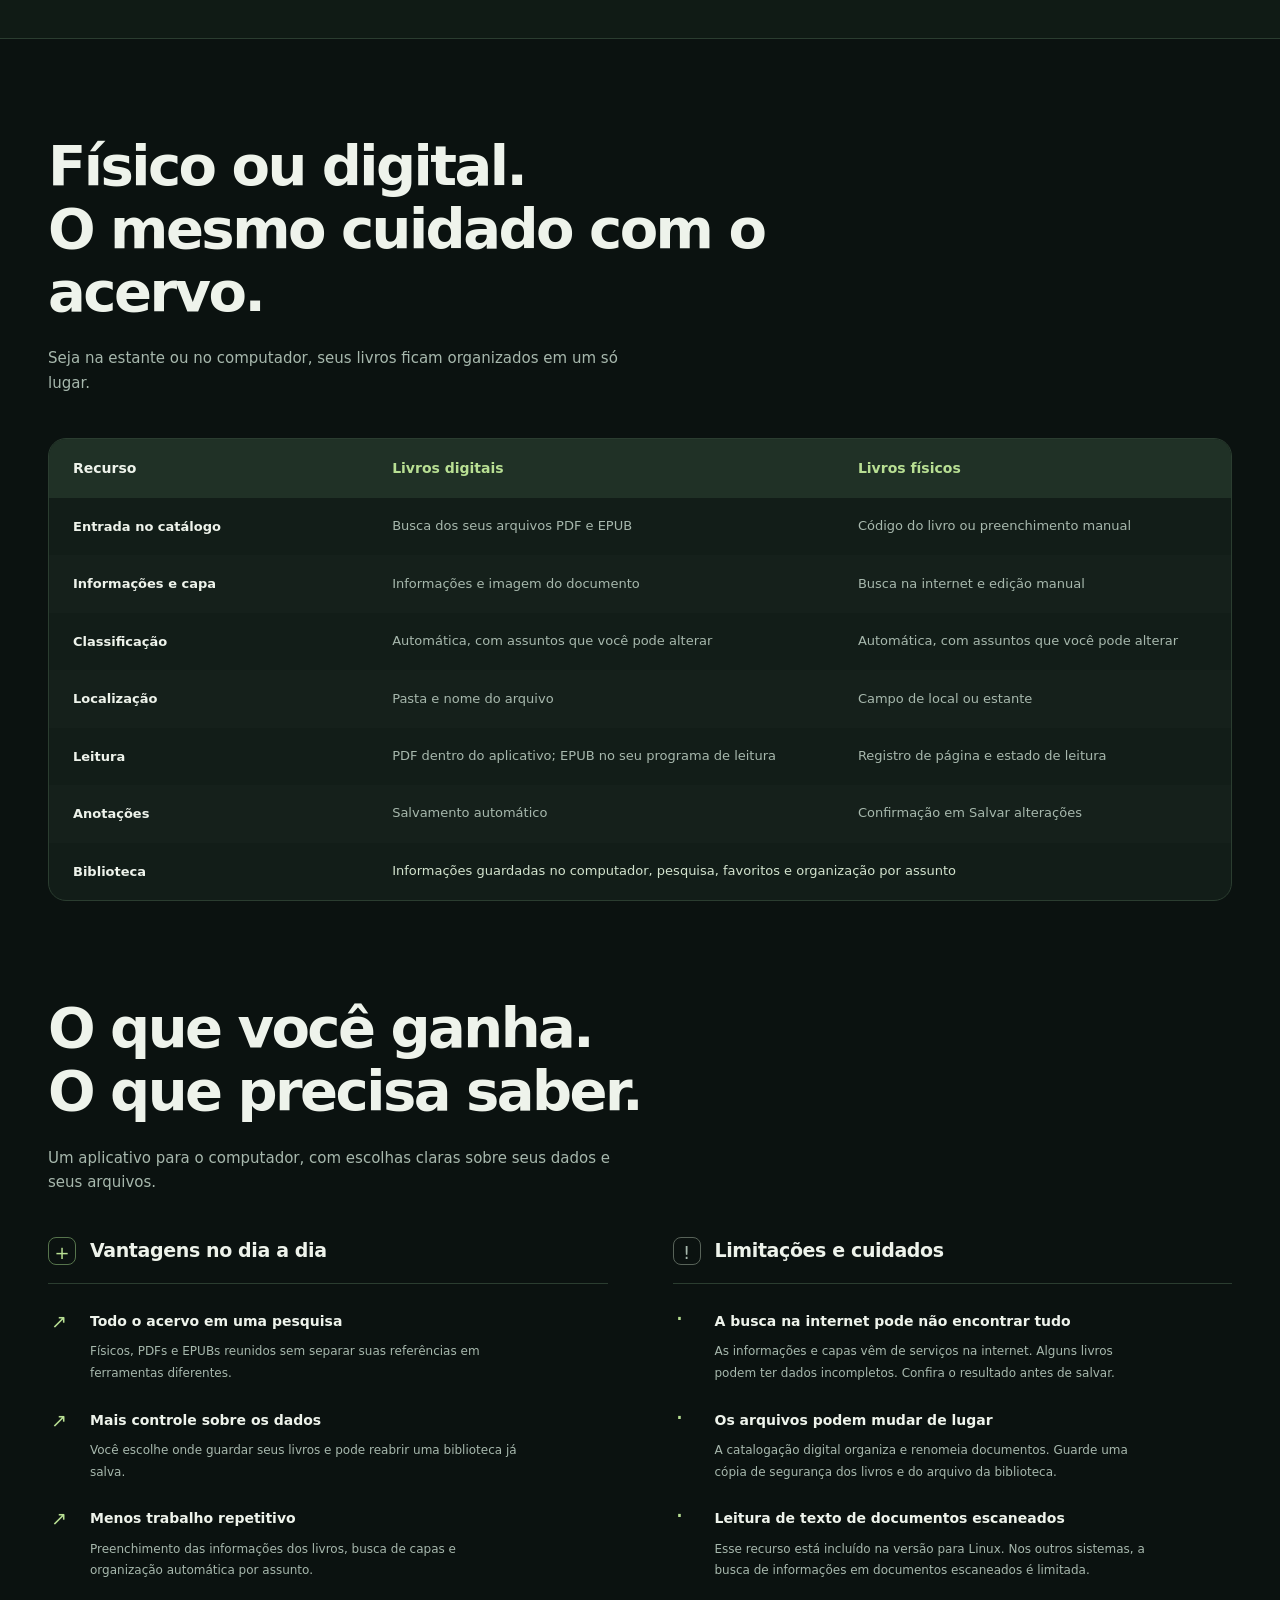
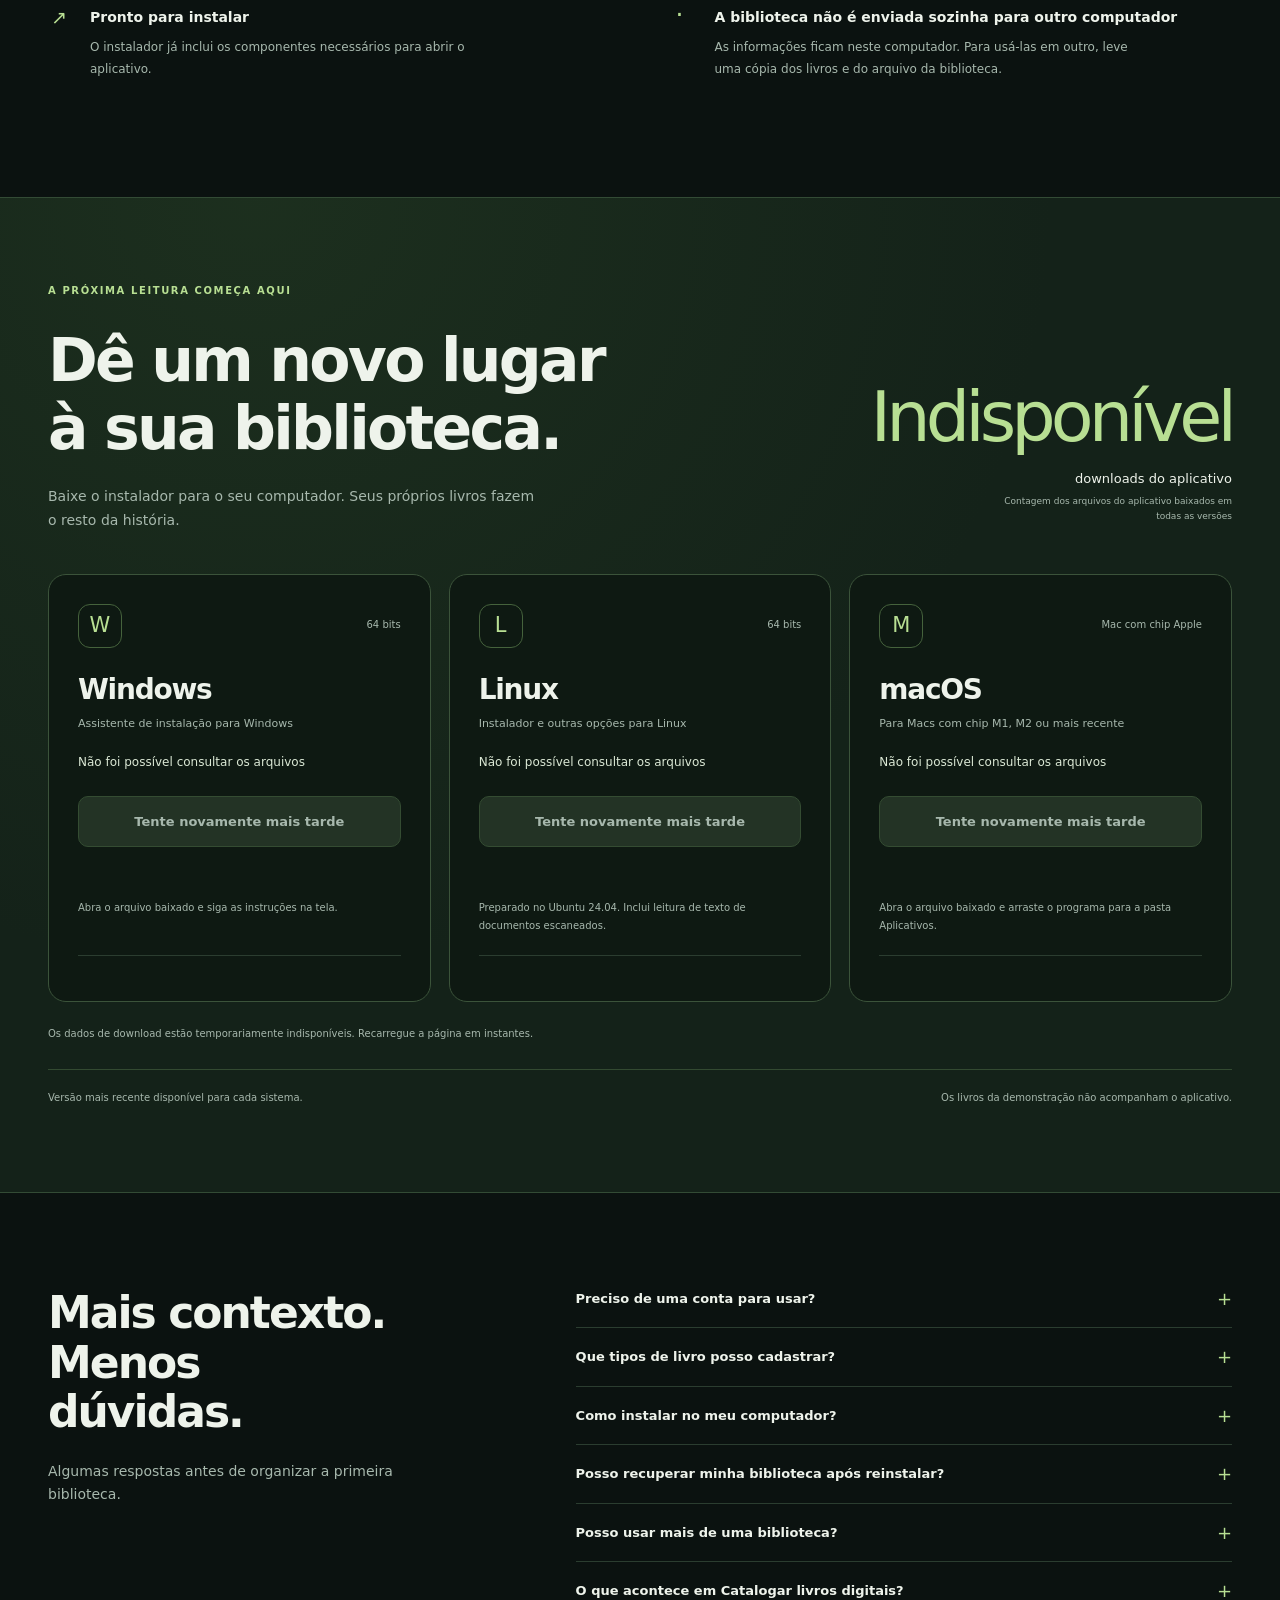
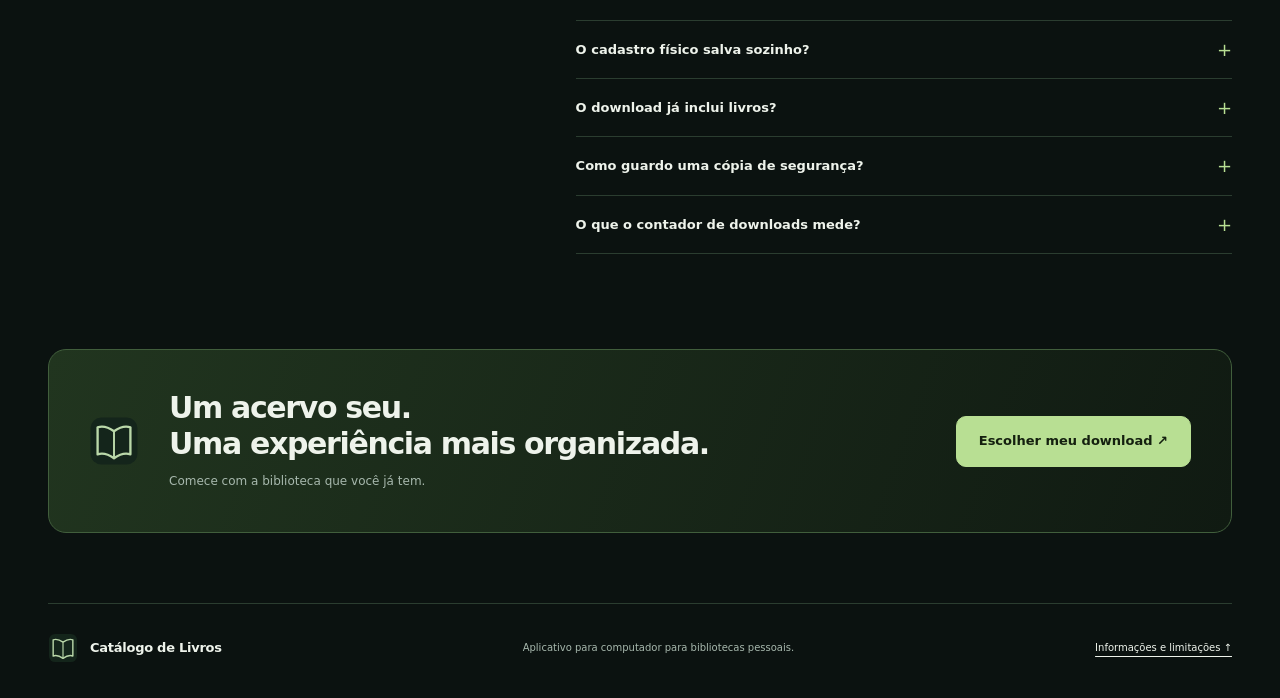
==== commit c1d19918: "docs: simplificar vocabulário da página para leitores sem conhecimento técnico" ====
--- a/docs/index.html
+++ b/docs/index.html
@@ -2,45 +2,46 @@
 <html lang="pt-BR"><head>
 <meta charset="utf-8"><meta name="viewport" content="width=device-width, initial-scale=1"><meta name="theme-color" content="#0b1210">
 <title>Catálogo de Livros | Seu acervo, em foco.</title>
-<meta name="description" content="Sua biblioteca física e digital em um aplicativo desktop. Organização automática, cadastro por ISBN, capas, leitura de PDF e bancos independentes. Baixe para Windows, Linux e macOS.">
+<meta name="description" content="Organize seus livros físicos e digitais no computador. Busque pelo código do livro, encontre capas e continue suas leituras. Baixe para Windows, Linux e macOS.">
 <meta property="og:title" content="Catálogo de Livros | Seu acervo, em foco."><meta property="og:description" content="Do livro na estante ao PDF no computador. Conheça uma biblioteca pessoal com organização automática, busca e continuidade de leitura."><meta property="og:type" content="website"><meta property="og:url" content="https://mpblima.github.io/catalogo-livros/"><meta property="og:image" content="https://mpblima.github.io/catalogo-livros/imagens/biblioteca-demo.png">
 <link rel="canonical" href="https://mpblima.github.io/catalogo-livros/"><link rel="icon" href="assets/catalogo.svg" type="image/svg+xml"><link rel="stylesheet" href="assets/site.css"><script src="assets/site.js" defer></script>
 </head><body>
 <a class="skip" href="#conteudo">Pular para o conteúdo</a>
 <header class="header wrap"><a class="brand" href="#" aria-label="Catálogo de Livros, início"><img src="assets/catalogo.svg" width="38" height="38" alt=""><span>Catálogo<span class="brand-sub">de Livros</span></span></a><nav aria-label="Navegação principal"><a href="#experiencia">Experiência</a><a href="#como-funciona">Como funciona</a><a href="#antes-de-baixar">O que considerar</a><a class="nav-download" href="#downloads">Baixar aplicativo <span aria-hidden="true">↗</span></a></nav></header>
 <main id="conteudo">
-<section class="hero wrap" aria-labelledby="hero-title"><div class="hero-copy"><p class="eyebrow">SUA BIBLIOTECA. NO SEU COMPUTADOR.</p><h1 id="hero-title">Seus livros.<br><span>Em foco.</span></h1><p class="hero-description">Livros físicos, PDFs e EPUBs em uma biblioteca pessoal. Mais organização para encontrar, ler e continuar.</p><div class="hero-actions"><a class="button primary" href="#downloads">Encontrar minha versão <span aria-hidden="true">↓</span></a><a class="text-link" href="#como-funciona">Conhecer os recursos <span aria-hidden="true">↗</span></a></div></div><figure class="hero-screen"><div class="screen-caption"><span>Seu acervo, em uma visão</span><span>Aplicativo desktop</span></div><a href="imagens/biblioteca-demo.png" target="_blank" rel="noopener" aria-label="Ampliar imagem da biblioteca"><img src="imagens/biblioteca-demo.png" width="1480" height="1000" alt="Tela real do aplicativo com acervo demonstrativo, pesquisa, categorias e detalhes do arquivo" fetchpriority="high"></a><figcaption><span>Interface real. Acervo de demonstração.</span><a href="imagens/biblioteca-demo.png" target="_blank" rel="noopener">Ampliar ↗</a></figcaption></figure></section>
-<div class="facts wrap" aria-label="Resumo do aplicativo"><p><strong>Dois acervos.</strong><span>Livros físicos e digitais juntos</span></p><p><strong>Três plataformas.</strong><span>Windows, Linux e macOS</span></p><p><strong>Dados locais.</strong><span>Banco SQLite no seu computador</span></p><p><strong>Sem criar conta.</strong><span>Abra o aplicativo e comece</span></p></div>
+<section class="hero wrap" aria-labelledby="hero-title"><div class="hero-copy"><p class="eyebrow">SUA BIBLIOTECA. NO SEU COMPUTADOR.</p><h1 id="hero-title">Seus livros.<br><span>Em foco.</span></h1><p class="hero-description">Livros físicos, PDFs e EPUBs em uma biblioteca pessoal. Mais organização para encontrar, ler e continuar.</p><div class="hero-actions"><a class="button primary" href="#downloads">Encontrar minha versão <span aria-hidden="true">↓</span></a><a class="text-link" href="#como-funciona">Conhecer os recursos <span aria-hidden="true">↗</span></a></div></div><figure class="hero-screen"><div class="screen-caption"><span>Seu acervo, em uma visão</span><span>Aplicativo para computador</span></div><a href="imagens/biblioteca-demo.png" target="_blank" rel="noopener" aria-label="Ampliar imagem da biblioteca"><img src="imagens/biblioteca-demo.png" width="1480" height="1000" alt="Tela real do aplicativo com acervo demonstrativo, pesquisa, categorias e detalhes do arquivo" fetchpriority="high"></a><figcaption><span>Tela real do aplicativo, com livros de exemplo.</span><a href="imagens/biblioteca-demo.png" target="_blank" rel="noopener">Ampliar ↗</a></figcaption></figure></section>
+<div class="facts wrap" aria-label="Resumo do aplicativo"><p><strong>Dois acervos.</strong><span>Livros físicos e digitais juntos</span></p><p><strong>Três sistemas.</strong><span>Windows, Linux e macOS</span></p><p><strong>Dados locais.</strong><span>Seus dados ficam no computador</span></p><p><strong>Sem criar conta.</strong><span>Abra o aplicativo e comece</span></p></div>
 <section class="experience wrap" id="experiencia" aria-labelledby="experience-title"><div class="section-intro"><h2 id="experience-title">Uma biblioteca que faz<br>mais do que listar títulos.</h2><p>Organização, descoberta e leitura conectadas ao acervo que você já tem.</p></div><div class="bento">
-<article class="bento-library"><div class="feature-symbol" aria-hidden="true">↗</div><h3>Seu acervo não precisa<br>caber em uma pasta só.</h3><p>Escolha o diretório dos livros digitais e o banco que quer usar. Crie uma biblioteca nova ou abra um banco existente após reinstalar.</p><div class="library-pairs"><div><span>Biblioteca de estudos</span><small>estudos.sqlite</small></div><div><span>Biblioteca pessoal</span><small>pessoal.db</small></div></div><p class="card-note">Exemplos de organização. Alterne entre pastas e bancos pelo próprio aplicativo.</p></article>
-<article class="bento-find"><span class="feature-label">ENCONTRE O QUE IMPORTA</span><h3>Uma pesquisa.<br>Muitas formas de chegar.</h3><p>Combine palavras de títulos, autores, editoras, assuntos e anotações para encontrar sua próxima leitura.</p><div class="keyword-list" aria-label="Campos pesquisáveis"><span>Título</span><span>Autor</span><span>Editora</span><span>ISBN</span><span>Assunto</span><span>Anotações</span></div><p class="card-note">A pesquisa no catálogo local funciona sem internet.</p></article>
-<article class="bento-categories"><span class="feature-label">ORGANIZAÇÃO COM FLEXIBILIDADE</span><h3>Classificação automática.<br>O ajuste final é seu.</h3><p>Livros distribuídos por assunto e subassunto, com categorias personalizáveis. Selecione um nó para ver tudo abaixo dele.</p><div class="category-example" aria-label="Exemplo de hierarquia"><span>Livros digitais</span><span>↳ Programação</span><span>↳ Kotlin</span></div></article>
-<article class="bento-read"><span class="feature-label">CONTINUE DE ONDE PAROU</span><h3>Não perca o fio<br>da leitura.</h3><p>PDF com leitor integrado e rolagem contínua. Favoritos, página atual e anotações ficam associados a cada livro.</p><a class="text-link" href="#como-funciona" data-select-tab="reading">Explorar a leitura ↗</a></article>
+<article class="bento-library"><div class="feature-symbol" aria-hidden="true">↗</div><h3>Seu acervo não precisa<br>caber em uma pasta só.</h3><p>Escolha a pasta dos seus livros e onde guardar as informações da biblioteca. Comece uma biblioteca nova ou abra o arquivo que você já usava antes de reinstalar.</p><div class="library-pairs"><div><span>Biblioteca de estudos</span><small>Seus livros de estudo</small></div><div><span>Biblioteca pessoal</span><small>Suas leituras pessoais</small></div></div><p class="card-note">Exemplos de organização. Você pode trocar de biblioteca dentro do aplicativo.</p></article>
+<article class="bento-find"><span class="feature-label">ENCONTRE O QUE IMPORTA</span><h3>Uma pesquisa.<br>Muitas formas de chegar.</h3><p>Combine palavras de títulos, autores, editoras, assuntos e anotações para encontrar sua próxima leitura.</p><div class="keyword-list" aria-label="Campos pesquisáveis"><span>Título</span><span>Autor</span><span>Editora</span><span>Código do livro</span><span>Assunto</span><span>Anotações</span></div><p class="card-note">A pesquisa nos livros já cadastrados funciona sem internet.</p></article>
+<article class="bento-categories"><span class="feature-label">ORGANIZAÇÃO COM FLEXIBILIDADE</span><h3>Classificação automática.<br>O ajuste final é seu.</h3><p>Os livros são separados por assunto e subassunto. Você pode mudar essa organização. Ao escolher um assunto, verá também os livros dos subassuntos.</p><div class="category-example" aria-label="Exemplo de assuntos e subassuntos"><span>Livros digitais</span><span>↳ Literatura</span><span>↳ Romances</span></div></article>
+<article class="bento-read"><span class="feature-label">CONTINUE DE ONDE PAROU</span><h3>Não perca o fio<br>da leitura.</h3><p>Leia PDFs dentro do aplicativo, passando pelas páginas sem interrupções. Guarde favoritos, a página em que parou e suas anotações.</p><a class="text-link" href="#como-funciona" data-select-tab="reading">Explorar a leitura ↗</a></article>
 </div></section>
-<section class="workflow" id="como-funciona" aria-labelledby="workflow-title"><div class="wrap"><div class="section-intro"><h2 id="workflow-title">Da estante ao arquivo.<br>Um fluxo para cada livro.</h2><p>Veja o que acontece no aplicativo, do primeiro cadastro à próxima leitura.</p></div><div class="scenario-tabs" role="tablist" aria-label="Fluxos do aplicativo"><button id="tab-digital" role="tab" aria-selected="true" aria-controls="panel-digital" data-tab="digital">Livros digitais</button><button id="tab-physical" role="tab" aria-selected="false" tabindex="-1" aria-controls="panel-physical" data-tab="physical">Livros físicos</button><button id="tab-reading" role="tab" aria-selected="false" tabindex="-1" aria-controls="panel-reading" data-tab="reading">Leitura e anotações</button></div>
-<div class="scenario" id="panel-digital" role="tabpanel" aria-labelledby="tab-digital"><div class="scenario-copy"><h3>Da pasta solta<br>à biblioteca organizada.</h3><ol class="steps"><li><strong>Escolha sua biblioteca</strong><p>Defina a pasta dos livros digitais e o nome do banco, ou abra um banco que já existe.</p></li><li><strong>Clique em Catalogar livros digitais</strong><p>O aplicativo extrai os dados disponíveis e organiza os documentos por assunto e subassunto.</p></li><li><strong>Pesquise e abra seu arquivo</strong><p>Veja autor, capa, metadados e o caminho completo. Ajuste a categoria quando precisar.</p></li></ol><aside class="important-note"><strong>Organização automática dos arquivos</strong><p>Ao clicar em <b>Catalogar livros digitais</b>, os arquivos são classificados e organizados automaticamente. Eles podem ser renomeados e movidos para as pastas por assunto. Mantenha um backup do acervo.</p></aside></div><figure class="scenario-screen"><img src="imagens/biblioteca-demo.png" width="1480" height="1000" alt="Biblioteca digital com pesquisa, classificação e localização do arquivo selecionado" loading="lazy"><figcaption>Pesquisa e detalhes em painéis com altura ajustável.</figcaption></figure></div>
-<div class="scenario" id="panel-physical" role="tabpanel" aria-labelledby="tab-physical" hidden><div class="scenario-copy"><h3>O livro está na estante.<br>Os dados ficam aqui.</h3><ol class="steps"><li><strong>Leia ou digite o ISBN</strong><p>Um leitor de código de barras em modo teclado também pode ser usado. O cadastro manual continua disponível.</p></li><li><strong>Dados, capa e categoria</strong><p>A busca preenche as informações disponíveis e tenta encontrar a capa, com indicação do progresso. Revise os campos e personalize a categoria.</p></li><li><strong>Salve quando estiver pronto</strong><p>Só o botão Salvar alterações grava o cadastro físico. Cadastrar novo livro limpa os dados pendentes sem salvar.</p></li></ol><aside class="important-note"><strong>A capa manual é o último recurso</strong><p>Se nenhuma capa for encontrada, ou você preferir outra, use a URL direta de uma imagem. A capa escolhida fica armazenada no banco.</p></aside></div><figure class="scenario-screen physical-screen"><img src="imagens/cadastro-demo.png" width="1020" height="840" alt="Formulário real de edição de livro físico, com informações, capa, localização e botão Salvar alterações" loading="lazy"><figcaption>Exemplar de demonstração. O download não inclui livros.</figcaption></figure></div>
-<div class="scenario" id="panel-reading" role="tabpanel" aria-labelledby="tab-reading" hidden><div class="scenario-copy"><h3>As suas leituras<br>também têm memória.</h3><ol class="steps"><li><strong>Abra e continue</strong><p>Leia PDFs no visualizador integrado, com rolagem contínua e posição de leitura preservada. EPUBs abrem no leitor padrão.</p></li><li><strong>Marque o que interessa</strong><p>Guarde favoritos, acompanhe a página atual e registre suas ideias nas anotações do livro.</p></li><li><strong>Encontre as informações com conforto</strong><p>Ajuste a altura da lista e dos detalhes. Role o painel inferior para acessar todas as informações.</p></li></ol><aside class="important-note"><strong>Cada acervo tem seu salvamento</strong><p>As anotações dos digitais são salvas automaticamente. Nos físicos, confirme suas alterações em Salvar alterações. Conflitos de texto entre janelas são detectados.</p></aside></div><figure class="scenario-screen"><img src="imagens/biblioteca-demo.png" width="1480" height="1000" alt="Painel de detalhes de um livro digital, com favorito, progresso, capa e resumo" loading="lazy"><figcaption>A leitura fica vinculada ao seu catálogo local.</figcaption></figure></div>
+<section class="workflow" id="como-funciona" aria-labelledby="workflow-title"><div class="wrap"><div class="section-intro"><h2 id="workflow-title">Da estante ao arquivo.<br>Um jeito de cuidar de cada livro.</h2><p>Veja o que acontece no aplicativo, do primeiro cadastro à próxima leitura.</p></div><div class="scenario-tabs" role="tablist" aria-label="Maneiras de usar o aplicativo"><button id="tab-digital" role="tab" aria-selected="true" aria-controls="panel-digital" data-tab="digital">Livros digitais</button><button id="tab-physical" role="tab" aria-selected="false" tabindex="-1" aria-controls="panel-physical" data-tab="physical">Livros físicos</button><button id="tab-reading" role="tab" aria-selected="false" tabindex="-1" aria-controls="panel-reading" data-tab="reading">Leitura e anotações</button></div>
+<div class="scenario" id="panel-digital" role="tabpanel" aria-labelledby="tab-digital"><div class="scenario-copy"><h3>Da pasta solta<br>à biblioteca organizada.</h3><ol class="steps"><li><strong>Escolha sua biblioteca</strong><p>Escolha a pasta dos livros e dê um nome ao arquivo que guardará os cadastros e as anotações. Você também pode abrir uma biblioteca já salva.</p></li><li><strong>Clique em Catalogar livros digitais</strong><p>O aplicativo procura o título, o autor e outras informações disponíveis e organiza os livros por assunto e subassunto.</p></li><li><strong>Pesquise e abra seu arquivo</strong><p>Veja a capa, as informações do livro e onde o arquivo está salvo. Mude o assunto quando precisar.</p></li></ol><aside class="important-note"><strong>Organização automática dos arquivos</strong><p>Ao clicar em <b>Catalogar livros digitais</b>, os arquivos são classificados e organizados automaticamente. Eles podem ser renomeados e movidos para as pastas por assunto. Guarde uma cópia de segurança dos seus livros.</p></aside></div><figure class="scenario-screen"><img src="imagens/biblioteca-demo.png" width="1480" height="1000" alt="Biblioteca digital com pesquisa, classificação e localização do arquivo selecionado" loading="lazy"><figcaption>Pesquisa e detalhes em painéis com altura ajustável.</figcaption></figure></div>
+<div class="scenario" id="panel-physical" role="tabpanel" aria-labelledby="tab-physical" hidden><div class="scenario-copy"><h3>O livro está na estante.<br>Os dados ficam aqui.</h3><ol class="steps"><li><strong>Digite ou leia o código do livro</strong><p>O ISBN é o número que identifica o livro, geralmente junto ao código de barras da capa. Digite esse número ou use um leitor de código de barras compatível. Se preferir, preencha os campos manualmente.</p></li><li><strong>Dados, capa e categoria</strong><p>A busca preenche as informações disponíveis e tenta encontrar a capa, com indicação do progresso. Revise os campos e personalize a categoria.</p></li><li><strong>Salve quando estiver pronto</strong><p>Só o botão Salvar alterações grava o cadastro físico. Cadastrar novo livro limpa os dados pendentes sem salvar.</p></li></ol><aside class="important-note"><strong>A capa manual é o último recurso</strong><p>Se nenhuma capa for encontrada, ou você preferir outra, cole o endereço da imagem da capa na internet. A imagem escolhida será guardada junto das informações do livro.</p></aside></div><figure class="scenario-screen physical-screen"><img src="imagens/cadastro-demo.png" width="1020" height="840" alt="Formulário real de edição de livro físico, com informações, capa, localização e botão Salvar alterações" loading="lazy"><figcaption>Exemplar de demonstração. O download não inclui livros.</figcaption></figure></div>
+<div class="scenario" id="panel-reading" role="tabpanel" aria-labelledby="tab-reading" hidden><div class="scenario-copy"><h3>As suas leituras<br>também têm memória.</h3><ol class="steps"><li><strong>Abra e continue</strong><p>Leia arquivos PDF dentro do aplicativo e continue de onde parou. Livros no formato EPUB abrem no programa de leitura instalado no computador.</p></li><li><strong>Marque o que interessa</strong><p>Guarde favoritos, acompanhe a página atual e registre suas ideias nas anotações do livro.</p></li><li><strong>Encontre as informações com conforto</strong><p>Ajuste a altura da lista e dos detalhes. Role o painel inferior para acessar todas as informações.</p></li></ol><aside class="important-note"><strong>Cada acervo tem seu salvamento</strong><p>As anotações dos digitais são salvas automaticamente. Nos físicos, confirme suas alterações em Salvar alterações. Se duas janelas alterarem a mesma anotação, o aplicativo avisa antes de substituir o texto.</p></aside></div><figure class="scenario-screen"><img src="imagens/biblioteca-demo.png" width="1480" height="1000" alt="Painel de detalhes de um livro digital, com favorito, progresso, capa e resumo" loading="lazy"><figcaption>Suas informações de leitura ficam guardadas no computador.</figcaption></figure></div>
 </div></section>
-<section class="compare-section wrap" aria-labelledby="compare-title"><div class="section-intro"><h2 id="compare-title">Físico ou digital.<br>O mesmo cuidado com o acervo.</h2><p>As diferenças estão no suporte. A organização fica em um só lugar.</p></div><div class="comparison-table" role="region" aria-label="Comparação dos acervos" tabindex="0"><table><thead><tr><th scope="col">Recurso</th><th scope="col">Livros digitais</th><th scope="col">Livros físicos</th></tr></thead><tbody><tr><th scope="row">Entrada no catálogo</th><td>Catalogação de PDFs e EPUBs</td><td>ISBN ou preenchimento manual</td></tr><tr><th scope="row">Informações e capa</th><td>Dados e prévia do documento</td><td>Consulta online e edição manual</td></tr><tr><th scope="row">Classificação</th><td>Automática, com categoria ajustável</td><td>Automática, com categoria ajustável</td></tr><tr><th scope="row">Localização</th><td>Caminho completo do arquivo</td><td>Campo de local ou estante</td></tr><tr><th scope="row">Leitura</th><td>PDF integrado; EPUB no leitor padrão</td><td>Registro de página e estado de leitura</td></tr><tr><th scope="row">Anotações</th><td>Salvamento automático</td><td>Confirmação em Salvar alterações</td></tr><tr><th scope="row">Biblioteca</th><td colspan="2">Banco SQLite local, pesquisa, favoritos e categorias em árvore</td></tr></tbody></table></div></section>
-<section class="honest wrap" id="antes-de-baixar" aria-labelledby="honest-title"><div class="section-intro"><h2 id="honest-title">O que você ganha.<br>O que precisa saber.</h2><p>Um aplicativo para o computador, com escolhas claras sobre seus dados e seus arquivos.</p></div><div class="pros-cons"><article class="advantages"><div class="column-label"><span aria-hidden="true">+</span><h3>Vantagens no dia a dia</h3></div><ul><li><strong>Todo o acervo em uma pesquisa</strong><p>Físicos, PDFs e EPUBs reunidos sem separar suas referências em ferramentas diferentes.</p></li><li><strong>Mais controle sobre os dados</strong><p>Banco no computador, escolha de pasta e possibilidade de reabrir uma biblioteca existente.</p></li><li><strong>Menos trabalho repetitivo</strong><p>Extração de metadados, consulta por ISBN, capas e classificação automática.</p></li><li><strong>Java já incluído</strong><p>Os instaladores levam o ambiente necessário para executar a aplicação.</p></li></ul></article><article class="limitations"><div class="column-label"><span aria-hidden="true">!</span><h3>Limitações e cuidados</h3></div><ul><li><strong>Dados online nem sempre estão completos</strong><p>Consulta por ISBN e capas depende de internet e das fontes disponíveis. Revise o resultado.</p></li><li><strong>Os arquivos podem mudar de lugar</strong><p>A catalogação digital organiza e renomeia documentos. Faça backup dos livros e do banco.</p></li><li><strong>OCR específico do Linux x64</strong><p>A extração de dados de PDFs digitalizados é limitada fora dessa plataforma.</p></li><li><strong>Sem sincronização automática em nuvem</strong><p>O banco é local. Você é responsável por guardar e transportar suas cópias de segurança.</p></li></ul></article></div></section>
-<section class="download-section" id="downloads" aria-labelledby="download-title"><div class="wrap"><div class="download-heading"><div><p class="eyebrow">A PRÓXIMA LEITURA COMEÇA AQUI</p><h2 id="download-title">Dê um novo lugar<br>à sua biblioteca.</h2><p>Baixe o instalador para o seu computador. Seus próprios livros fazem o resto da história.</p></div><div class="download-counter"><strong id="download-total">…</strong><span>downloads do aplicativo</span><small>Instaladores e pacotes de todas as versões estáveis</small></div></div><div class="platform-grid" aria-live="polite">
-<article class="platform" data-platform="windows"><div class="platform-top"><span class="platform-mark" aria-hidden="true">W</span><span class="platform-architecture">x64</span></div><h3>Windows</h3><p class="platform-detail">Instalador MSI com Java incluído</p><p class="release-version">Buscando última versão…</p><a class="button platform-button" aria-disabled="true">Carregando download</a><div class="alternatives"></div><p class="install-hint">Baixe o MSI e siga o assistente de instalação.</p><p class="platform-count"></p></article>
-<article class="platform" data-platform="linux"><div class="platform-top"><span class="platform-mark" aria-hidden="true">L</span><span class="platform-architecture">x64</span></div><h3>Linux</h3><p class="platform-detail">Instalador .run, DEB ou pacote portátil</p><p class="release-version">Buscando última versão…</p><a class="button platform-button" aria-disabled="true">Carregando download</a><div class="alternatives"></div><p class="install-hint">Pacotes compilados no Ubuntu 24.04. OCR incluído.</p><p class="platform-count"></p></article>
-<article class="platform" data-platform="macos"><div class="platform-top"><span class="platform-mark" aria-hidden="true">M</span><span class="platform-architecture">Apple Silicon</span></div><h3>macOS</h3><p class="platform-detail">Imagem DMG com Java incluído</p><p class="release-version">Buscando última versão…</p><a class="button platform-button" aria-disabled="true">Carregando download</a><div class="alternatives"></div><p class="install-hint">Abra o DMG e mova o aplicativo para Aplicativos.</p><p class="platform-count"></p></article>
-</div><p id="download-status" class="download-status" role="status">Consultando os arquivos publicados. Downloads fornecidos diretamente pelo GitHub.</p><noscript><p>Ative o JavaScript para carregar os links e os contadores de download.</p></noscript><div class="download-footnote"><span>Última versão estável disponível para cada plataforma.</span><span>Os livros da demonstração não acompanham o aplicativo.</span></div></div></section>
+<section class="compare-section wrap" aria-labelledby="compare-title"><div class="section-intro"><h2 id="compare-title">Físico ou digital.<br>O mesmo cuidado com o acervo.</h2><p>Seja na estante ou no computador, seus livros ficam organizados em um só lugar.</p></div><div class="comparison-table" role="region" aria-label="Comparação dos acervos" tabindex="0"><table><thead><tr><th scope="col">Recurso</th><th scope="col">Livros digitais</th><th scope="col">Livros físicos</th></tr></thead><tbody><tr><th scope="row">Entrada no catálogo</th><td>Busca dos seus arquivos PDF e EPUB</td><td>Código do livro ou preenchimento manual</td></tr><tr><th scope="row">Informações e capa</th><td>Informações e imagem do documento</td><td>Busca na internet e edição manual</td></tr><tr><th scope="row">Classificação</th><td>Automática, com assuntos que você pode alterar</td><td>Automática, com assuntos que você pode alterar</td></tr><tr><th scope="row">Localização</th><td>Pasta e nome do arquivo</td><td>Campo de local ou estante</td></tr><tr><th scope="row">Leitura</th><td>PDF dentro do aplicativo; EPUB no seu programa de leitura</td><td>Registro de página e estado de leitura</td></tr><tr><th scope="row">Anotações</th><td>Salvamento automático</td><td>Confirmação em Salvar alterações</td></tr><tr><th scope="row">Biblioteca</th><td colspan="2">Informações guardadas no computador, pesquisa, favoritos e organização por assunto</td></tr></tbody></table></div></section>
+<section class="honest wrap" id="antes-de-baixar" aria-labelledby="honest-title"><div class="section-intro"><h2 id="honest-title">O que você ganha.<br>O que precisa saber.</h2><p>Um aplicativo para o computador, com escolhas claras sobre seus dados e seus arquivos.</p></div><div class="pros-cons"><article class="advantages"><div class="column-label"><span aria-hidden="true">+</span><h3>Vantagens no dia a dia</h3></div><ul><li><strong>Todo o acervo em uma pesquisa</strong><p>Físicos, PDFs e EPUBs reunidos sem separar suas referências em ferramentas diferentes.</p></li><li><strong>Mais controle sobre os dados</strong><p>Você escolhe onde guardar seus livros e pode reabrir uma biblioteca já salva.</p></li><li><strong>Menos trabalho repetitivo</strong><p>Preenchimento das informações dos livros, busca de capas e organização automática por assunto.</p></li><li><strong>Pronto para instalar</strong><p>O instalador já inclui os componentes necessários para abrir o aplicativo.</p></li></ul></article><article class="limitations"><div class="column-label"><span aria-hidden="true">!</span><h3>Limitações e cuidados</h3></div><ul><li><strong>A busca na internet pode não encontrar tudo</strong><p>As informações e capas vêm de serviços na internet. Alguns livros podem ter dados incompletos. Confira o resultado antes de salvar.</p></li><li><strong>Os arquivos podem mudar de lugar</strong><p>A catalogação digital organiza e renomeia documentos. Guarde uma cópia de segurança dos livros e do arquivo da biblioteca.</p></li><li><strong>Leitura de texto de documentos escaneados</strong><p>Esse recurso está incluído na versão para Linux. Nos outros sistemas, a busca de informações em documentos escaneados é limitada.</p></li><li><strong>A biblioteca não é enviada sozinha para outro computador</strong><p>As informações ficam neste computador. Para usá-las em outro, leve uma cópia dos livros e do arquivo da biblioteca.</p></li></ul></article></div></section>
+<section class="download-section" id="downloads" aria-labelledby="download-title"><div class="wrap"><div class="download-heading"><div><p class="eyebrow">A PRÓXIMA LEITURA COMEÇA AQUI</p><h2 id="download-title">Dê um novo lugar<br>à sua biblioteca.</h2><p>Baixe o instalador para o seu computador. Seus próprios livros fazem o resto da história.</p></div><div class="download-counter"><strong id="download-total">…</strong><span>downloads do aplicativo</span><small>Contagem dos arquivos do aplicativo baixados em todas as versões</small></div></div><div class="platform-grid" aria-live="polite">
+<article class="platform" data-platform="windows"><div class="platform-top"><span class="platform-mark" aria-hidden="true">W</span><span class="platform-architecture">64 bits</span></div><h3>Windows</h3><p class="platform-detail">Assistente de instalação para Windows</p><p class="release-version">Buscando última versão…</p><a class="button platform-button" aria-disabled="true">Carregando download</a><div class="alternatives"></div><p class="install-hint">Abra o arquivo baixado e siga as instruções na tela.</p><p class="platform-count"></p></article>
+<article class="platform" data-platform="linux"><div class="platform-top"><span class="platform-mark" aria-hidden="true">L</span><span class="platform-architecture">64 bits</span></div><h3>Linux</h3><p class="platform-detail">Instalador e outras opções para Linux</p><p class="release-version">Buscando última versão…</p><a class="button platform-button" aria-disabled="true">Carregando download</a><div class="alternatives"></div><p class="install-hint">Preparado no Ubuntu 24.04. Inclui leitura de texto de documentos escaneados.</p><p class="platform-count"></p></article>
+<article class="platform" data-platform="macos"><div class="platform-top"><span class="platform-mark" aria-hidden="true">M</span><span class="platform-architecture">Mac com chip Apple</span></div><h3>macOS</h3><p class="platform-detail">Para Macs com chip M1, M2 ou mais recente</p><p class="release-version">Buscando última versão…</p><a class="button platform-button" aria-disabled="true">Carregando download</a><div class="alternatives"></div><p class="install-hint">Abra o arquivo baixado e arraste o programa para a pasta Aplicativos.</p><p class="platform-count"></p></article>
+</div><p id="download-status" class="download-status" role="status">Consultando os arquivos publicados. Downloads fornecidos diretamente pelo GitHub.</p><noscript><p>Ative o JavaScript para carregar os links e os contadores de download.</p></noscript><div class="download-footnote"><span>Versão mais recente disponível para cada sistema.</span><span>Os livros da demonstração não acompanham o aplicativo.</span></div></div></section>
 <section class="questions wrap" aria-labelledby="questions-title"><div class="faq-heading"><h2 id="questions-title">Mais contexto.<br>Menos dúvidas.</h2><p>Algumas respostas antes de organizar a primeira biblioteca.</p></div><div class="faq-list">
-<details><summary>Preciso de uma conta para usar?</summary><p>Não. O catálogo e suas anotações ficam no computador. Você precisa de internet para a consulta de dados bibliográficos e capas, mas a pesquisa no catálogo local funciona offline.</p></details>
-<details><summary>Como instalar no meu computador?</summary><p>No Windows, abra o arquivo MSI. No macOS com Apple Silicon, abra o DMG e arraste o aplicativo para Aplicativos. No Linux, dê permissão de execução ao .run e execute-o, ou use o pacote DEB.</p><pre><code>chmod +x catalogo-livros-*-linux-x86_64.run
-./catalogo-livros-VERSAO-linux-x86_64.run</code></pre><p>Troque VERSAO pelo número do arquivo baixado. Os pacotes não possuem assinatura de distribuição; o sistema pode solicitar confirmação de segurança.</p></details>
-<details><summary>Posso abrir um banco que já existe após reinstalar?</summary><p>Sim. Na configuração da biblioteca, escolha o banco existente. Se quiser começar uma biblioteca nova, informe a pasta e o nome do banco. O aplicativo cria o arquivo e a estrutura necessária.</p></details>
-<details><summary>Posso usar mais de uma biblioteca?</summary><p>Sim. Pelo botão Biblioteca / banco…, alterne entre pastas e bancos. Você também pode manter bancos distintos na mesma pasta. A última seleção fica salva para a próxima abertura.</p></details>
-<details><summary>O que acontece em Catalogar livros digitais?</summary><p>O aplicativo busca os documentos da biblioteca, extrai dados, classifica por assunto e organiza os arquivos automaticamente. Eles podem ser renomeados e movidos para as pastas correspondentes. Cópias idênticas são separadas para revisão, e arquivos sem identificação suficiente ficam em a_classificar.</p></details>
-<details><summary>O cadastro físico salva sozinho?</summary><p>Não. Buscar pelo ISBN apenas preenche dados, capa e sugestão de categoria. Clique em Salvar alterações para gravar. Cadastrar novo livro limpa o formulário sem salvar o conteúdo pendente.</p></details>
+<details><summary>Preciso de uma conta para usar?</summary><p>Não. O catálogo e suas anotações ficam no computador. Você precisa de internet para buscar as informações e as capas dos livros. Para pesquisar nos livros que já cadastrou, não precisa estar conectado.</p></details>
+<details><summary>Que tipos de livro posso cadastrar?</summary><p>Livros da sua estante e arquivos digitais. Os formatos aceitos são PDF, comum em documentos e apostilas, e EPUB, usado em livros eletrônicos. Você pode pesquisar os livros físicos e digitais juntos.</p></details>
+<details><summary>Como instalar no meu computador?</summary><p>No Windows, abra o arquivo baixado e siga as instruções. No Mac com chip Apple, abra o arquivo e arraste o programa para Aplicativos. No Linux, escolha o instalador ou uma das opções abaixo do botão de download. Para usar o instalador pelo Terminal, a janela de comandos do Linux, veja o exemplo:</p><pre><code>chmod +x catalogo-livros-*-linux-x86_64.run
+./catalogo-livros-VERSAO-linux-x86_64.run</code></pre><p>Troque VERSAO pelo número do arquivo baixado. O sistema pode mostrar um aviso de segurança ao abrir o instalador. Confira se o arquivo veio desta página antes de continuar.</p></details>
+<details><summary>Posso recuperar minha biblioteca após reinstalar?</summary><p>Sim, se você guardou os livros e o arquivo da biblioteca. Na primeira abertura, escolha o arquivo que já usava. Se preferir começar do zero, escolha uma pasta e dê um nome para a biblioteca. O aplicativo prepara o restante.</p></details>
+<details><summary>Posso usar mais de uma biblioteca?</summary><p>Sim. Pelo botão Biblioteca / banco…, você pode trocar de biblioteca. Cada uma tem seu arquivo de cadastros e anotações, e várias podem ficar na mesma pasta. O aplicativo lembra qual você usou por último.</p></details>
+<details><summary>O que acontece em Catalogar livros digitais?</summary><p>O aplicativo procura seus livros digitais, lê as informações disponíveis e organiza os arquivos automaticamente por assunto. Eles podem receber novos nomes e mudar de pasta. Cópias iguais são separadas para você conferir. Quando não há informações suficientes, o arquivo fica na pasta a_classificar, para organizar depois.</p></details>
+<details><summary>O cadastro físico salva sozinho?</summary><p>Não. Buscar pelo código do livro apenas preenche as informações, a capa e a sugestão de assunto. Clique em Salvar alterações para gravar. Cadastrar novo livro limpa o formulário sem salvar o conteúdo pendente.</p></details>
 <details><summary>O download já inclui livros?</summary><p>Não. O aplicativo organiza seus próprios livros e documentos. As imagens mostram apenas um acervo de demonstração.</p></details>
-<details><summary>Como faço backup?</summary><p>Guarde uma cópia da pasta da biblioteca e do banco SQLite escolhido. Feche o aplicativo e encerre o serviço local antes de copiar o banco. Não há sincronização automática em nuvem.</p></details>
-<details><summary>O que o contador de downloads mede?</summary><p>A soma dos downloads dos instaladores e pacotes portáteis das releases estáveis, conforme os registros do GitHub. Não inclui checksums. Uma pessoa pode baixar vários arquivos; o número não representa usuários únicos. A atualização acontece após releases e periodicamente.</p></details>
+<details><summary>Como guardo uma cópia de segurança?</summary><p>Copie a pasta dos livros e o arquivo da biblioteca para outro local, como um HD externo. Feche o aplicativo antes de copiar. Se também usa o catálogo no navegador, pare a consulta em segundo plano para que as informações não mudem durante a cópia. Essa cópia não é feita automaticamente.</p></details>
+<details><summary>O que o contador de downloads mede?</summary><p>O contador soma quantas vezes os arquivos do aplicativo foram baixados, segundo os registros do serviço que entrega os downloads. Uma pessoa pode baixar mais de um arquivo, por isso o número não é uma contagem de pessoas. Ele é atualizado quando sai uma versão nova e também ao longo do dia.</p></details>
 </div></section>
 <section class="closing wrap"><img src="assets/catalogo.svg" width="50" height="50" alt=""><div><h2>Um acervo seu.<br>Uma experiência mais organizada.</h2><p>Comece com a biblioteca que você já tem.</p></div><a class="button primary" href="#downloads">Escolher meu download ↗</a></section>
-</main><footer class="footer wrap"><a class="brand" href="#"><img src="assets/catalogo.svg" width="30" height="30" alt="">Catálogo de Livros</a><p>Aplicativo desktop para bibliotecas pessoais.</p><a href="#antes-de-baixar">Informações e limitações ↑</a></footer>
+</main><footer class="footer wrap"><a class="brand" href="#"><img src="assets/catalogo.svg" width="30" height="30" alt="">Catálogo de Livros</a><p>Aplicativo para computador para bibliotecas pessoais.</p><a href="#antes-de-baixar">Informações e limitações ↑</a></footer>
 </body></html>
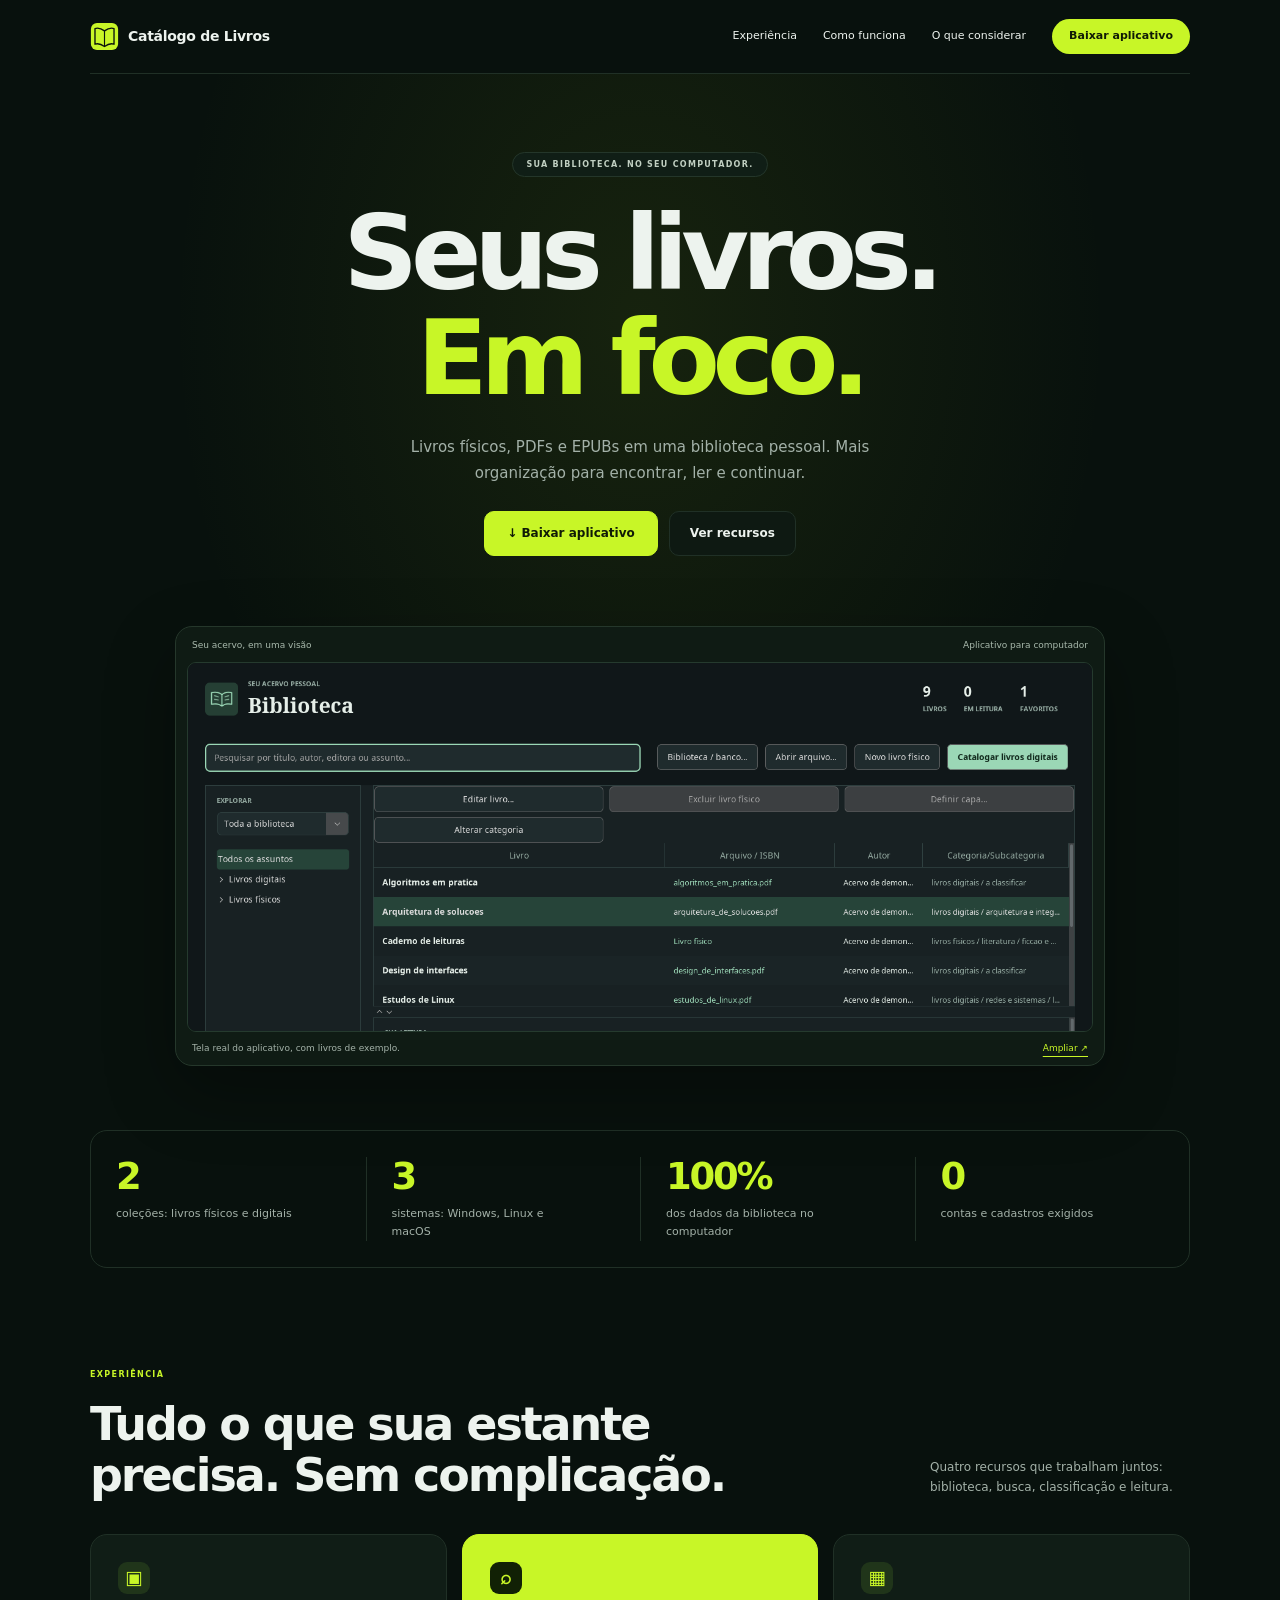
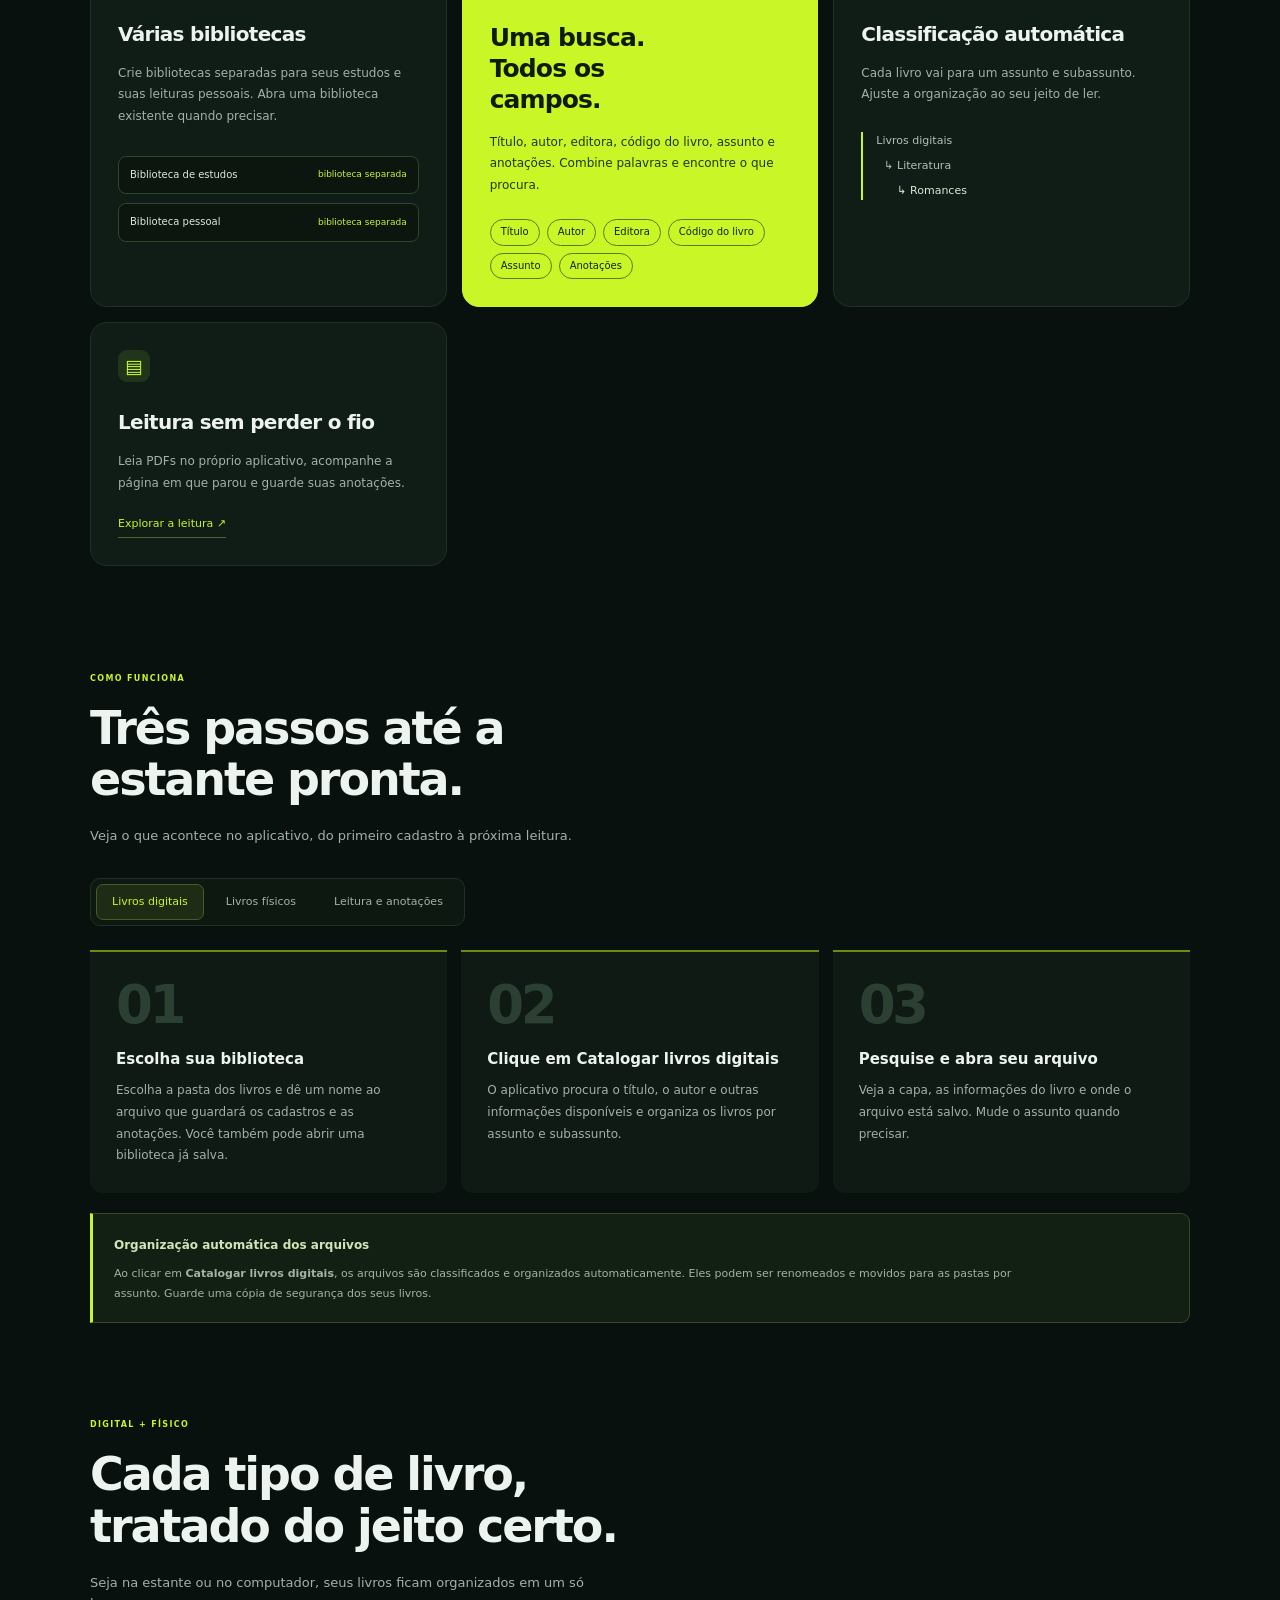
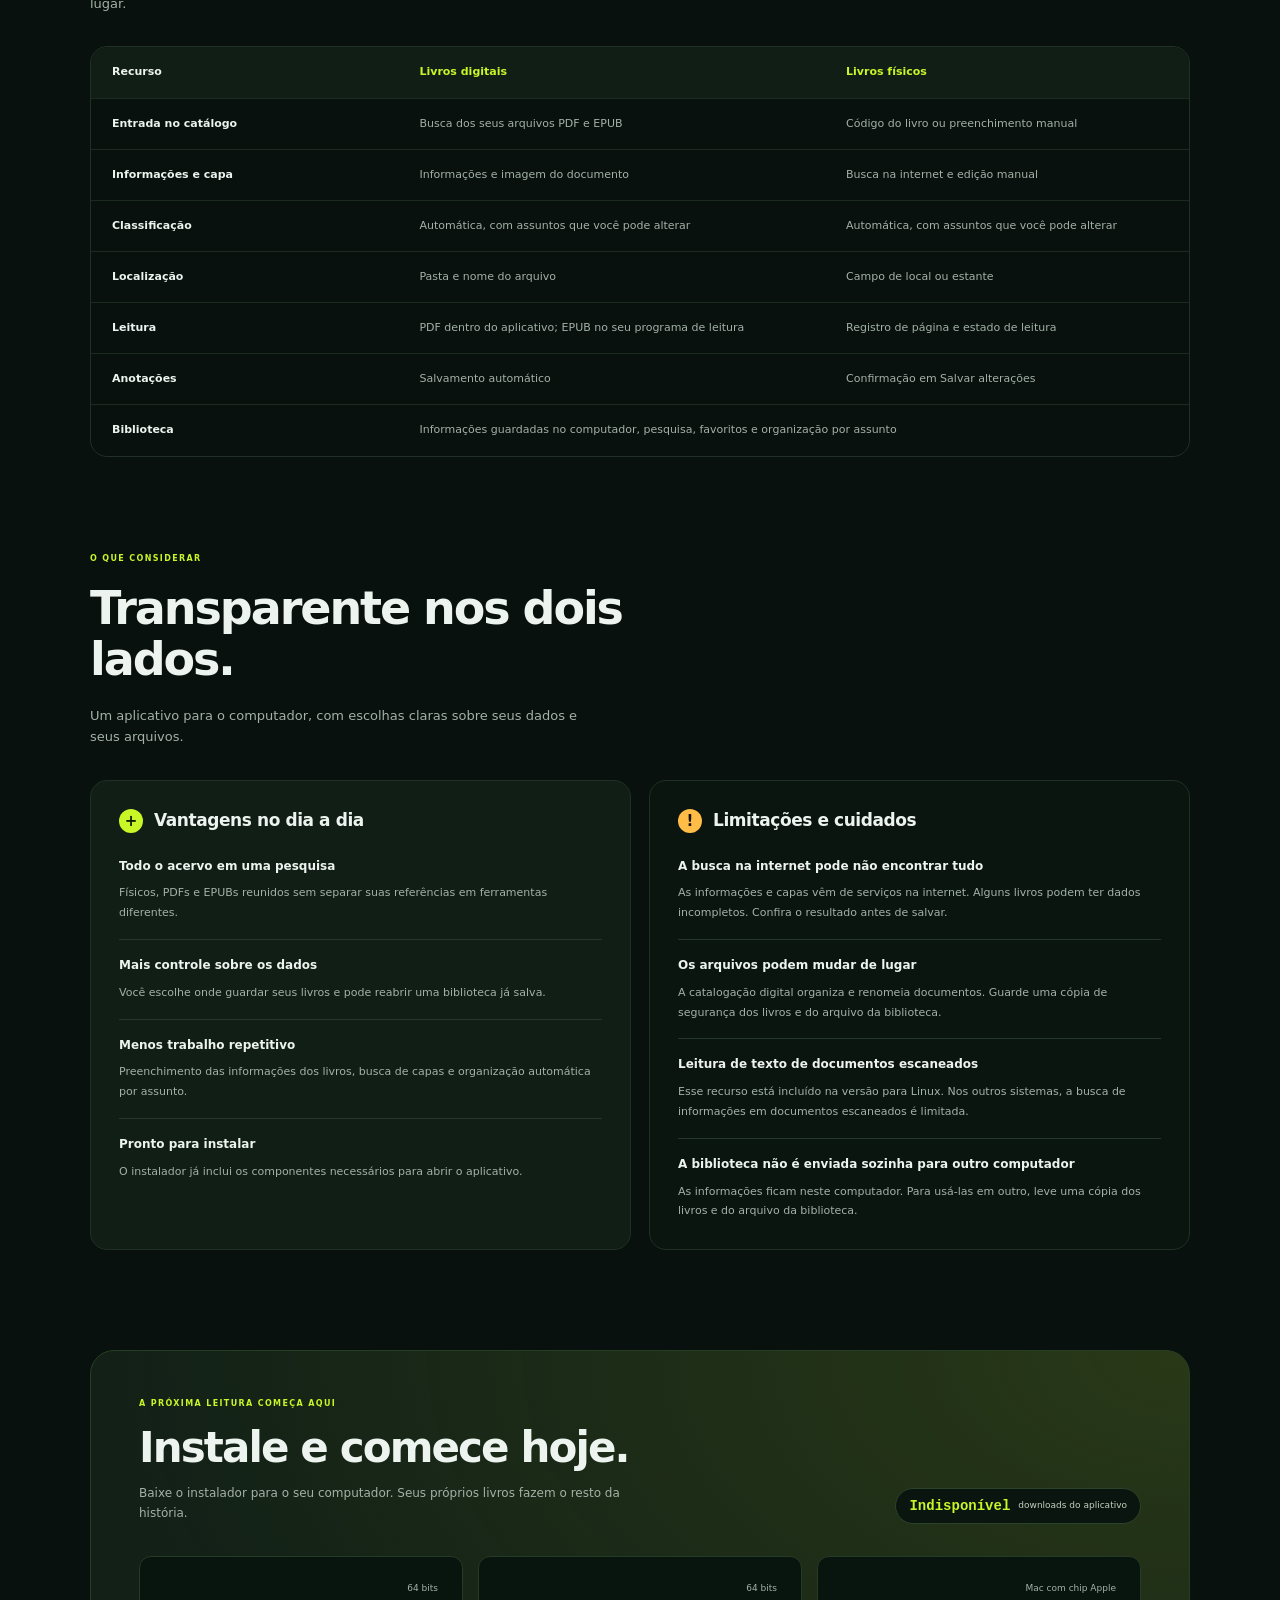
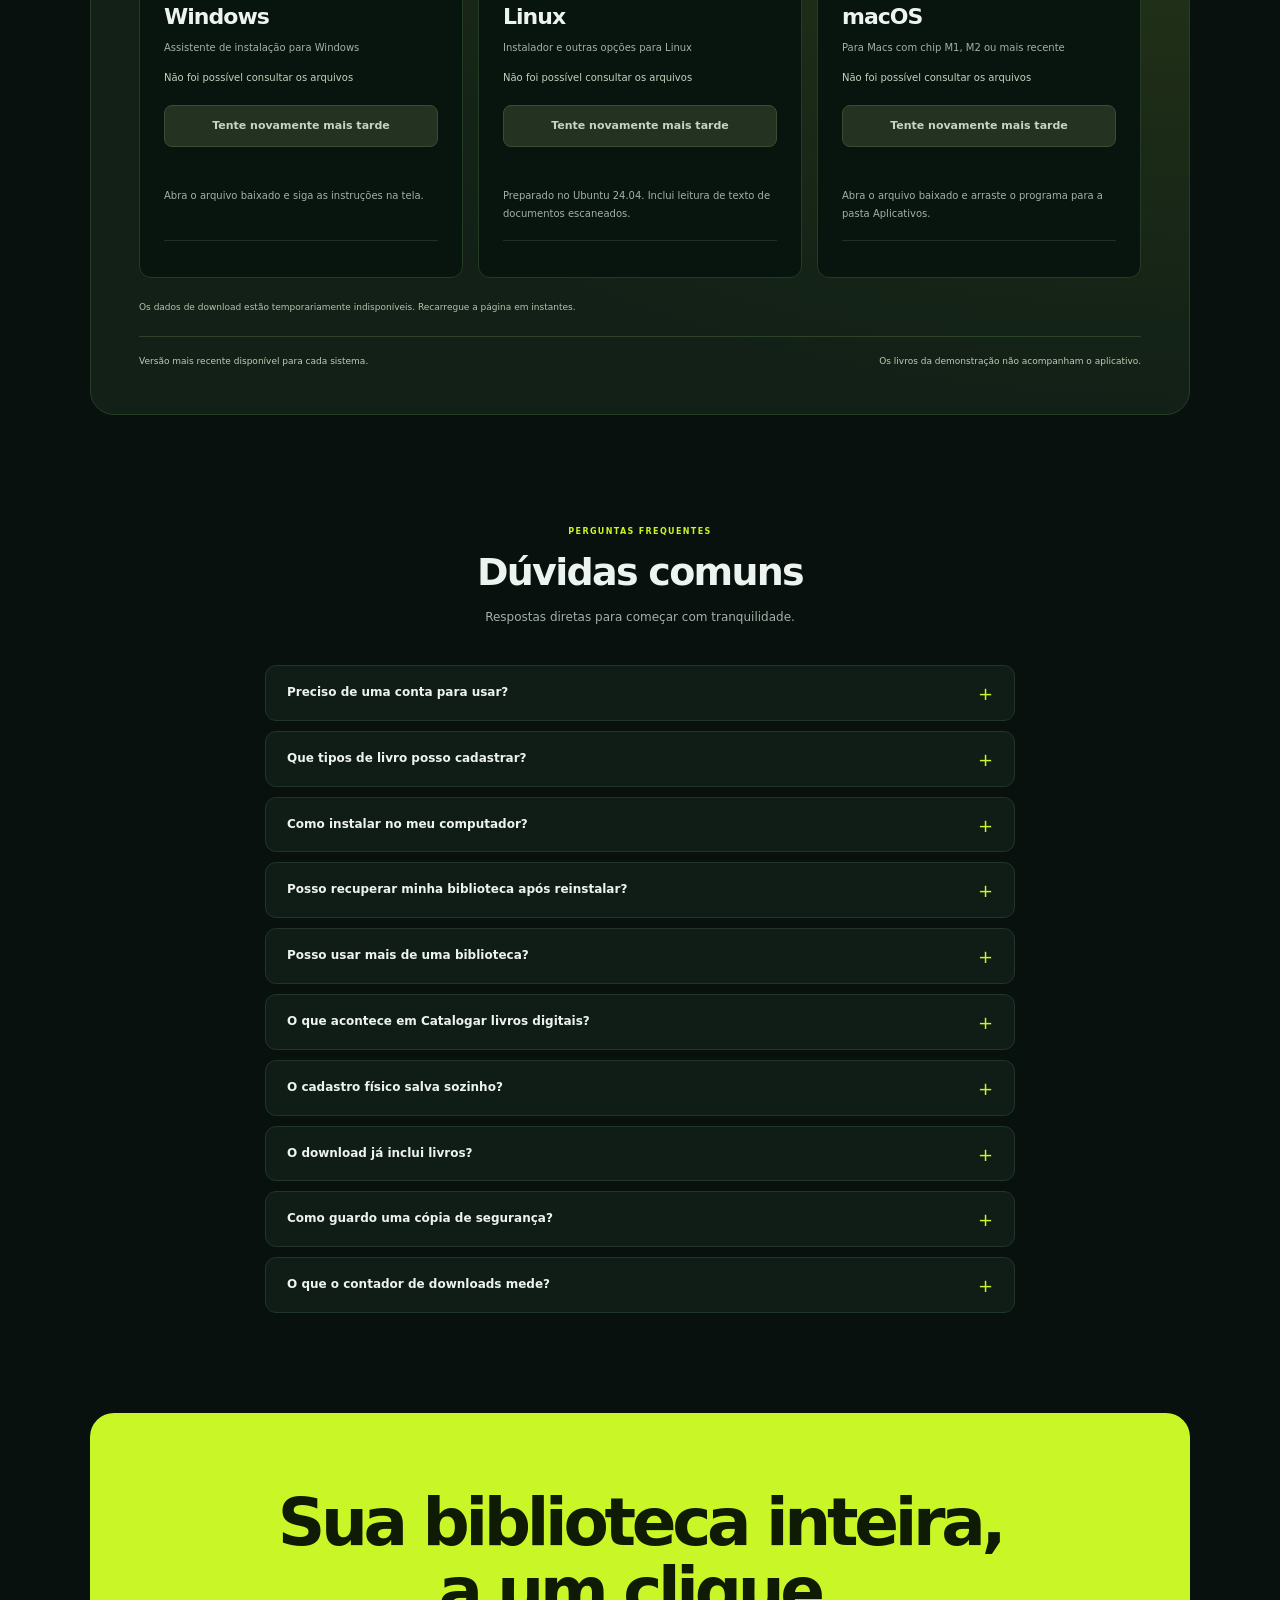
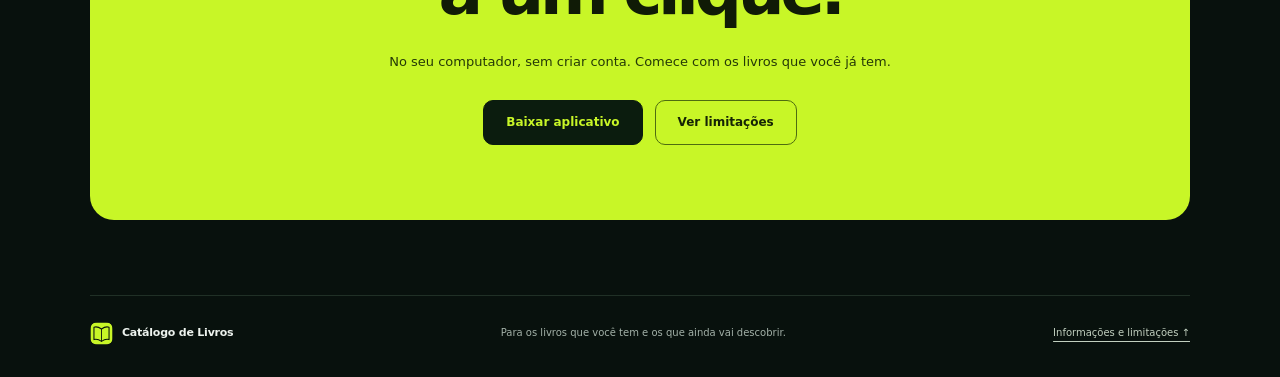
==== commit d150403b: "style: aplicar referência escura vibrante à página do projeto" ====
--- a/docs/index.html
+++ b/docs/index.html
@@ -1,35 +1,36 @@
-<!doctype html>
+<!DOCTYPE html>
+
 <html lang="pt-BR"><head>
-<meta charset="utf-8"><meta name="viewport" content="width=device-width, initial-scale=1"><meta name="theme-color" content="#0b1210">
+<meta charset="utf-8"/><meta content="width=device-width, initial-scale=1" name="viewport"/><meta content="#0b1210" name="theme-color"/>
 <title>Catálogo de Livros | Seu acervo, em foco.</title>
-<meta name="description" content="Organize seus livros físicos e digitais no computador. Busque pelo código do livro, encontre capas e continue suas leituras. Baixe para Windows, Linux e macOS.">
-<meta property="og:title" content="Catálogo de Livros | Seu acervo, em foco."><meta property="og:description" content="Do livro na estante ao PDF no computador. Conheça uma biblioteca pessoal com organização automática, busca e continuidade de leitura."><meta property="og:type" content="website"><meta property="og:url" content="https://mpblima.github.io/catalogo-livros/"><meta property="og:image" content="https://mpblima.github.io/catalogo-livros/imagens/biblioteca-demo.png">
-<link rel="canonical" href="https://mpblima.github.io/catalogo-livros/"><link rel="icon" href="assets/catalogo.svg" type="image/svg+xml"><link rel="stylesheet" href="assets/site.css"><script src="assets/site.js" defer></script>
+<meta content="Organize seus livros físicos e digitais no computador. Busque pelo código do livro, encontre capas e continue suas leituras. Baixe para Windows, Linux e macOS." name="description"/>
+<meta content="Catálogo de Livros | Seu acervo, em foco." property="og:title"/><meta content="Do livro na estante ao PDF no computador. Conheça uma biblioteca pessoal com organização automática, busca e continuidade de leitura." property="og:description"/><meta content="website" property="og:type"/><meta content="https://mpblima.github.io/catalogo-livros/" property="og:url"/><meta content="https://mpblima.github.io/catalogo-livros/imagens/biblioteca-demo.png" property="og:image"/>
+<link href="https://mpblima.github.io/catalogo-livros/" rel="canonical"/><link href="assets/catalogo.svg" rel="icon" type="image/svg+xml"/><link href="assets/site.css" rel="stylesheet"/><script defer="" src="assets/site.js"></script>
 </head><body>
 <a class="skip" href="#conteudo">Pular para o conteúdo</a>
-<header class="header wrap"><a class="brand" href="#" aria-label="Catálogo de Livros, início"><img src="assets/catalogo.svg" width="38" height="38" alt=""><span>Catálogo<span class="brand-sub">de Livros</span></span></a><nav aria-label="Navegação principal"><a href="#experiencia">Experiência</a><a href="#como-funciona">Como funciona</a><a href="#antes-de-baixar">O que considerar</a><a class="nav-download" href="#downloads">Baixar aplicativo <span aria-hidden="true">↗</span></a></nav></header>
+<header class="header wrap"><a aria-label="Catálogo de Livros, início" class="brand" href="#"><img alt="" height="38" src="assets/catalogo.svg" width="38"/><span>Catálogo de Livros</span></a><nav aria-label="Navegação principal"><a href="#experiencia">Experiência</a><a href="#como-funciona">Como funciona</a><a href="#antes-de-baixar">O que considerar</a><a class="nav-download" href="#downloads">Baixar aplicativo</a></nav></header>
 <main id="conteudo">
-<section class="hero wrap" aria-labelledby="hero-title"><div class="hero-copy"><p class="eyebrow">SUA BIBLIOTECA. NO SEU COMPUTADOR.</p><h1 id="hero-title">Seus livros.<br><span>Em foco.</span></h1><p class="hero-description">Livros físicos, PDFs e EPUBs em uma biblioteca pessoal. Mais organização para encontrar, ler e continuar.</p><div class="hero-actions"><a class="button primary" href="#downloads">Encontrar minha versão <span aria-hidden="true">↓</span></a><a class="text-link" href="#como-funciona">Conhecer os recursos <span aria-hidden="true">↗</span></a></div></div><figure class="hero-screen"><div class="screen-caption"><span>Seu acervo, em uma visão</span><span>Aplicativo para computador</span></div><a href="imagens/biblioteca-demo.png" target="_blank" rel="noopener" aria-label="Ampliar imagem da biblioteca"><img src="imagens/biblioteca-demo.png" width="1480" height="1000" alt="Tela real do aplicativo com acervo demonstrativo, pesquisa, categorias e detalhes do arquivo" fetchpriority="high"></a><figcaption><span>Tela real do aplicativo, com livros de exemplo.</span><a href="imagens/biblioteca-demo.png" target="_blank" rel="noopener">Ampliar ↗</a></figcaption></figure></section>
-<div class="facts wrap" aria-label="Resumo do aplicativo"><p><strong>Dois acervos.</strong><span>Livros físicos e digitais juntos</span></p><p><strong>Três sistemas.</strong><span>Windows, Linux e macOS</span></p><p><strong>Dados locais.</strong><span>Seus dados ficam no computador</span></p><p><strong>Sem criar conta.</strong><span>Abra o aplicativo e comece</span></p></div>
-<section class="experience wrap" id="experiencia" aria-labelledby="experience-title"><div class="section-intro"><h2 id="experience-title">Uma biblioteca que faz<br>mais do que listar títulos.</h2><p>Organização, descoberta e leitura conectadas ao acervo que você já tem.</p></div><div class="bento">
-<article class="bento-library"><div class="feature-symbol" aria-hidden="true">↗</div><h3>Seu acervo não precisa<br>caber em uma pasta só.</h3><p>Escolha a pasta dos seus livros e onde guardar as informações da biblioteca. Comece uma biblioteca nova ou abra o arquivo que você já usava antes de reinstalar.</p><div class="library-pairs"><div><span>Biblioteca de estudos</span><small>Seus livros de estudo</small></div><div><span>Biblioteca pessoal</span><small>Suas leituras pessoais</small></div></div><p class="card-note">Exemplos de organização. Você pode trocar de biblioteca dentro do aplicativo.</p></article>
-<article class="bento-find"><span class="feature-label">ENCONTRE O QUE IMPORTA</span><h3>Uma pesquisa.<br>Muitas formas de chegar.</h3><p>Combine palavras de títulos, autores, editoras, assuntos e anotações para encontrar sua próxima leitura.</p><div class="keyword-list" aria-label="Campos pesquisáveis"><span>Título</span><span>Autor</span><span>Editora</span><span>Código do livro</span><span>Assunto</span><span>Anotações</span></div><p class="card-note">A pesquisa nos livros já cadastrados funciona sem internet.</p></article>
-<article class="bento-categories"><span class="feature-label">ORGANIZAÇÃO COM FLEXIBILIDADE</span><h3>Classificação automática.<br>O ajuste final é seu.</h3><p>Os livros são separados por assunto e subassunto. Você pode mudar essa organização. Ao escolher um assunto, verá também os livros dos subassuntos.</p><div class="category-example" aria-label="Exemplo de assuntos e subassuntos"><span>Livros digitais</span><span>↳ Literatura</span><span>↳ Romances</span></div></article>
-<article class="bento-read"><span class="feature-label">CONTINUE DE ONDE PAROU</span><h3>Não perca o fio<br>da leitura.</h3><p>Leia PDFs dentro do aplicativo, passando pelas páginas sem interrupções. Guarde favoritos, a página em que parou e suas anotações.</p><a class="text-link" href="#como-funciona" data-select-tab="reading">Explorar a leitura ↗</a></article>
+<section aria-labelledby="hero-title" class="hero wrap"><div class="hero-copy"><p class="eyebrow">SUA BIBLIOTECA. NO SEU COMPUTADOR.</p><h1 id="hero-title">Seus livros.<br/><span>Em foco.</span></h1><p class="hero-description">Livros físicos, PDFs e EPUBs em uma biblioteca pessoal. Mais organização para encontrar, ler e continuar.</p><div class="hero-actions"><a class="button primary" href="#downloads">↓  Baixar aplicativo</a><a class="text-link" href="#como-funciona">Ver recursos</a></div></div><figure class="hero-screen"><div class="screen-caption"><span>Seu acervo, em uma visão</span><span>Aplicativo para computador</span></div><a aria-label="Ampliar imagem da biblioteca" href="imagens/biblioteca-demo.png" rel="noopener" target="_blank"><img alt="Tela real do aplicativo com acervo demonstrativo, pesquisa, categorias e detalhes do arquivo" fetchpriority="high" height="1000" src="imagens/biblioteca-demo.png" width="1480"/></a><figcaption><span>Tela real do aplicativo, com livros de exemplo.</span><a href="imagens/biblioteca-demo.png" rel="noopener" target="_blank">Ampliar ↗</a></figcaption></figure></section>
+<div aria-label="Resumo do aplicativo" class="facts wrap"><p><strong>2</strong><span>coleções: livros físicos e digitais</span></p><p><strong>3</strong><span>sistemas: Windows, Linux e macOS</span></p><p><strong>100%</strong><span>dos dados da biblioteca no computador</span></p><p><strong>0</strong><span>contas e cadastros exigidos</span></p></div>
+<section aria-labelledby="experience-title" class="experience wrap" id="experiencia"><div class="section-intro"><p class="section-kicker">EXPERIÊNCIA</p><h2 id="experience-title">Tudo o que sua estante<br/>precisa. Sem complicação.</h2><p>Quatro recursos que trabalham juntos: biblioteca, busca, classificação e leitura.</p></div><div class="bento">
+<article class="bento-library"><span aria-hidden="true" class="feature-symbol">▣</span><h3>Várias bibliotecas</h3><p>Crie bibliotecas separadas para seus estudos e suas leituras pessoais. Abra uma biblioteca existente quando precisar.</p><div class="library-pairs"><div><span>Biblioteca de estudos</span><small>biblioteca separada</small></div><div><span>Biblioteca pessoal</span><small>biblioteca separada</small></div></div></article>
+<article class="bento-find"><span aria-hidden="true" class="feature-symbol">⌕</span><h3>Uma busca. Todos os campos.</h3><p>Título, autor, editora, código do livro, assunto e anotações. Combine palavras e encontre o que procura.</p><div aria-label="Campos pesquisáveis" class="keyword-list"><span>Título</span><span>Autor</span><span>Editora</span><span>Código do livro</span><span>Assunto</span><span>Anotações</span></div></article>
+<article class="bento-categories"><span aria-hidden="true" class="feature-symbol">▦</span><h3>Classificação automática</h3><p>Cada livro vai para um assunto e subassunto. Ajuste a organização ao seu jeito de ler.</p><div aria-label="Exemplo de assuntos e subassuntos" class="category-example"><span>Livros digitais</span><span>↳ Literatura</span><span>↳ Romances</span></div></article>
+<article class="bento-read"><span aria-hidden="true" class="feature-symbol">▤</span><h3>Leitura sem perder o fio</h3><p>Leia PDFs no próprio aplicativo, acompanhe a página em que parou e guarde suas anotações.</p><a class="text-link" data-select-tab="reading" href="#como-funciona">Explorar a leitura ↗</a></article>
 </div></section>
-<section class="workflow" id="como-funciona" aria-labelledby="workflow-title"><div class="wrap"><div class="section-intro"><h2 id="workflow-title">Da estante ao arquivo.<br>Um jeito de cuidar de cada livro.</h2><p>Veja o que acontece no aplicativo, do primeiro cadastro à próxima leitura.</p></div><div class="scenario-tabs" role="tablist" aria-label="Maneiras de usar o aplicativo"><button id="tab-digital" role="tab" aria-selected="true" aria-controls="panel-digital" data-tab="digital">Livros digitais</button><button id="tab-physical" role="tab" aria-selected="false" tabindex="-1" aria-controls="panel-physical" data-tab="physical">Livros físicos</button><button id="tab-reading" role="tab" aria-selected="false" tabindex="-1" aria-controls="panel-reading" data-tab="reading">Leitura e anotações</button></div>
-<div class="scenario" id="panel-digital" role="tabpanel" aria-labelledby="tab-digital"><div class="scenario-copy"><h3>Da pasta solta<br>à biblioteca organizada.</h3><ol class="steps"><li><strong>Escolha sua biblioteca</strong><p>Escolha a pasta dos livros e dê um nome ao arquivo que guardará os cadastros e as anotações. Você também pode abrir uma biblioteca já salva.</p></li><li><strong>Clique em Catalogar livros digitais</strong><p>O aplicativo procura o título, o autor e outras informações disponíveis e organiza os livros por assunto e subassunto.</p></li><li><strong>Pesquise e abra seu arquivo</strong><p>Veja a capa, as informações do livro e onde o arquivo está salvo. Mude o assunto quando precisar.</p></li></ol><aside class="important-note"><strong>Organização automática dos arquivos</strong><p>Ao clicar em <b>Catalogar livros digitais</b>, os arquivos são classificados e organizados automaticamente. Eles podem ser renomeados e movidos para as pastas por assunto. Guarde uma cópia de segurança dos seus livros.</p></aside></div><figure class="scenario-screen"><img src="imagens/biblioteca-demo.png" width="1480" height="1000" alt="Biblioteca digital com pesquisa, classificação e localização do arquivo selecionado" loading="lazy"><figcaption>Pesquisa e detalhes em painéis com altura ajustável.</figcaption></figure></div>
-<div class="scenario" id="panel-physical" role="tabpanel" aria-labelledby="tab-physical" hidden><div class="scenario-copy"><h3>O livro está na estante.<br>Os dados ficam aqui.</h3><ol class="steps"><li><strong>Digite ou leia o código do livro</strong><p>O ISBN é o número que identifica o livro, geralmente junto ao código de barras da capa. Digite esse número ou use um leitor de código de barras compatível. Se preferir, preencha os campos manualmente.</p></li><li><strong>Dados, capa e categoria</strong><p>A busca preenche as informações disponíveis e tenta encontrar a capa, com indicação do progresso. Revise os campos e personalize a categoria.</p></li><li><strong>Salve quando estiver pronto</strong><p>Só o botão Salvar alterações grava o cadastro físico. Cadastrar novo livro limpa os dados pendentes sem salvar.</p></li></ol><aside class="important-note"><strong>A capa manual é o último recurso</strong><p>Se nenhuma capa for encontrada, ou você preferir outra, cole o endereço da imagem da capa na internet. A imagem escolhida será guardada junto das informações do livro.</p></aside></div><figure class="scenario-screen physical-screen"><img src="imagens/cadastro-demo.png" width="1020" height="840" alt="Formulário real de edição de livro físico, com informações, capa, localização e botão Salvar alterações" loading="lazy"><figcaption>Exemplar de demonstração. O download não inclui livros.</figcaption></figure></div>
-<div class="scenario" id="panel-reading" role="tabpanel" aria-labelledby="tab-reading" hidden><div class="scenario-copy"><h3>As suas leituras<br>também têm memória.</h3><ol class="steps"><li><strong>Abra e continue</strong><p>Leia arquivos PDF dentro do aplicativo e continue de onde parou. Livros no formato EPUB abrem no programa de leitura instalado no computador.</p></li><li><strong>Marque o que interessa</strong><p>Guarde favoritos, acompanhe a página atual e registre suas ideias nas anotações do livro.</p></li><li><strong>Encontre as informações com conforto</strong><p>Ajuste a altura da lista e dos detalhes. Role o painel inferior para acessar todas as informações.</p></li></ol><aside class="important-note"><strong>Cada acervo tem seu salvamento</strong><p>As anotações dos digitais são salvas automaticamente. Nos físicos, confirme suas alterações em Salvar alterações. Se duas janelas alterarem a mesma anotação, o aplicativo avisa antes de substituir o texto.</p></aside></div><figure class="scenario-screen"><img src="imagens/biblioteca-demo.png" width="1480" height="1000" alt="Painel de detalhes de um livro digital, com favorito, progresso, capa e resumo" loading="lazy"><figcaption>Suas informações de leitura ficam guardadas no computador.</figcaption></figure></div>
+<section aria-labelledby="workflow-title" class="workflow" id="como-funciona"><div class="wrap"><div class="section-intro"><p class="section-kicker">COMO FUNCIONA</p><h2 id="workflow-title">Três passos até a<br/>estante pronta.</h2><p>Veja o que acontece no aplicativo, do primeiro cadastro à próxima leitura.</p></div><div aria-label="Maneiras de usar o aplicativo" class="scenario-tabs" role="tablist"><button aria-controls="panel-digital" aria-selected="true" data-tab="digital" id="tab-digital" role="tab">Livros digitais</button><button aria-controls="panel-physical" aria-selected="false" data-tab="physical" id="tab-physical" role="tab" tabindex="-1">Livros físicos</button><button aria-controls="panel-reading" aria-selected="false" data-tab="reading" id="tab-reading" role="tab" tabindex="-1">Leitura e anotações</button></div>
+<div aria-labelledby="tab-digital" class="scenario" id="panel-digital" role="tabpanel"><div class="scenario-copy"><ol class="steps"><li><strong>Escolha sua biblioteca</strong><p>Escolha a pasta dos livros e dê um nome ao arquivo que guardará os cadastros e as anotações. Você também pode abrir uma biblioteca já salva.</p></li><li><strong>Clique em Catalogar livros digitais</strong><p>O aplicativo procura o título, o autor e outras informações disponíveis e organiza os livros por assunto e subassunto.</p></li><li><strong>Pesquise e abra seu arquivo</strong><p>Veja a capa, as informações do livro e onde o arquivo está salvo. Mude o assunto quando precisar.</p></li></ol><aside class="important-note"><strong>Organização automática dos arquivos</strong><p>Ao clicar em <b>Catalogar livros digitais</b>, os arquivos são classificados e organizados automaticamente. Eles podem ser renomeados e movidos para as pastas por assunto. Guarde uma cópia de segurança dos seus livros.</p></aside></div></div>
+<div aria-labelledby="tab-physical" class="scenario" hidden="" id="panel-physical" role="tabpanel"><div class="scenario-copy"><ol class="steps"><li><strong>Digite ou leia o código do livro</strong><p>O ISBN é o número que identifica o livro, geralmente junto ao código de barras da capa. Digite esse número ou use um leitor de código de barras compatível. Se preferir, preencha os campos manualmente.</p></li><li><strong>Dados, capa e categoria</strong><p>A busca preenche as informações disponíveis e tenta encontrar a capa, com indicação do progresso. Revise os campos e personalize a categoria.</p></li><li><strong>Salve quando estiver pronto</strong><p>Só o botão Salvar alterações grava o cadastro físico. Cadastrar novo livro limpa os dados pendentes sem salvar.</p></li></ol><aside class="important-note"><strong>A capa manual é o último recurso</strong><p>Se nenhuma capa for encontrada, ou você preferir outra, cole o endereço da imagem da capa na internet. A imagem escolhida será guardada junto das informações do livro.</p></aside></div><a class="text-link form-preview" href="imagens/cadastro-demo.png" rel="noopener" target="_blank">Ver o cadastro de um livro físico ↗</a></div>
+<div aria-labelledby="tab-reading" class="scenario" hidden="" id="panel-reading" role="tabpanel"><div class="scenario-copy"><ol class="steps"><li><strong>Abra e continue</strong><p>Leia arquivos PDF dentro do aplicativo e continue de onde parou. Livros no formato EPUB abrem no programa de leitura instalado no computador.</p></li><li><strong>Marque o que interessa</strong><p>Guarde favoritos, acompanhe a página atual e registre suas ideias nas anotações do livro.</p></li><li><strong>Encontre as informações com conforto</strong><p>Ajuste a altura da lista e dos detalhes. Role o painel inferior para acessar todas as informações.</p></li></ol><aside class="important-note"><strong>Cada acervo tem seu salvamento</strong><p>As anotações dos digitais são salvas automaticamente. Nos físicos, confirme suas alterações em Salvar alterações. Se duas janelas alterarem a mesma anotação, o aplicativo avisa antes de substituir o texto.</p></aside></div></div>
 </div></section>
-<section class="compare-section wrap" aria-labelledby="compare-title"><div class="section-intro"><h2 id="compare-title">Físico ou digital.<br>O mesmo cuidado com o acervo.</h2><p>Seja na estante ou no computador, seus livros ficam organizados em um só lugar.</p></div><div class="comparison-table" role="region" aria-label="Comparação dos acervos" tabindex="0"><table><thead><tr><th scope="col">Recurso</th><th scope="col">Livros digitais</th><th scope="col">Livros físicos</th></tr></thead><tbody><tr><th scope="row">Entrada no catálogo</th><td>Busca dos seus arquivos PDF e EPUB</td><td>Código do livro ou preenchimento manual</td></tr><tr><th scope="row">Informações e capa</th><td>Informações e imagem do documento</td><td>Busca na internet e edição manual</td></tr><tr><th scope="row">Classificação</th><td>Automática, com assuntos que você pode alterar</td><td>Automática, com assuntos que você pode alterar</td></tr><tr><th scope="row">Localização</th><td>Pasta e nome do arquivo</td><td>Campo de local ou estante</td></tr><tr><th scope="row">Leitura</th><td>PDF dentro do aplicativo; EPUB no seu programa de leitura</td><td>Registro de página e estado de leitura</td></tr><tr><th scope="row">Anotações</th><td>Salvamento automático</td><td>Confirmação em Salvar alterações</td></tr><tr><th scope="row">Biblioteca</th><td colspan="2">Informações guardadas no computador, pesquisa, favoritos e organização por assunto</td></tr></tbody></table></div></section>
-<section class="honest wrap" id="antes-de-baixar" aria-labelledby="honest-title"><div class="section-intro"><h2 id="honest-title">O que você ganha.<br>O que precisa saber.</h2><p>Um aplicativo para o computador, com escolhas claras sobre seus dados e seus arquivos.</p></div><div class="pros-cons"><article class="advantages"><div class="column-label"><span aria-hidden="true">+</span><h3>Vantagens no dia a dia</h3></div><ul><li><strong>Todo o acervo em uma pesquisa</strong><p>Físicos, PDFs e EPUBs reunidos sem separar suas referências em ferramentas diferentes.</p></li><li><strong>Mais controle sobre os dados</strong><p>Você escolhe onde guardar seus livros e pode reabrir uma biblioteca já salva.</p></li><li><strong>Menos trabalho repetitivo</strong><p>Preenchimento das informações dos livros, busca de capas e organização automática por assunto.</p></li><li><strong>Pronto para instalar</strong><p>O instalador já inclui os componentes necessários para abrir o aplicativo.</p></li></ul></article><article class="limitations"><div class="column-label"><span aria-hidden="true">!</span><h3>Limitações e cuidados</h3></div><ul><li><strong>A busca na internet pode não encontrar tudo</strong><p>As informações e capas vêm de serviços na internet. Alguns livros podem ter dados incompletos. Confira o resultado antes de salvar.</p></li><li><strong>Os arquivos podem mudar de lugar</strong><p>A catalogação digital organiza e renomeia documentos. Guarde uma cópia de segurança dos livros e do arquivo da biblioteca.</p></li><li><strong>Leitura de texto de documentos escaneados</strong><p>Esse recurso está incluído na versão para Linux. Nos outros sistemas, a busca de informações em documentos escaneados é limitada.</p></li><li><strong>A biblioteca não é enviada sozinha para outro computador</strong><p>As informações ficam neste computador. Para usá-las em outro, leve uma cópia dos livros e do arquivo da biblioteca.</p></li></ul></article></div></section>
-<section class="download-section" id="downloads" aria-labelledby="download-title"><div class="wrap"><div class="download-heading"><div><p class="eyebrow">A PRÓXIMA LEITURA COMEÇA AQUI</p><h2 id="download-title">Dê um novo lugar<br>à sua biblioteca.</h2><p>Baixe o instalador para o seu computador. Seus próprios livros fazem o resto da história.</p></div><div class="download-counter"><strong id="download-total">…</strong><span>downloads do aplicativo</span><small>Contagem dos arquivos do aplicativo baixados em todas as versões</small></div></div><div class="platform-grid" aria-live="polite">
-<article class="platform" data-platform="windows"><div class="platform-top"><span class="platform-mark" aria-hidden="true">W</span><span class="platform-architecture">64 bits</span></div><h3>Windows</h3><p class="platform-detail">Assistente de instalação para Windows</p><p class="release-version">Buscando última versão…</p><a class="button platform-button" aria-disabled="true">Carregando download</a><div class="alternatives"></div><p class="install-hint">Abra o arquivo baixado e siga as instruções na tela.</p><p class="platform-count"></p></article>
-<article class="platform" data-platform="linux"><div class="platform-top"><span class="platform-mark" aria-hidden="true">L</span><span class="platform-architecture">64 bits</span></div><h3>Linux</h3><p class="platform-detail">Instalador e outras opções para Linux</p><p class="release-version">Buscando última versão…</p><a class="button platform-button" aria-disabled="true">Carregando download</a><div class="alternatives"></div><p class="install-hint">Preparado no Ubuntu 24.04. Inclui leitura de texto de documentos escaneados.</p><p class="platform-count"></p></article>
-<article class="platform" data-platform="macos"><div class="platform-top"><span class="platform-mark" aria-hidden="true">M</span><span class="platform-architecture">Mac com chip Apple</span></div><h3>macOS</h3><p class="platform-detail">Para Macs com chip M1, M2 ou mais recente</p><p class="release-version">Buscando última versão…</p><a class="button platform-button" aria-disabled="true">Carregando download</a><div class="alternatives"></div><p class="install-hint">Abra o arquivo baixado e arraste o programa para a pasta Aplicativos.</p><p class="platform-count"></p></article>
-</div><p id="download-status" class="download-status" role="status">Consultando os arquivos publicados. Downloads fornecidos diretamente pelo GitHub.</p><noscript><p>Ative o JavaScript para carregar os links e os contadores de download.</p></noscript><div class="download-footnote"><span>Versão mais recente disponível para cada sistema.</span><span>Os livros da demonstração não acompanham o aplicativo.</span></div></div></section>
-<section class="questions wrap" aria-labelledby="questions-title"><div class="faq-heading"><h2 id="questions-title">Mais contexto.<br>Menos dúvidas.</h2><p>Algumas respostas antes de organizar a primeira biblioteca.</p></div><div class="faq-list">
+<section aria-labelledby="compare-title" class="compare-section wrap"><div class="section-intro"><p class="section-kicker">DIGITAL + FÍSICO</p><h2 id="compare-title">Cada tipo de livro,<br/>tratado do jeito certo.</h2><p>Seja na estante ou no computador, seus livros ficam organizados em um só lugar.</p></div><div aria-label="Comparação dos acervos" class="comparison-table" role="region" tabindex="0"><table><thead><tr><th scope="col">Recurso</th><th scope="col">Livros digitais</th><th scope="col">Livros físicos</th></tr></thead><tbody><tr><th scope="row">Entrada no catálogo</th><td>Busca dos seus arquivos PDF e EPUB</td><td>Código do livro ou preenchimento manual</td></tr><tr><th scope="row">Informações e capa</th><td>Informações e imagem do documento</td><td>Busca na internet e edição manual</td></tr><tr><th scope="row">Classificação</th><td>Automática, com assuntos que você pode alterar</td><td>Automática, com assuntos que você pode alterar</td></tr><tr><th scope="row">Localização</th><td>Pasta e nome do arquivo</td><td>Campo de local ou estante</td></tr><tr><th scope="row">Leitura</th><td>PDF dentro do aplicativo; EPUB no seu programa de leitura</td><td>Registro de página e estado de leitura</td></tr><tr><th scope="row">Anotações</th><td>Salvamento automático</td><td>Confirmação em Salvar alterações</td></tr><tr><th scope="row">Biblioteca</th><td colspan="2">Informações guardadas no computador, pesquisa, favoritos e organização por assunto</td></tr></tbody></table></div></section>
+<section aria-labelledby="honest-title" class="honest wrap" id="antes-de-baixar"><div class="section-intro"><p class="section-kicker">O QUE CONSIDERAR</p><h2 id="honest-title">Transparente nos dois lados.</h2><p>Um aplicativo para o computador, com escolhas claras sobre seus dados e seus arquivos.</p></div><div class="pros-cons"><article class="advantages"><div class="column-label"><span aria-hidden="true">+</span><h3>Vantagens no dia a dia</h3></div><ul><li><strong>Todo o acervo em uma pesquisa</strong><p>Físicos, PDFs e EPUBs reunidos sem separar suas referências em ferramentas diferentes.</p></li><li><strong>Mais controle sobre os dados</strong><p>Você escolhe onde guardar seus livros e pode reabrir uma biblioteca já salva.</p></li><li><strong>Menos trabalho repetitivo</strong><p>Preenchimento das informações dos livros, busca de capas e organização automática por assunto.</p></li><li><strong>Pronto para instalar</strong><p>O instalador já inclui os componentes necessários para abrir o aplicativo.</p></li></ul></article><article class="limitations"><div class="column-label"><span aria-hidden="true">!</span><h3>Limitações e cuidados</h3></div><ul><li><strong>A busca na internet pode não encontrar tudo</strong><p>As informações e capas vêm de serviços na internet. Alguns livros podem ter dados incompletos. Confira o resultado antes de salvar.</p></li><li><strong>Os arquivos podem mudar de lugar</strong><p>A catalogação digital organiza e renomeia documentos. Guarde uma cópia de segurança dos livros e do arquivo da biblioteca.</p></li><li><strong>Leitura de texto de documentos escaneados</strong><p>Esse recurso está incluído na versão para Linux. Nos outros sistemas, a busca de informações em documentos escaneados é limitada.</p></li><li><strong>A biblioteca não é enviada sozinha para outro computador</strong><p>As informações ficam neste computador. Para usá-las em outro, leve uma cópia dos livros e do arquivo da biblioteca.</p></li></ul></article></div></section>
+<section aria-labelledby="download-title" class="download-section" id="downloads"><div class="wrap"><div class="download-heading"><div><p class="eyebrow">A PRÓXIMA LEITURA COMEÇA AQUI</p><h2 id="download-title">Instale e comece hoje.</h2><p>Baixe o instalador para o seu computador. Seus próprios livros fazem o resto da história.</p></div><div class="download-counter"><strong id="download-total">…</strong><span>downloads do aplicativo</span><small>Contagem dos arquivos do aplicativo baixados em todas as versões</small></div></div><div aria-live="polite" class="platform-grid">
+<article class="platform" data-platform="windows"><div class="platform-top"><span aria-hidden="true" class="platform-mark">W</span><span class="platform-architecture">64 bits</span></div><h3>Windows</h3><p class="platform-detail">Assistente de instalação para Windows</p><p class="release-version">Buscando última versão…</p><a aria-disabled="true" class="button platform-button">Carregando download</a><div class="alternatives"></div><p class="install-hint">Abra o arquivo baixado e siga as instruções na tela.</p><p class="platform-count"></p></article>
+<article class="platform" data-platform="linux"><div class="platform-top"><span aria-hidden="true" class="platform-mark">L</span><span class="platform-architecture">64 bits</span></div><h3>Linux</h3><p class="platform-detail">Instalador e outras opções para Linux</p><p class="release-version">Buscando última versão…</p><a aria-disabled="true" class="button platform-button">Carregando download</a><div class="alternatives"></div><p class="install-hint">Preparado no Ubuntu 24.04. Inclui leitura de texto de documentos escaneados.</p><p class="platform-count"></p></article>
+<article class="platform" data-platform="macos"><div class="platform-top"><span aria-hidden="true" class="platform-mark">M</span><span class="platform-architecture">Mac com chip Apple</span></div><h3>macOS</h3><p class="platform-detail">Para Macs com chip M1, M2 ou mais recente</p><p class="release-version">Buscando última versão…</p><a aria-disabled="true" class="button platform-button">Carregando download</a><div class="alternatives"></div><p class="install-hint">Abra o arquivo baixado e arraste o programa para a pasta Aplicativos.</p><p class="platform-count"></p></article>
+</div><p class="download-status" id="download-status" role="status">Consultando os arquivos publicados. Downloads fornecidos diretamente pelo GitHub.</p><noscript><p>Ative o JavaScript para carregar os links e os contadores de download.</p></noscript><div class="download-footnote"><span>Versão mais recente disponível para cada sistema.</span><span>Os livros da demonstração não acompanham o aplicativo.</span></div></div></section>
+<section aria-labelledby="questions-title" class="questions wrap"><div class="faq-heading"><p class="section-kicker">PERGUNTAS FREQUENTES</p><h2 id="questions-title">Dúvidas comuns</h2><p>Respostas diretas para começar com tranquilidade.</p></div><div class="faq-list">
 <details><summary>Preciso de uma conta para usar?</summary><p>Não. O catálogo e suas anotações ficam no computador. Você precisa de internet para buscar as informações e as capas dos livros. Para pesquisar nos livros que já cadastrou, não precisa estar conectado.</p></details>
 <details><summary>Que tipos de livro posso cadastrar?</summary><p>Livros da sua estante e arquivos digitais. Os formatos aceitos são PDF, comum em documentos e apostilas, e EPUB, usado em livros eletrônicos. Você pode pesquisar os livros físicos e digitais juntos.</p></details>
 <details><summary>Como instalar no meu computador?</summary><p>No Windows, abra o arquivo baixado e siga as instruções. No Mac com chip Apple, abra o arquivo e arraste o programa para Aplicativos. No Linux, escolha o instalador ou uma das opções abaixo do botão de download. Para usar o instalador pelo Terminal, a janela de comandos do Linux, veja o exemplo:</p><pre><code>chmod +x catalogo-livros-*-linux-x86_64.run
@@ -42,6 +43,7 @@
 <details><summary>Como guardo uma cópia de segurança?</summary><p>Copie a pasta dos livros e o arquivo da biblioteca para outro local, como um HD externo. Feche o aplicativo antes de copiar. Se também usa o catálogo no navegador, pare a consulta em segundo plano para que as informações não mudem durante a cópia. Essa cópia não é feita automaticamente.</p></details>
 <details><summary>O que o contador de downloads mede?</summary><p>O contador soma quantas vezes os arquivos do aplicativo foram baixados, segundo os registros do serviço que entrega os downloads. Uma pessoa pode baixar mais de um arquivo, por isso o número não é uma contagem de pessoas. Ele é atualizado quando sai uma versão nova e também ao longo do dia.</p></details>
 </div></section>
-<section class="closing wrap"><img src="assets/catalogo.svg" width="50" height="50" alt=""><div><h2>Um acervo seu.<br>Uma experiência mais organizada.</h2><p>Comece com a biblioteca que você já tem.</p></div><a class="button primary" href="#downloads">Escolher meu download ↗</a></section>
-</main><footer class="footer wrap"><a class="brand" href="#"><img src="assets/catalogo.svg" width="30" height="30" alt="">Catálogo de Livros</a><p>Aplicativo para computador para bibliotecas pessoais.</p><a href="#antes-de-baixar">Informações e limitações ↑</a></footer>
+<section class="closing wrap"><div><h2>Sua biblioteca inteira,<br/>a um clique.</h2><p>No seu computador, sem criar conta. Comece com os livros que você já tem.</p></div><a class="button primary" href="#downloads">Baixar aplicativo</a><a class="button secondary" href="#antes-de-baixar">Ver limitações</a></section>
+</main><footer class="footer wrap"><a class="brand" href="#"><img alt="" height="30" src="assets/catalogo.svg" width="30"/>Catálogo de Livros</a><p>Para os livros que você tem e os que ainda vai descobrir.</p><a href="#antes-de-baixar">Informações e limitações ↑</a></footer>
 </body></html>
+
--- a/docs/assets/site.css
+++ b/docs/assets/site.css
@@ -1 +1 @@
-:root{color-scheme:dark;--bg:#0b1210;--surface:#121d18;--raised:#18261e;--ink:#eef3eb;--muted:#a7b8ad;--accent:#b8df93;--accent-ink:#14200f;--line:#2b3d30;--soft:#101b15;--radius:18px;--sans:'Segoe UI',system-ui,-apple-system,sans-serif;--serif:Georgia,'Times New Roman',serif}*{box-sizing:border-box}html{scroll-behavior:smooth;scroll-padding-top:30px}body{margin:0;background:var(--bg);color:var(--ink);font:16px/1.65 var(--sans)}a{color:inherit;text-underline-offset:5px}button,a,summary{-webkit-tap-highlight-color:transparent}a:focus-visible,button:focus-visible,summary:focus-visible,[tabindex]:focus-visible{outline:3px solid var(--accent);outline-offset:5px}img{max-width:100%;height:auto}button{font:inherit}h1,h2,h3,p{margin-top:0}h1,h2,h3{letter-spacing:-.045em;line-height:1.13}h2{font-size:clamp(34px,4.5vw,56px);font-weight:550;margin-bottom:23px}h3{font-size:25px;font-weight:550;line-height:1.22}p{color:var(--muted)}.wrap{width:min(1280px,calc(100% - 96px));margin-inline:auto}.skip{position:fixed;top:-100px;left:20px;z-index:10;background:var(--accent);color:var(--accent-ink);padding:12px}.skip:focus{top:10px}.header{height:89px;display:flex;align-items:center;justify-content:space-between;border-bottom:1px solid var(--line);gap:24px}.brand{display:inline-flex;align-items:center;gap:12px;text-decoration:none;font-weight:650;font-size:17px;line-height:1.2;letter-spacing:-.02em}.brand img{flex-shrink:0;border-radius:7px}.brand-sub{display:block;color:var(--muted);font-weight:450;font-size:12px;margin-top:2px}.header nav{display:flex;align-items:center;gap:29px;font-size:12px}.header nav>a{text-decoration:none;white-space:nowrap}.header nav>a:hover{color:var(--accent)}.header .nav-download{border:1px solid #4a634c;padding:11px 18px;border-radius:10px;color:var(--accent);display:flex;gap:22px}.hero{display:grid;grid-template-columns:.85fr 1.15fr;align-items:center;gap:52px;padding-block:85px 70px;min-height:670px;background:radial-gradient(ellipse at 80% 45%,#213b232e,transparent 64%)}.eyebrow{font-size:10px;letter-spacing:.16em;font-weight:650;color:var(--accent);margin-bottom:27px}h1{font-size:clamp(64px,7vw,96px);font-weight:650;line-height:1.03;letter-spacing:-.065em;margin-bottom:26px}h1 span{color:var(--accent)}.hero-description{font-size:17px;line-height:1.75;max-width:380px;margin-bottom:30px}.hero-actions{display:flex;align-items:center;gap:24px;flex-wrap:wrap}.button{display:inline-flex;align-items:center;justify-content:center;gap:24px;min-height:51px;padding:13px 22px;border-radius:10px;text-decoration:none;font-weight:650;font-size:13px;white-space:nowrap;transition:background .18s,transform .18s,border-color .18s;cursor:pointer}.button:hover{transform:translateY(-2px)}.primary,.platform-button{background:var(--accent);color:var(--accent-ink);border:1px solid var(--accent)}.primary:hover,.platform-button:hover{background:#d0edb5;border-color:#d0edb5}.text-link{font-size:12px;color:var(--ink);text-decoration:none;display:inline-block;border-bottom:1px solid #5e765a;padding-bottom:3px}.text-link:hover{color:var(--accent)}figure{margin:0}.hero-screen{min-width:0;background:#111e17;border:1px solid #3b5540;border-radius:14px;padding:12px;box-shadow:0 30px 80px #0007,0 0 90px #8fb6760d;transform:perspective(1500px) rotateY(-5deg) rotateX(2deg)}.screen-caption{display:flex;justify-content:space-between;font-size:10px;color:var(--muted);padding:0 4px 10px;gap:15px}.hero-screen>a{display:block}.hero-screen img{display:block;width:100%;border:1px solid #284135;border-radius:7px}.hero-screen figcaption{font-size:10px;padding:10px 4px 0;display:flex;justify-content:space-between;gap:10px;color:var(--muted)}.hero-screen figcaption a{color:var(--accent);white-space:nowrap}.facts{border-top:1px solid var(--line);border-bottom:1px solid var(--line);padding-block:27px;display:grid;grid-template-columns:repeat(4,1fr);gap:24px}.facts p{margin:0;border-left:1px solid var(--line);padding-left:24px}.facts p:first-child{border:0;padding-left:0}.facts strong{display:block;font-size:16px;font-weight:550;color:var(--ink);letter-spacing:-.025em}.facts span{display:block;font-size:11px;margin-top:5px}.experience{padding-block:100px}.section-intro{max-width:800px;margin-bottom:42px}.section-intro>p{font-size:15px;max-width:570px;margin-bottom:0}.bento{display:grid;grid-template-columns:repeat(12,1fr);gap:18px}.bento article{border:1px solid var(--line);border-radius:var(--radius);padding:35px;overflow:hidden}.bento h3{font-size:31px;margin-bottom:17px}.bento p{font-size:14px;line-height:1.8;max-width:450px}.bento-library{grid-column:span 7;background:linear-gradient(135deg,#213a26,#142319)}.bento-find{grid-column:span 5;background:var(--surface)}.bento-categories{grid-column:span 5;background:var(--surface)}.bento-read{grid-column:span 7;background:radial-gradient(ellipse at 100% 100%,#294329,transparent 70%),var(--surface);position:relative}.bento-read:after{content:'↗';font-size:150px;line-height:1;position:absolute;right:25px;bottom:-15px;color:#b8df9312;pointer-events:none}.bento-read .text-link{margin-top:15px;position:relative;z-index:1}.feature-symbol{width:40px;height:40px;display:grid;place-items:center;color:var(--accent);font-size:28px;border:1px solid #577750;border-radius:10px;margin-bottom:25px}.feature-label{color:var(--accent);font-size:9px;letter-spacing:.15em;display:block;margin-bottom:29px;font-weight:600}.library-pairs{display:grid;grid-template-columns:1fr 1fr;gap:12px;margin-top:25px}.library-pairs>div{border:1px solid #476346;background:#0d1c1280;padding:17px;border-radius:10px}.library-pairs span{display:block;font-size:12px}.library-pairs small{font:10px/1.5 ui-monospace,monospace;display:block;color:var(--accent);margin-top:8px}.bento .card-note{font-size:10px;margin:13px 0 0;max-width:none}.keyword-list{display:flex;flex-wrap:wrap;gap:9px;margin:30px 0}.keyword-list span{border:1px solid #405542;padding:7px 13px;border-radius:7px;font-size:11px;color:#d9e6d6}.category-example{border-left:1px solid #4d694a;margin-top:23px;padding-left:20px;display:flex;flex-direction:column;gap:7px;font-size:12px;color:var(--muted)}.category-example span:nth-child(2){padding-left:12px}.category-example span:last-child{padding-left:30px;color:var(--accent)}.workflow{padding-block:78px 86px;background:var(--soft);border-block:1px solid var(--line)}.scenario-tabs{display:flex;gap:7px;padding:6px;background:#080e0b;border:1px solid var(--line);border-radius:12px;width:fit-content;margin-bottom:44px}.scenario-tabs button{background:none;color:var(--muted);border:1px solid transparent;padding:12px 20px;font-size:12px;border-radius:8px;cursor:pointer;transition:background .18s,color .18s}.scenario-tabs button[aria-selected=true]{color:var(--ink);background:#25382a;border-color:#425c3d}.scenario{display:grid;grid-template-columns:.85fr 1.15fr;gap:65px;align-items:center;animation:enter .25s ease-out}.scenario[hidden]{display:none}.scenario h3{font-size:33px;margin-bottom:30px}.steps{list-style:none;margin:0;padding:0;counter-reset:steps}.steps li{counter-increment:steps;padding-left:39px;position:relative;margin-bottom:25px}.steps li:before{content:counter(steps);position:absolute;left:0;top:0;width:24px;height:24px;display:grid;place-items:center;border:1px solid #466140;border-radius:7px;color:var(--accent);font:11px/1 ui-monospace,monospace}.steps strong{font-size:14px;font-weight:600}.steps p{font-size:12px;line-height:1.85;margin:6px 0 0}.important-note{background:#1b2a1d;border:1px solid #4c623b;border-left:3px solid var(--accent);border-radius:0 10px 10px 0;padding:17px 19px;margin-top:25px}.important-note strong{font-size:12px;color:var(--accent)}.important-note p{font-size:11px;line-height:1.85;margin:7px 0 0}.scenario-screen{padding:12px;background:#17251c;border:1px solid #334a36;border-radius:var(--radius);min-width:0;box-shadow:0 20px 40px #0003}.scenario-screen img{display:block;border-radius:8px;border:1px solid #294232;width:100%}.scenario-screen figcaption{font-size:10px;text-align:center;color:var(--muted);padding:13px 3px 2px}.physical-screen{max-width:570px;margin-left:auto}.compare-section{padding-block:95px}.comparison-table{overflow-x:auto;border:1px solid var(--line);border-radius:var(--radius);background:var(--surface)}table{border-collapse:collapse;width:100%;font-size:13px;min-width:620px;text-align:left}th,td{padding:18px 24px}thead{background:#203126}thead th{font-weight:600;font-size:14px}thead th:not(:first-child){color:var(--accent)}tbody th{font-weight:550;color:var(--ink);width:27%}td{color:var(--muted);line-height:1.6}tbody tr:nth-child(even){background:#ffffff03}tbody tr:last-child td{color:#d3e3ce}.honest{padding-block:0 95px}.pros-cons{display:grid;grid-template-columns:1fr 1fr;gap:65px}.column-label{display:flex;align-items:center;gap:14px;padding-bottom:18px;border-bottom:1px solid var(--line)}.column-label>span{height:28px;width:28px;display:grid;place-items:center;border:1px solid #56744c;color:var(--accent);border-radius:8px;font-size:18px}.column-label h3{font-size:19px;margin:0;letter-spacing:-.02em}.limitations .column-label>span{color:var(--muted);border-color:#586359}.pros-cons ul{list-style:none;padding:0;margin:24px 0 0}.pros-cons li{padding:0 0 22px 42px;position:relative}.pros-cons li:before{content:'↗';position:absolute;left:3px;top:-2px;color:var(--accent);font-size:19px}.pros-cons .limitations li:before{content:'·';font-size:25px;line-height:1}.pros-cons strong{font-size:14px;font-weight:600}.pros-cons p{font-size:12px;line-height:1.8;margin:7px 0 0;max-width:440px}.download-section{padding-block:85px;background:radial-gradient(ellipse at 20% 0,#29432666,transparent 55%),#142219;border-block:1px solid #334b35}.download-heading{display:flex;justify-content:space-between;align-items:flex-end;gap:40px;margin-bottom:42px}.download-heading>div:first-child{max-width:680px}.download-heading h2{font-size:clamp(36px,4.7vw,60px)}.download-heading p:not(.eyebrow){max-width:490px;font-size:14px;margin-bottom:0}.download-counter{text-align:right;min-width:260px;padding-bottom:8px}.download-counter strong{font-size:70px;font-weight:450;letter-spacing:-.07em;line-height:1.2;display:block;color:var(--accent);font-variant-numeric:tabular-nums}.download-counter span{display:block;font-size:13px;margin-top:9px}.download-counter small{display:block;font-size:9px;color:var(--muted);margin-top:5px;max-width:240px;margin-left:auto}.platform-grid{display:grid;grid-template-columns:repeat(3,1fr);gap:18px}.platform{padding:29px;background:#0e1912;border:1px solid #3b533a;border-radius:var(--radius);display:flex;flex-direction:column}.platform-top{display:flex;align-items:center;justify-content:space-between;margin-bottom:25px;gap:12px}.platform-mark{height:44px;width:44px;border:1px solid #45623c;border-radius:12px;display:grid;place-items:center;font:500 21px/1 var(--sans);color:var(--accent)}.platform-architecture{font-size:10px;color:var(--muted)}.platform h3{font-size:28px;margin-bottom:8px}.platform-detail{font-size:11px;min-height:18px;margin-bottom:20px}.release-version{font-size:12px;min-height:20px;margin-bottom:23px;color:#dbe8d5}.platform-button{width:100%;gap:6px;padding-inline:10px}.platform-button[aria-disabled=true]{background:#233325;color:var(--muted);border-color:#344c32;pointer-events:none}.alternatives{display:flex;flex-wrap:wrap;gap:15px;padding-top:13px;min-height:37px}.alternatives a{font-size:10px;color:var(--accent)}.install-hint{font-size:10px;line-height:1.8;margin:15px 0 20px;min-height:36px}.platform-count{font-size:10px;margin:auto 0 0;border-top:1px solid var(--line);padding-top:16px}.download-status{font-size:10px;margin:24px 0 0;max-width:870px}.download-footnote{display:flex;justify-content:space-between;gap:25px;border-top:1px solid #334a31;margin-top:27px;padding-top:20px;font-size:10px;color:var(--muted)}.questions{padding-block:95px;display:grid;grid-template-columns:.8fr 1.2fr;gap:90px}.faq-heading{max-width:350px}.faq-heading h2{font-size:44px}.faq-heading p{font-size:14px}.faq-list details{border-bottom:1px solid var(--line);padding:18px 0}.faq-list details:first-child{padding-top:0}.faq-list summary{list-style:none;cursor:pointer;font-size:13px;font-weight:550;padding-right:28px;position:relative}.faq-list summary::-webkit-details-marker{display:none}.faq-list summary:after{content:'+';position:absolute;right:0;top:0;color:var(--accent);font-size:18px;font-weight:400;line-height:1.2}.faq-list details[open] summary:after{content:'−'}.faq-list p{font-size:12px;margin:13px 0 3px;line-height:1.85}.faq-list pre{overflow-x:auto;font-size:10px;background:var(--surface);padding:15px;border:1px solid var(--line);border-radius:8px}.closing{border:1px solid #415e3c;border-radius:var(--radius);padding:40px;display:flex;align-items:center;gap:30px;background:linear-gradient(110deg,#21351f,#101a12);margin-bottom:70px}.closing>img{flex-shrink:0;border-radius:10px}.closing h2{font-size:30px;line-height:1.2;margin-bottom:10px}.closing p{font-size:12px;margin:0}.closing>.button{margin-left:auto}.footer{border-top:1px solid var(--line);padding-block:29px 35px;display:flex;align-items:center;justify-content:space-between;gap:20px}.footer .brand{font-size:13px}.footer p{font-size:10px;margin:0}.footer>a:last-child{font-size:10px}.hero-copy{animation:enter .55s ease-out}.hero-screen{animation:screen-in .8s ease-out}@keyframes enter{from{opacity:0;translate:0 10px}to{opacity:1;translate:0 0}}@keyframes screen-in{from{opacity:0;translate:0 16px}to{opacity:1;translate:0 0}}@media(min-width:1600px){.hero{min-height:740px}.wrap{width:min(1380px,calc(100% - 120px))}}@media(max-width:1100px){.wrap{width:calc(100% - 64px)}.hero{gap:30px;grid-template-columns:.85fr 1.15fr;min-height:580px;padding-block:65px}h1{font-size:72px}.hero-description{font-size:15px}.hero-actions{gap:19px}.header nav{gap:19px}.bento article{padding:27px}.bento h3{font-size:27px}.scenario{gap:35px;grid-template-columns:1fr 1fr}.scenario h3{font-size:29px}.platform{padding:23px}.download-counter{min-width:210px}.questions{gap:50px}.facts strong{font-size:14px}.facts p{padding-left:16px}.closing{padding:30px;gap:25px}}@media(max-width:800px){.header nav>a:not(.nav-download){display:none}.hero{grid-template-columns:1fr;gap:42px;padding-block:50px;min-height:0}.hero-copy{max-width:550px}.hero-description{max-width:420px}.hero-screen{transform:none;max-width:680px}.facts{grid-template-columns:repeat(2,1fr);row-gap:23px}.facts p:nth-child(3){border:0;padding-left:0}.experience{padding-block:68px}.bento-library,.bento-find,.bento-categories,.bento-read{grid-column:span 6}.bento h3{font-size:25px}.library-pairs{grid-template-columns:1fr}.bento p{font-size:12px}.scenario{grid-template-columns:1fr;gap:35px}.scenario-copy{max-width:650px}.scenario-screen{max-width:680px;margin-inline:0}.physical-screen{max-width:560px}.compare-section{padding-block:65px}.pros-cons{gap:35px}.download-heading{display:block}.download-counter{text-align:left;margin-top:30px}.download-counter small{max-width:none;margin-left:0}.platform-grid{grid-template-columns:1fr}.platform{display:grid;grid-template-columns:1fr 1fr;column-gap:28px;padding:27px}.platform-top{grid-column:1/-1;margin-bottom:16px}.platform h3{grid-column:1;margin-bottom:7px}.platform-detail{grid-column:1;margin-bottom:10px}.release-version{grid-column:1;margin-bottom:0}.platform-button{grid-column:2;grid-row:2/4;align-self:center}.alternatives{grid-column:2;grid-row:4}.install-hint{grid-column:1/-1;margin:17px 0 13px;min-height:0}.platform-count{grid-column:1/-1}.questions{grid-template-columns:1fr;gap:35px;padding-block:65px}.faq-heading{max-width:550px}.closing{flex-wrap:wrap}.closing>.button{margin-left:80px}.footer p{display:none}}@media(max-width:520px){.wrap{width:calc(100% - 36px)}.header{height:76px;gap:15px}.brand{font-size:14px;gap:9px}.brand img{width:31px}.brand-sub{font-size:10px}.header .nav-download{font-size:10px;gap:13px;padding:10px 12px}.hero{padding-block:39px;gap:35px}h1{font-size:69px}.eyebrow{font-size:8px;letter-spacing:.13em;margin-bottom:22px}.hero-description{font-size:14px;max-width:330px;margin-bottom:25px}.hero-actions{gap:20px}.button{padding:12px 18px;font-size:12px;min-height:48px}.text-link{font-size:11px}.hero-screen{padding:8px;border-radius:11px}.screen-caption{font-size:8px;padding-bottom:8px}.screen-caption span:last-child{display:none}.hero-screen figcaption{font-size:8px;padding-top:8px}.facts{gap:19px 12px;padding-block:22px}.facts strong{font-size:12px}.facts span{font-size:9px;line-height:1.6}.facts p{padding-left:13px}.section-intro{margin-bottom:28px}h2{font-size:34px}.section-intro>p{font-size:13px}.experience{padding-block:58px}.bento{gap:13px}.bento-library,.bento-find,.bento-categories,.bento-read{grid-column:1/-1}.bento article{padding:26px}.bento h3{font-size:27px}.bento p{font-size:13px}.feature-label{font-size:8px;margin-bottom:22px}.library-pairs{grid-template-columns:1fr 1fr;gap:9px}.library-pairs>div{padding:13px 11px}.library-pairs span{font-size:10px}.library-pairs small{font-size:9px}.workflow{padding-block:50px}.scenario-tabs{width:100%;gap:3px;padding:5px;margin-bottom:30px}.scenario-tabs button{padding:10px 7px;font-size:10px;flex:1}.scenario h3{font-size:29px}.steps li{padding-left:35px;margin-bottom:22px}.steps strong{font-size:13px}.steps p{font-size:12px}.important-note{padding:15px 16px}.important-note p{font-size:11px}.scenario-screen{padding:8px}.scenario-screen figcaption{font-size:9px}.compare-section{padding-block:55px}table{font-size:12px}th,td{padding:15px 19px}.honest{padding-bottom:55px}.pros-cons{grid-template-columns:1fr;gap:30px}.pros-cons p{font-size:12px}.download-section{padding-block:53px}.download-heading h2{font-size:38px}.download-heading p:not(.eyebrow){font-size:13px}.download-counter strong{font-size:56px}.download-counter span{font-size:12px}.platform{padding:24px;display:flex}.platform-top{margin-bottom:18px}.platform h3{font-size:28px}.platform-detail{font-size:11px;margin-bottom:15px}.release-version{margin-bottom:20px}.platform-button{align-self:stretch}.alternatives{min-height:26px}.install-hint{margin:14px 0 17px}.platform-count{padding-top:14px}.download-status{line-height:1.9}.download-footnote{flex-direction:column;gap:8px;font-size:9px}.questions{padding-block:55px}.questions h2{font-size:36px}.faq-list summary{font-size:12px}.faq-list p{font-size:12px}.closing{padding:25px;gap:20px;margin-bottom:50px}.closing>img{width:38px;height:38px}.closing>div{flex:1;min-width:200px}.closing h2{font-size:23px}.closing p{font-size:11px}.closing>.button{margin-left:0;width:100%}.footer{gap:12px;flex-wrap:wrap;padding-block:25px}.footer .brand{font-size:11px}.footer>a:last-child{font-size:9px}}@media(prefers-reduced-motion:reduce){html{scroll-behavior:auto}*,*:before,*:after{animation:none!important;transition:none!important}}
+:root{color-scheme:dark;--bg:#08110d;--surface:#101d16;--raised:#15251b;--ink:#edf3ee;--muted:#a3b1a8;--accent:#c8f627;--accent-ink:#101b06;--line:#203026;--radius:17px;--sans:'Segoe UI',system-ui,-apple-system,sans-serif}*{box-sizing:border-box}html{scroll-behavior:smooth;scroll-padding-top:30px}body{margin:0;background:var(--bg);color:var(--ink);font:15px/1.65 var(--sans)}a{color:inherit;text-underline-offset:5px}a,button,summary{-webkit-tap-highlight-color:transparent}a:focus-visible,button:focus-visible,summary:focus-visible,[tabindex]:focus-visible{outline:3px solid var(--accent);outline-offset:5px}img{max-width:100%;height:auto}button{font:inherit}h1,h2,h3,p{margin-top:0}h1,h2,h3{letter-spacing:-.045em;line-height:1.12}h2{font-size:clamp(32px,4vw,46px);font-weight:650;margin-bottom:19px}h3{font-size:21px;font-weight:650;line-height:1.25}p{color:var(--muted)}figure{margin:0}.wrap{width:min(1100px,calc(100% - 80px));margin-inline:auto}.skip{position:fixed;top:-100px;left:20px;z-index:20;background:var(--accent);color:var(--accent-ink);padding:12px}.skip:focus{top:12px}.header{height:74px;display:flex;align-items:center;justify-content:space-between;border-bottom:1px solid var(--line);gap:25px}.brand{display:inline-flex;align-items:center;gap:9px;text-decoration:none;font-weight:650;font-size:14px;letter-spacing:-.02em;white-space:nowrap}.brand img{width:29px;height:29px;border-radius:7px;flex-shrink:0}.header nav{display:flex;align-items:center;gap:26px;font-size:11px}.header nav a{text-decoration:none;white-space:nowrap}.header nav a:hover{color:var(--accent)}.nav-download{border-radius:25px;background:var(--accent);color:var(--accent-ink);padding:8px 17px;font-size:11px;font-weight:650}.header .nav-download:hover{background:#defa7d;color:var(--accent-ink)}.hero{padding-block:76px 0;text-align:center;background:radial-gradient(ellipse at 50% 25%,#7a9a1521,transparent 60%)}.hero-copy{max-width:650px;margin-inline:auto}.eyebrow,.section-kicker{font-size:9px;letter-spacing:.17em;font-weight:650;color:var(--accent);margin-bottom:22px}.hero .eyebrow{display:inline-block;color:#c1d0c2;background:#101e16;border:1px solid #24362a;border-radius:30px;padding:5px 13px;font-size:8px;letter-spacing:.16em;margin-bottom:24px}h1{font-size:clamp(70px,8.3vw,104px);line-height:1.01;letter-spacing:-.07em;font-weight:750;margin-bottom:24px}h1 span{color:var(--accent)}.hero-description{max-width:480px;margin:0 auto 25px;font-size:15px;line-height:1.7}.hero-actions{display:flex;justify-content:center;align-items:center;gap:11px}.button{display:inline-flex;align-items:center;justify-content:center;gap:18px;min-height:45px;padding:11px 22px;border-radius:10px;text-decoration:none;font-size:12px;font-weight:650;white-space:nowrap;cursor:pointer;transition:background .18s,transform .18s,border-color .18s}.button:hover{transform:translateY(-2px)}.primary,.platform-button{background:var(--accent);color:var(--accent-ink);border:1px solid var(--accent)}.primary:hover,.platform-button:hover{background:#ddfb76;border-color:#ddfb76}.hero-actions>.text-link{display:inline-flex;align-items:center;justify-content:center;min-height:45px;padding:11px 20px;border:1px solid var(--line);border-radius:10px;font-size:12px;background:#0e1912;text-decoration:none;font-weight:550}.hero-actions>.text-link:hover{border-color:#4b652c}.text-link{font-size:12px;color:var(--ink);text-underline-offset:5px}.hero-screen{max-width:930px;margin:70px auto 0;background:#0f1b14;border:1px solid #25372b;border-radius:17px;padding:11px 11px 9px;box-shadow:0 26px 70px #0005;position:relative;text-align:left}.screen-caption{display:flex;justify-content:space-between;align-items:center;color:#a8b9ac;padding:0 5px 9px;font-size:9px}.hero-screen>a{display:block;border-radius:9px;overflow:hidden;border:1px solid #253a2e;aspect-ratio:2.45}.hero-screen img{display:block;width:100%;height:100%;object-fit:cover;object-position:top}.hero-screen figcaption{display:flex;justify-content:space-between;gap:10px;font-size:9px;color:var(--muted);padding:9px 5px 0}.hero-screen figcaption a{color:var(--accent)}.facts{display:grid;grid-template-columns:repeat(4,1fr);border:1px solid var(--line);border-radius:var(--radius);margin-top:64px;padding:26px 0;gap:0}.facts p{margin:0;padding:0 25px;border-left:1px solid var(--line)}.facts p:first-child{border:0}.facts strong{font-size:37px;color:var(--accent);line-height:1.1;display:block;font-weight:700;letter-spacing:-.06em}.facts span{font-size:11px;line-height:1.6;display:block;margin-top:8px;max-width:180px}.experience{padding-block:100px 85px}.section-intro{margin-bottom:32px}.section-intro h2{max-width:670px}.section-intro>p:not(.section-kicker){font-size:13px;max-width:510px;margin-bottom:0}.section-kicker{font-size:8px;margin-bottom:18px}.experience .section-intro{display:grid;grid-template-columns:1fr 260px;column-gap:55px;align-items:end}.experience .section-kicker{grid-column:1/-1}.experience .section-intro h2{max-width:650px;margin:0}.experience .section-intro>p:not(.section-kicker){font-size:12px;padding-bottom:4px}.bento{display:grid;grid-template-columns:repeat(3,1fr);gap:15px}.bento article{background:var(--surface);border:1px solid var(--line);border-radius:var(--radius);padding:27px;min-width:0}.bento h3{font-size:20px;margin-bottom:16px;letter-spacing:-.035em}.bento p{font-size:12px;line-height:1.8;margin-bottom:0}.feature-symbol{display:grid;place-items:center;width:32px;height:32px;background:#20351a;color:var(--accent);border-radius:9px;font-size:19px;line-height:1;margin-bottom:28px;font-weight:600}.bento .bento-find{background:var(--accent);color:var(--accent-ink);border-color:var(--accent)}.bento-find .feature-symbol{background:#112105;color:var(--accent)}.bento-find h3{font-size:25px;color:var(--accent-ink);max-width:230px}.bento-find p{color:#253508}.library-pairs{display:flex;flex-direction:column;gap:9px;margin-top:28px}.library-pairs>div{display:flex;align-items:center;justify-content:space-between;gap:10px;border:1px solid #30442b;background:#0c160f;padding:10px 11px;border-radius:8px;flex-wrap:wrap}.library-pairs span{font-size:10px;color:#dce8dd}.library-pairs small{font-size:9px;color:var(--accent)}.keyword-list{display:flex;flex-wrap:wrap;gap:7px;margin-top:23px}.keyword-list span{font-size:10px;color:#152305;border:1px solid #5d7a16;border-radius:30px;padding:4px 10px}.category-example{display:flex;flex-direction:column;gap:7px;border-left:2px solid var(--accent);padding-left:13px;margin-top:26px;font-size:11px;color:#b2c0b4}.category-example span:nth-child(2){padding-left:8px}.category-example span:last-child{padding-left:21px;color:#dce8d5}.bento-read .text-link{font-size:11px;display:inline-block;margin-top:20px;text-decoration:none;border-bottom:1px solid #486531;padding-bottom:4px;color:var(--accent)}.workflow{padding-block:20px 80px}.workflow>.wrap{border-top:1px solid transparent}.scenario-tabs{display:flex;gap:6px;width:fit-content;background:#0d1811;border:1px solid var(--line);padding:5px;border-radius:10px;margin:25px 0 24px}.scenario-tabs button{border:1px solid transparent;background:none;padding:8px 15px;font-size:11px;color:var(--muted);border-radius:7px;cursor:pointer}.scenario-tabs button[aria-selected=true]{border-color:#465d29;color:var(--accent);background:#1e2c16}.scenario[hidden]{display:none}.scenario:not([hidden]){animation:enter .2s ease-out}.steps{display:grid;grid-template-columns:repeat(3,1fr);gap:14px;list-style:none;counter-reset:step;padding:0;margin:0}.steps li{counter-increment:step;background:#0e1a13;border-top:2px solid #6b8c13;border-radius:0 0 12px 12px;padding:26px;position:relative;min-width:0}.steps li:before{content:'0' counter(step);display:block;color:#2b4032;font-size:53px;letter-spacing:-.065em;font-weight:750;line-height:1;margin-bottom:18px}.steps strong{font-size:15px;font-weight:600;line-height:1.4;display:block}.steps p{font-size:12px;line-height:1.8;margin:10px 0 0}.important-note{margin-top:20px;padding:18px 21px;border:1px solid #354827;border-left:3px solid var(--accent);border-radius:0 9px 9px 0;background:#122013}.important-note strong{font-size:12px;font-weight:600;color:#d2e5b9}.important-note p{font-size:11px;line-height:1.85;margin:7px 0 0;max-width:940px}.form-preview{display:inline-block;margin-top:18px;color:var(--accent)}.compare-section{padding-block:15px 85px}.comparison-table{border:1px solid var(--line);border-radius:var(--radius);overflow-x:auto}table{width:100%;border-collapse:collapse;min-width:620px;text-align:left;font-size:12px}thead{background:#111e16}th,td{padding:16px 21px;border-bottom:1px solid #1b2b20}thead th{font-weight:600;font-size:11px}thead th:not(:first-child){color:var(--accent)}tbody th{font-size:11px;font-weight:550;width:28%}td{color:var(--muted);font-size:11px;line-height:1.65}tbody tr:last-child td,tbody tr:last-child th{border-bottom:0}.honest{padding-block:10px 85px}.pros-cons{display:grid;grid-template-columns:1fr 1fr;gap:18px}.pros-cons>article{border:1px solid var(--line);border-radius:var(--radius);padding:28px;background:#101e16}.pros-cons>.limitations{background:#0b150f}.column-label{display:flex;align-items:center;gap:11px;margin-bottom:24px}.column-label>span{background:var(--accent);color:var(--accent-ink);width:24px;height:24px;border-radius:50%;display:grid;place-items:center;font-weight:700;font-size:15px;flex-shrink:0}.limitations .column-label>span{background:#ffbc47;color:#1b1302}.column-label h3{font-size:17px;margin:0;letter-spacing:-.025em}.pros-cons ul{list-style:none;padding:0;margin:0}.pros-cons li{padding:16px 0;border-top:1px solid #24372a}.pros-cons li:first-child{padding-top:0;border-top:0}.pros-cons li:last-child{padding-bottom:0}.pros-cons strong{display:block;font-weight:550;font-size:12px}.pros-cons p{font-size:11px;line-height:1.8;margin:7px 0 0}.download-section{width:min(1100px,calc(100% - 80px));margin:15px auto 85px;padding:46px 48px;border:1px solid #263f24;border-radius:24px;background:radial-gradient(ellipse at 100% 0,#5265185c,transparent 70%),#122017}.download-section>.wrap{width:100%}.download-heading{display:flex;justify-content:space-between;align-items:flex-end;gap:30px;margin-bottom:32px}.download-heading .eyebrow{font-size:8px;margin-bottom:14px}.download-heading h2{font-size:42px;margin:0}.download-heading p:not(.eyebrow){font-size:12px;max-width:500px;margin:13px 0 0}.download-counter{border:1px solid #2c432b;border-radius:30px;display:flex;align-items:center;gap:8px;padding:8px 13px;background:#09150e;white-space:nowrap;flex-shrink:0}.download-counter strong{font:600 14px/1.3 ui-monospace,monospace;color:var(--accent)}.download-counter span{font-size:9px;color:#c3d0bd}.download-counter small{display:none}.platform-grid{display:grid;grid-template-columns:repeat(3,1fr);gap:15px}.platform{background:#08140e;border:1px solid #243b26;border-radius:12px;padding:24px;display:flex;flex-direction:column;min-width:0}.platform-top{display:flex;justify-content:flex-end;order:0}.platform-mark{display:none}.platform-architecture{font-size:9px;color:var(--muted)}.platform h3{font-size:22px;margin:7px 0 10px;font-weight:600}.platform-detail{font-size:10px;min-height:18px;margin-bottom:12px}.release-version{font-size:10px;min-height:18px;margin-bottom:17px;color:#c2d3bc}.platform-button{width:100%;padding-inline:10px;gap:5px;min-height:41px;font-size:11px;border-radius:8px}.platform-button[aria-disabled=true]{background:#243321;color:#c8d3c3;border-color:#3b4c33;pointer-events:none}.alternatives{min-height:28px;display:flex;flex-wrap:wrap;gap:11px;padding-top:11px}.alternatives a{font-size:9px;color:var(--accent)}.install-hint{font-size:10px;line-height:1.8;margin:12px 0 17px}.platform-count{font-size:9px;margin:auto 0 0;border-top:1px solid var(--line);padding-top:12px}.download-status{font-size:9px;line-height:1.8;margin:21px 0 0;color:#b2c4ac}.download-footnote{display:flex;justify-content:space-between;gap:20px;border-top:1px solid #2d4327;margin-top:20px;padding-top:17px;font-size:9px;color:#bdceb4}.questions{padding-block:25px 100px;max-width:850px}.faq-heading{text-align:center;max-width:none;margin-bottom:37px}.faq-heading .section-kicker{margin-bottom:12px}.faq-heading h2{font-size:38px;margin-bottom:15px}.faq-heading>p:not(.section-kicker){font-size:12px;margin-bottom:0}.faq-list{max-width:750px;margin-inline:auto;display:flex;flex-direction:column;gap:10px}.faq-list details{background:#101d16;border:1px solid #22352a;border-radius:11px;padding:17px 21px}.faq-list summary{list-style:none;cursor:pointer;font-size:12px;font-weight:550;position:relative;padding-right:26px}.faq-list summary::-webkit-details-marker{display:none}.faq-list summary:after{content:'+';position:absolute;right:0;top:-1px;color:var(--accent);font-size:18px;font-weight:400;line-height:1.3}.faq-list details[open] summary:after{content:'−'}.faq-list p{font-size:12px;line-height:1.9;margin:14px 0 3px}.faq-list pre{overflow-x:auto;border:1px solid var(--line);background:#09130d;padding:13px;font-size:10px;border-radius:8px}.closing{display:flex;flex-wrap:wrap;justify-content:center;text-align:center;gap:12px;background:var(--accent);color:var(--accent-ink);border-radius:24px;padding:75px 45px;margin-bottom:75px}.closing>div{width:100%}.closing h2{font-size:clamp(42px,5.5vw,66px);font-weight:750;letter-spacing:-.065em;line-height:1.05;margin-bottom:24px}.closing p{font-size:13px;color:#253907;margin-bottom:16px}.closing .primary{color:var(--accent);background:#0b1c0e;border-color:#0b1c0e}.closing .primary:hover{background:#1f3518}.closing .secondary{border:1px solid #4e6c10;color:#152405;background:transparent}.closing .secondary:hover{background:#add61c}.footer{border-top:1px solid var(--line);padding-block:26px 32px;display:flex;align-items:center;justify-content:space-between;gap:20px}.footer .brand{font-size:11px}.footer .brand img{width:23px;height:23px}.footer p{font-size:10px;margin:0}.footer>a:last-child{font-size:10px;color:#c1cfbf}.hero-copy{animation:enter .55s ease-out}.hero-screen{animation:enter .8s ease-out}@keyframes enter{from{opacity:0;translate:0 12px}to{opacity:1;translate:0 0}}@media(max-width:1000px){.wrap,.download-section{width:calc(100% - 56px)}.header nav{gap:20px}.hero{padding-top:65px}.hero-screen{margin-top:55px}.facts p{padding-inline:20px}.experience .section-intro{grid-template-columns:1fr 220px;gap:25px}.bento article{padding:23px}.bento h3{font-size:19px}.library-pairs>div{padding:9px}.library-pairs small{font-size:8px}.steps li{padding:23px}.download-section{padding:35px 30px}.platform{padding:20px}.download-heading h2{font-size:36px}.platform-button{font-size:10px}.closing h2{font-size:58px}}@media(max-width:760px){.header nav>a:not(.nav-download){display:none}.hero{padding-top:53px}.hero-description{max-width:440px}.hero-screen{margin-top:45px}.hero-screen>a{aspect-ratio:1.9}.facts{grid-template-columns:repeat(2,1fr);padding:0;margin-top:43px}.facts p{padding:21px 24px}.facts p:nth-child(3){border-left:0;border-top:1px solid var(--line)}.facts p:nth-child(4){border-top:1px solid var(--line)}.facts span{max-width:none}.experience{padding-block:70px 60px}.experience .section-intro{display:block}.experience .section-intro>p:not(.section-kicker){padding:0;margin-top:20px;max-width:450px}.bento{grid-template-columns:repeat(2,1fr)}.bento article{padding:25px}.bento h3{font-size:22px}.bento-find h3{font-size:26px}.steps{grid-template-columns:1fr}.steps li{padding:24px;display:grid;grid-template-columns:55px 1fr;column-gap:19px;align-items:start}.steps li:before{grid-row:1/3;font-size:44px;margin:0}.steps p{grid-column:2;margin-top:8px}.pros-cons{gap:15px}.pros-cons>article{padding:24px}.download-heading{display:block}.download-counter{width:fit-content;margin-top:23px}.platform-grid{grid-template-columns:1fr}.platform{display:grid;grid-template-columns:1fr 1fr;gap:0 24px;padding:24px}.platform-top{grid-column:1/-1}.platform h3{grid-column:1}.platform-detail{grid-column:1;margin-bottom:9px}.release-version{grid-column:1;margin-bottom:0}.platform-button{grid-column:2;grid-row:2/4;align-self:center;font-size:12px}.alternatives{grid-column:2;grid-row:4}.install-hint,.platform-count{grid-column:1/-1}.install-hint{margin-top:20px}.questions{padding-bottom:70px}.closing{padding:58px 30px;margin-bottom:55px}.closing h2{font-size:48px}.footer p{display:none}}@media(max-width:520px){.wrap,.download-section{width:calc(100% - 36px)}.header{height:66px;gap:13px}.brand{font-size:11px;gap:8px}.brand img{width:25px;height:25px}.nav-download{padding:8px 12px;font-size:10px}.hero{padding-top:40px}.hero .eyebrow{font-size:7px;padding:5px 10px;letter-spacing:.11em;margin-bottom:22px}h1{font-size:69px}.hero-description{font-size:13px;max-width:335px;margin-bottom:24px}.hero-actions{gap:8px}.button,.hero-actions>.text-link{min-height:42px;padding:10px 16px;font-size:11px}.hero-screen{padding:7px;margin-top:38px;border-radius:12px}.screen-caption{font-size:8px;padding-bottom:7px}.screen-caption>span:last-child{display:none}.hero-screen>a{aspect-ratio:1.65}.hero-screen figcaption{font-size:8px;padding-top:8px;gap:8px}.hero-screen figcaption>span{max-width:245px}.facts{margin-top:34px}.facts p{padding:19px}.facts strong{font-size:32px}.facts span{font-size:10px;max-width:125px}.experience{padding-block:56px 50px}h2{font-size:34px}.section-kicker{font-size:8px;margin-bottom:16px}.section-intro>p:not(.section-kicker){font-size:12px}.bento{grid-template-columns:1fr;gap:13px}.bento article{padding:27px}.bento h3{font-size:23px}.bento-find h3{font-size:29px;max-width:260px}.bento p{font-size:13px}.feature-symbol{margin-bottom:23px}.library-pairs small{font-size:9px}.library-pairs span{font-size:11px}.keyword-list span{font-size:11px}.workflow{padding-block:6px 55px}.scenario-tabs{width:100%;gap:3px;padding:4px}.scenario-tabs button{flex:1;padding:9px 5px;font-size:10px}.steps li{padding:22px 19px;grid-template-columns:45px 1fr;column-gap:17px}.steps strong{font-size:14px}.steps p{font-size:12px}.important-note{padding:16px 17px}.important-note p{font-size:11px}.compare-section{padding-block:0 55px}th,td{padding:15px 18px}.honest{padding-block:0 55px}.pros-cons{grid-template-columns:1fr;gap:14px}.pros-cons>article{padding:26px}.column-label h3{font-size:18px}.pros-cons strong{font-size:13px}.pros-cons p{font-size:12px}.download-section{padding:29px 21px;margin-bottom:55px;border-radius:19px}.download-heading h2{font-size:34px}.download-heading p:not(.eyebrow){font-size:12px}.download-counter{padding:8px 12px}.platform{padding:23px;display:flex}.platform-top{margin-bottom:3px}.platform h3{font-size:25px;margin-bottom:10px}.platform-detail{font-size:11px;margin-bottom:13px}.release-version{font-size:11px;margin-bottom:18px}.platform-button{align-self:stretch;font-size:12px}.alternatives{min-height:26px}.alternatives a{font-size:10px}.install-hint{font-size:11px;margin-top:13px}.platform-count{font-size:10px}.download-footnote{flex-direction:column;gap:8px}.questions{padding-block:0 60px}.faq-heading h2{font-size:34px}.faq-heading>p:not(.section-kicker){font-size:12px}.faq-list details{padding:17px 18px}.faq-list summary{font-size:12px}.closing{padding:48px 23px;gap:10px;border-radius:19px}.closing h2{font-size:41px}.closing p{font-size:12px;margin-bottom:15px}.closing .button{font-size:11px}.footer{flex-wrap:wrap;gap:15px;padding-block:23px}.footer .brand{font-size:10px}.footer>a:last-child{font-size:9px}}@media(prefers-reduced-motion:reduce){html{scroll-behavior:auto}*,*:before,*:after{animation:none!important;transition:none!important}}
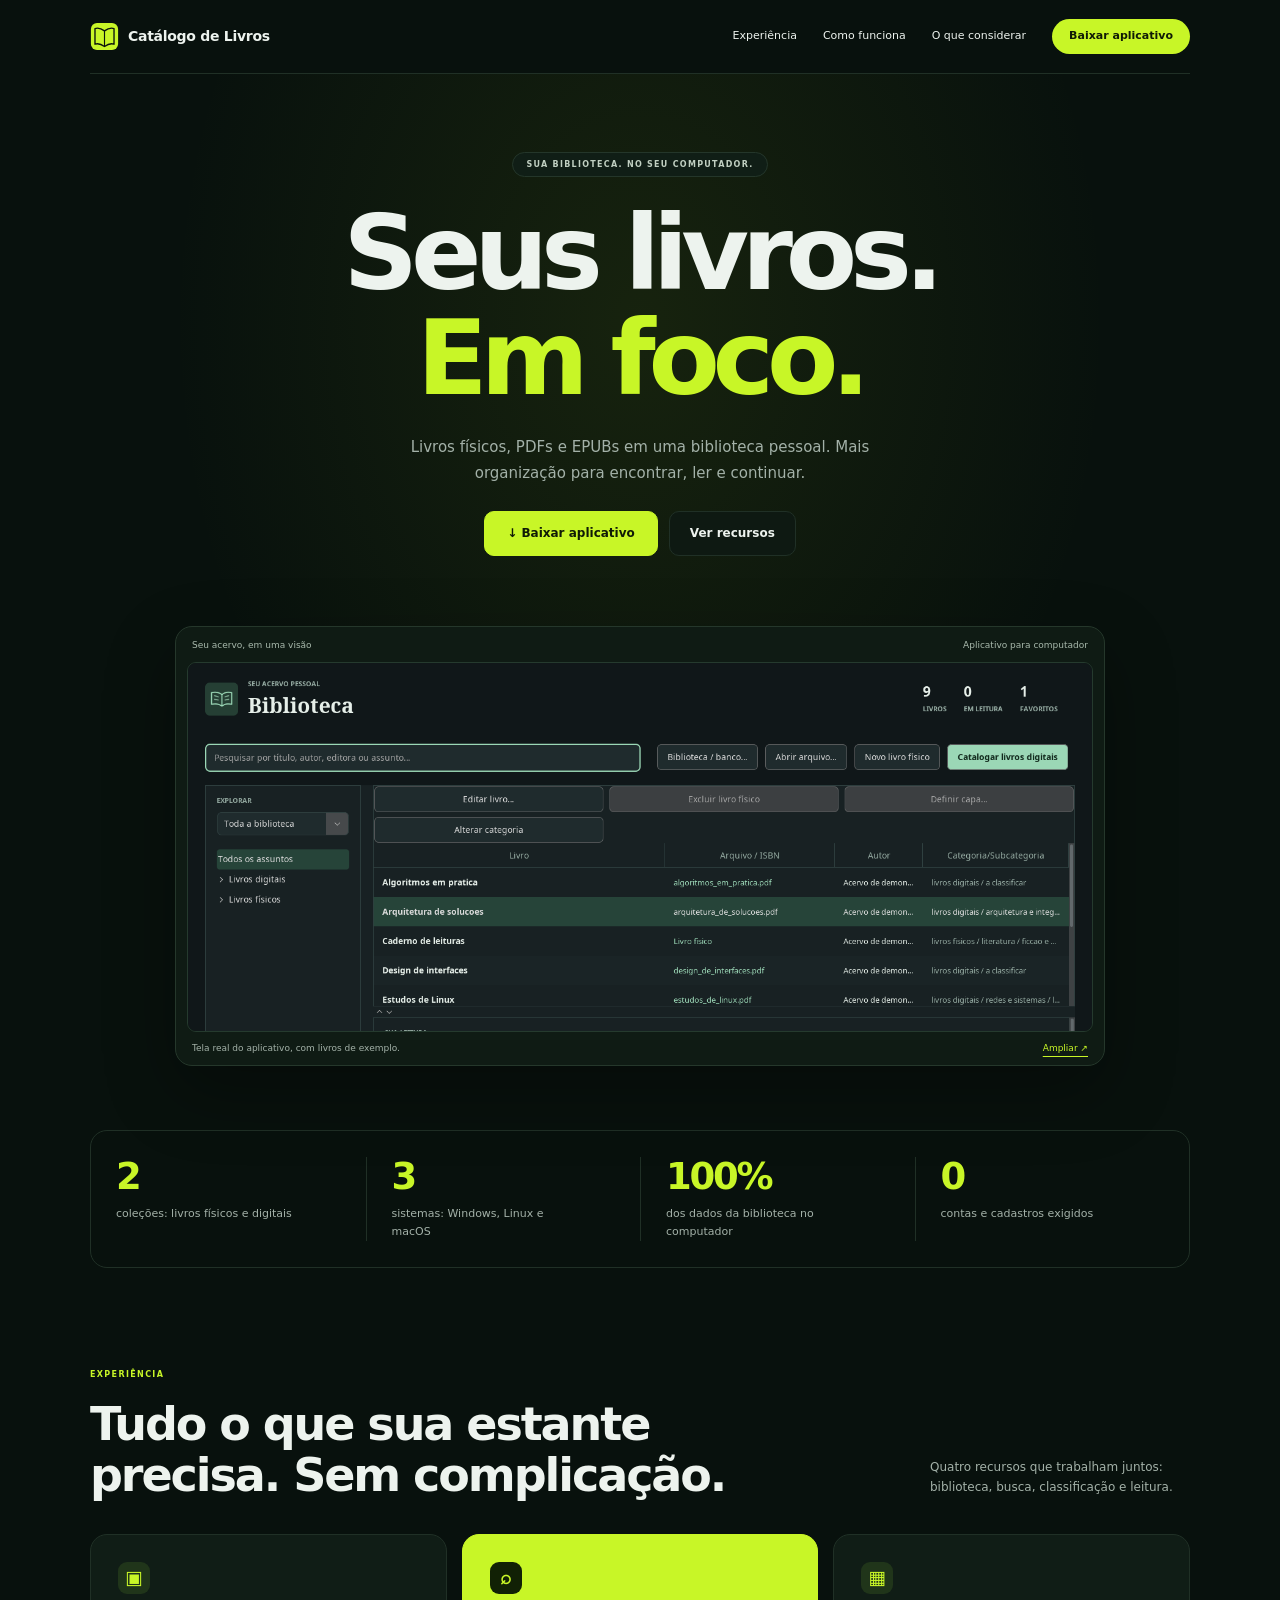
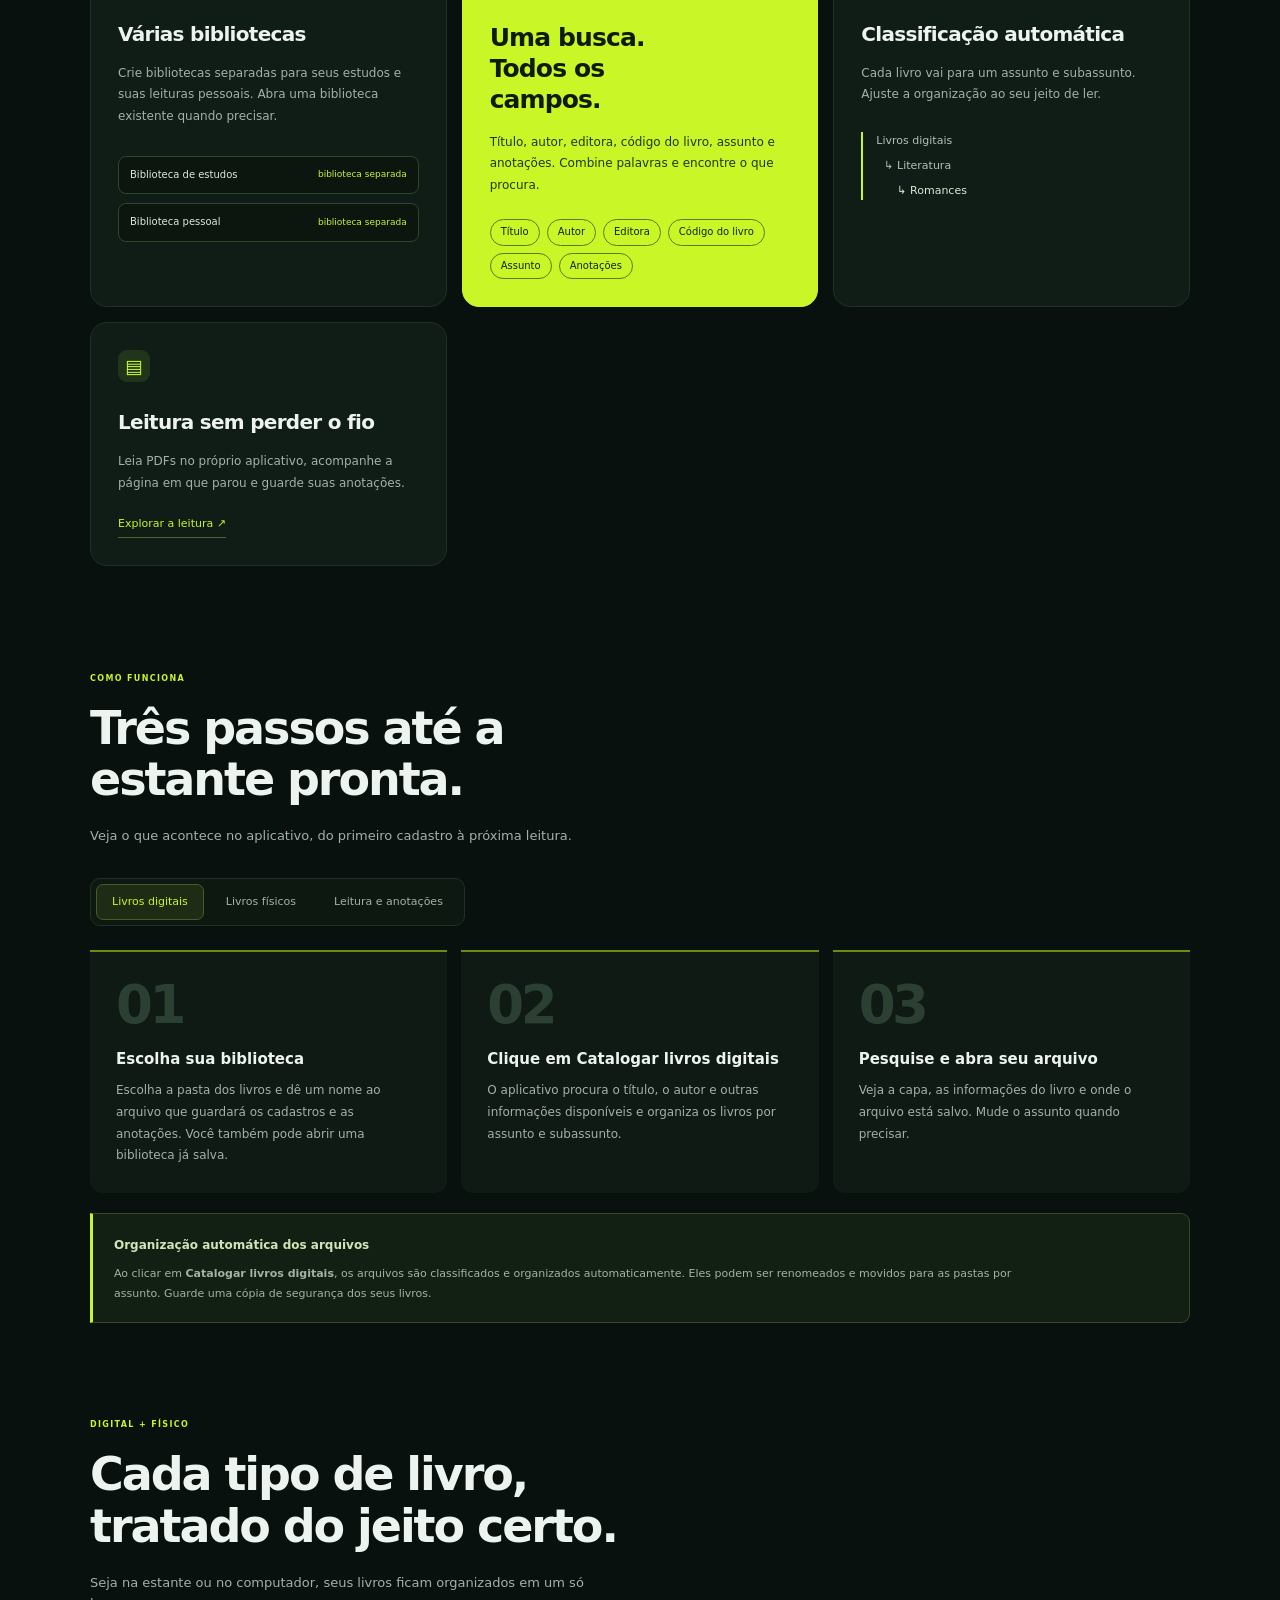
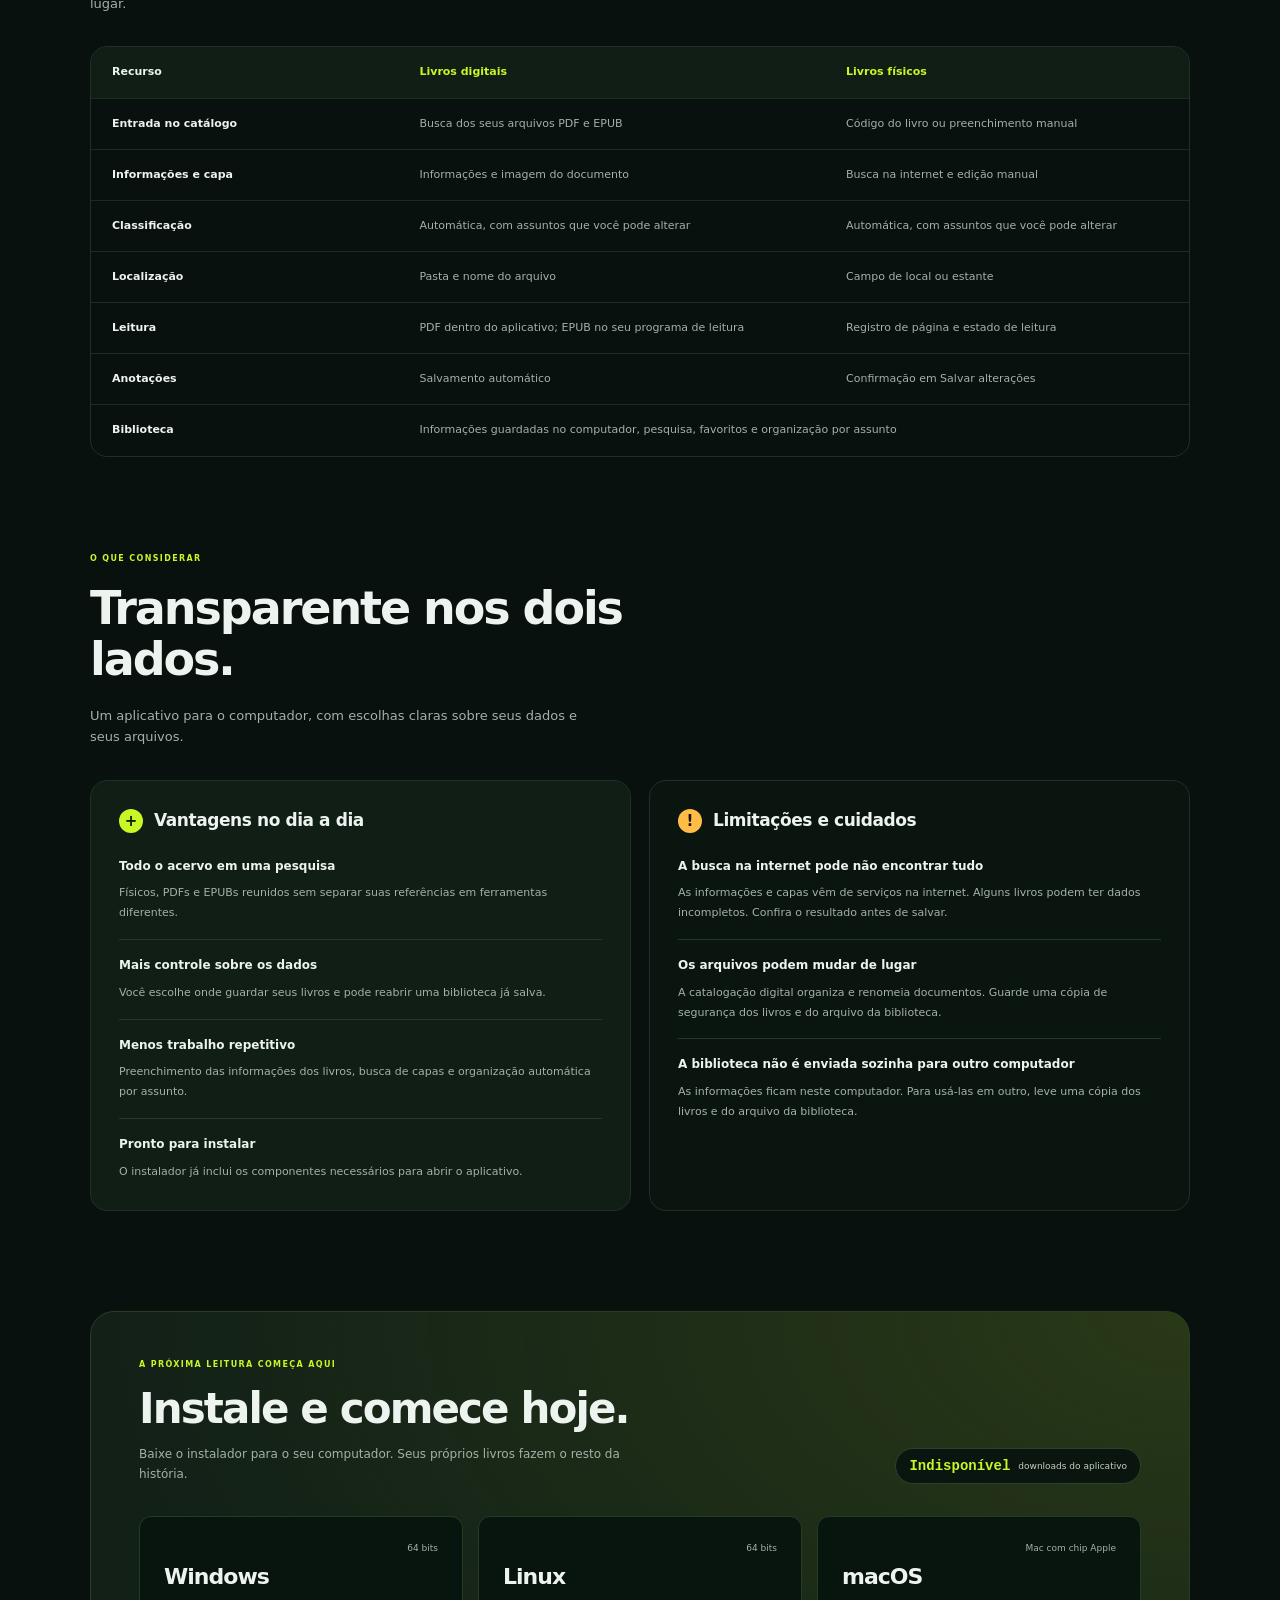
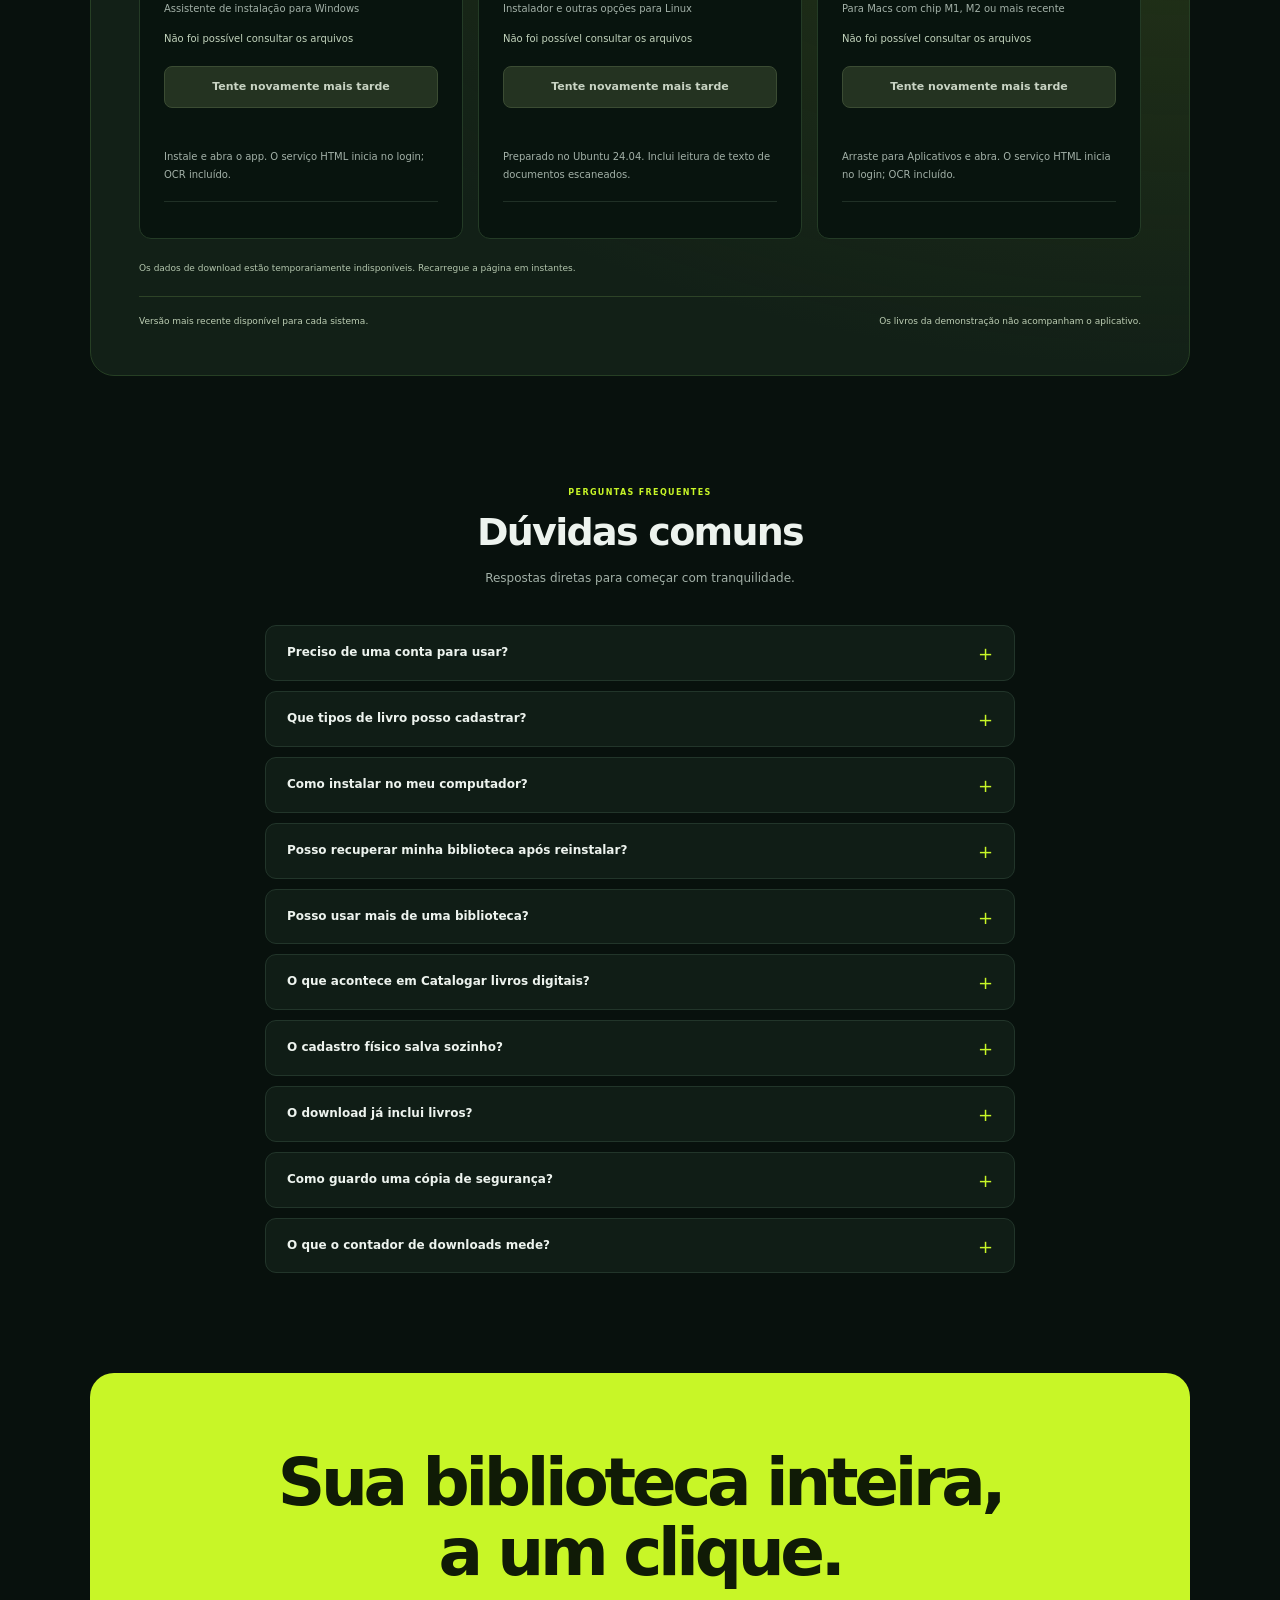
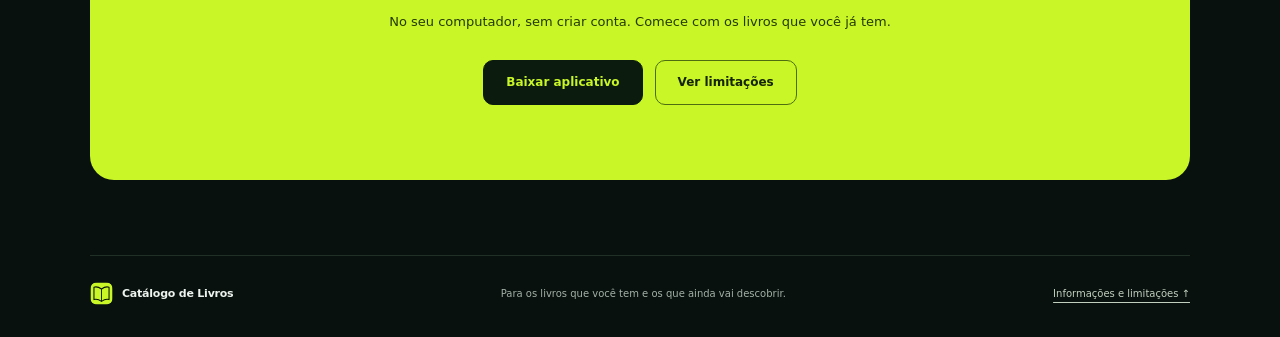
==== commit 1a564184: "feat: add cross-platform OCR and HTML service" ====
--- a/docs/index.html
+++ b/docs/index.html
@@ -24,11 +24,11 @@
 <div aria-labelledby="tab-reading" class="scenario" hidden="" id="panel-reading" role="tabpanel"><div class="scenario-copy"><ol class="steps"><li><strong>Abra e continue</strong><p>Leia arquivos PDF dentro do aplicativo e continue de onde parou. Livros no formato EPUB abrem no programa de leitura instalado no computador.</p></li><li><strong>Marque o que interessa</strong><p>Guarde favoritos, acompanhe a página atual e registre suas ideias nas anotações do livro.</p></li><li><strong>Encontre as informações com conforto</strong><p>Ajuste a altura da lista e dos detalhes. Role o painel inferior para acessar todas as informações.</p></li></ol><aside class="important-note"><strong>Cada acervo tem seu salvamento</strong><p>As anotações dos digitais são salvas automaticamente. Nos físicos, confirme suas alterações em Salvar alterações. Se duas janelas alterarem a mesma anotação, o aplicativo avisa antes de substituir o texto.</p></aside></div></div>
 </div></section>
 <section aria-labelledby="compare-title" class="compare-section wrap"><div class="section-intro"><p class="section-kicker">DIGITAL + FÍSICO</p><h2 id="compare-title">Cada tipo de livro,<br/>tratado do jeito certo.</h2><p>Seja na estante ou no computador, seus livros ficam organizados em um só lugar.</p></div><div aria-label="Comparação dos acervos" class="comparison-table" role="region" tabindex="0"><table><thead><tr><th scope="col">Recurso</th><th scope="col">Livros digitais</th><th scope="col">Livros físicos</th></tr></thead><tbody><tr><th scope="row">Entrada no catálogo</th><td>Busca dos seus arquivos PDF e EPUB</td><td>Código do livro ou preenchimento manual</td></tr><tr><th scope="row">Informações e capa</th><td>Informações e imagem do documento</td><td>Busca na internet e edição manual</td></tr><tr><th scope="row">Classificação</th><td>Automática, com assuntos que você pode alterar</td><td>Automática, com assuntos que você pode alterar</td></tr><tr><th scope="row">Localização</th><td>Pasta e nome do arquivo</td><td>Campo de local ou estante</td></tr><tr><th scope="row">Leitura</th><td>PDF dentro do aplicativo; EPUB no seu programa de leitura</td><td>Registro de página e estado de leitura</td></tr><tr><th scope="row">Anotações</th><td>Salvamento automático</td><td>Confirmação em Salvar alterações</td></tr><tr><th scope="row">Biblioteca</th><td colspan="2">Informações guardadas no computador, pesquisa, favoritos e organização por assunto</td></tr></tbody></table></div></section>
-<section aria-labelledby="honest-title" class="honest wrap" id="antes-de-baixar"><div class="section-intro"><p class="section-kicker">O QUE CONSIDERAR</p><h2 id="honest-title">Transparente nos dois lados.</h2><p>Um aplicativo para o computador, com escolhas claras sobre seus dados e seus arquivos.</p></div><div class="pros-cons"><article class="advantages"><div class="column-label"><span aria-hidden="true">+</span><h3>Vantagens no dia a dia</h3></div><ul><li><strong>Todo o acervo em uma pesquisa</strong><p>Físicos, PDFs e EPUBs reunidos sem separar suas referências em ferramentas diferentes.</p></li><li><strong>Mais controle sobre os dados</strong><p>Você escolhe onde guardar seus livros e pode reabrir uma biblioteca já salva.</p></li><li><strong>Menos trabalho repetitivo</strong><p>Preenchimento das informações dos livros, busca de capas e organização automática por assunto.</p></li><li><strong>Pronto para instalar</strong><p>O instalador já inclui os componentes necessários para abrir o aplicativo.</p></li></ul></article><article class="limitations"><div class="column-label"><span aria-hidden="true">!</span><h3>Limitações e cuidados</h3></div><ul><li><strong>A busca na internet pode não encontrar tudo</strong><p>As informações e capas vêm de serviços na internet. Alguns livros podem ter dados incompletos. Confira o resultado antes de salvar.</p></li><li><strong>Os arquivos podem mudar de lugar</strong><p>A catalogação digital organiza e renomeia documentos. Guarde uma cópia de segurança dos livros e do arquivo da biblioteca.</p></li><li><strong>Leitura de texto de documentos escaneados</strong><p>Esse recurso está incluído na versão para Linux. Nos outros sistemas, a busca de informações em documentos escaneados é limitada.</p></li><li><strong>A biblioteca não é enviada sozinha para outro computador</strong><p>As informações ficam neste computador. Para usá-las em outro, leve uma cópia dos livros e do arquivo da biblioteca.</p></li></ul></article></div></section>
+<section aria-labelledby="honest-title" class="honest wrap" id="antes-de-baixar"><div class="section-intro"><p class="section-kicker">O QUE CONSIDERAR</p><h2 id="honest-title">Transparente nos dois lados.</h2><p>Um aplicativo para o computador, com escolhas claras sobre seus dados e seus arquivos.</p></div><div class="pros-cons"><article class="advantages"><div class="column-label"><span aria-hidden="true">+</span><h3>Vantagens no dia a dia</h3></div><ul><li><strong>Todo o acervo em uma pesquisa</strong><p>Físicos, PDFs e EPUBs reunidos sem separar suas referências em ferramentas diferentes.</p></li><li><strong>Mais controle sobre os dados</strong><p>Você escolhe onde guardar seus livros e pode reabrir uma biblioteca já salva.</p></li><li><strong>Menos trabalho repetitivo</strong><p>Preenchimento das informações dos livros, busca de capas e organização automática por assunto.</p></li><li><strong>Pronto para instalar</strong><p>O instalador já inclui os componentes necessários para abrir o aplicativo.</p></li></ul></article><article class="limitations"><div class="column-label"><span aria-hidden="true">!</span><h3>Limitações e cuidados</h3></div><ul><li><strong>A busca na internet pode não encontrar tudo</strong><p>As informações e capas vêm de serviços na internet. Alguns livros podem ter dados incompletos. Confira o resultado antes de salvar.</p></li><li><strong>Os arquivos podem mudar de lugar</strong><p>A catalogação digital organiza e renomeia documentos. Guarde uma cópia de segurança dos livros e do arquivo da biblioteca.</p></li><li><strong>A biblioteca não é enviada sozinha para outro computador</strong><p>As informações ficam neste computador. Para usá-las em outro, leve uma cópia dos livros e do arquivo da biblioteca.</p></li></ul></article></div></section>
 <section aria-labelledby="download-title" class="download-section" id="downloads"><div class="wrap"><div class="download-heading"><div><p class="eyebrow">A PRÓXIMA LEITURA COMEÇA AQUI</p><h2 id="download-title">Instale e comece hoje.</h2><p>Baixe o instalador para o seu computador. Seus próprios livros fazem o resto da história.</p></div><div class="download-counter"><strong id="download-total">…</strong><span>downloads do aplicativo</span><small>Contagem dos arquivos do aplicativo baixados em todas as versões</small></div></div><div aria-live="polite" class="platform-grid">
-<article class="platform" data-platform="windows"><div class="platform-top"><span aria-hidden="true" class="platform-mark">W</span><span class="platform-architecture">64 bits</span></div><h3>Windows</h3><p class="platform-detail">Assistente de instalação para Windows</p><p class="release-version">Buscando última versão…</p><a aria-disabled="true" class="button platform-button">Carregando download</a><div class="alternatives"></div><p class="install-hint">Abra o arquivo baixado e siga as instruções na tela.</p><p class="platform-count"></p></article>
+<article class="platform" data-platform="windows"><div class="platform-top"><span aria-hidden="true" class="platform-mark">W</span><span class="platform-architecture">64 bits</span></div><h3>Windows</h3><p class="platform-detail">Assistente de instalação para Windows</p><p class="release-version">Buscando última versão…</p><a aria-disabled="true" class="button platform-button">Carregando download</a><div class="alternatives"></div><p class="install-hint">Instale e abra o app. O serviço HTML inicia no login; OCR incluído.</p><p class="platform-count"></p></article>
 <article class="platform" data-platform="linux"><div class="platform-top"><span aria-hidden="true" class="platform-mark">L</span><span class="platform-architecture">64 bits</span></div><h3>Linux</h3><p class="platform-detail">Instalador e outras opções para Linux</p><p class="release-version">Buscando última versão…</p><a aria-disabled="true" class="button platform-button">Carregando download</a><div class="alternatives"></div><p class="install-hint">Preparado no Ubuntu 24.04. Inclui leitura de texto de documentos escaneados.</p><p class="platform-count"></p></article>
-<article class="platform" data-platform="macos"><div class="platform-top"><span aria-hidden="true" class="platform-mark">M</span><span class="platform-architecture">Mac com chip Apple</span></div><h3>macOS</h3><p class="platform-detail">Para Macs com chip M1, M2 ou mais recente</p><p class="release-version">Buscando última versão…</p><a aria-disabled="true" class="button platform-button">Carregando download</a><div class="alternatives"></div><p class="install-hint">Abra o arquivo baixado e arraste o programa para a pasta Aplicativos.</p><p class="platform-count"></p></article>
+<article class="platform" data-platform="macos"><div class="platform-top"><span aria-hidden="true" class="platform-mark">M</span><span class="platform-architecture">Mac com chip Apple</span></div><h3>macOS</h3><p class="platform-detail">Para Macs com chip M1, M2 ou mais recente</p><p class="release-version">Buscando última versão…</p><a aria-disabled="true" class="button platform-button">Carregando download</a><div class="alternatives"></div><p class="install-hint">Arraste para Aplicativos e abra. O serviço HTML inicia no login; OCR incluído.</p><p class="platform-count"></p></article>
 </div><p class="download-status" id="download-status" role="status">Consultando os arquivos publicados. Downloads fornecidos diretamente pelo GitHub.</p><noscript><p>Ative o JavaScript para carregar os links e os contadores de download.</p></noscript><div class="download-footnote"><span>Versão mais recente disponível para cada sistema.</span><span>Os livros da demonstração não acompanham o aplicativo.</span></div></div></section>
 <section aria-labelledby="questions-title" class="questions wrap"><div class="faq-heading"><p class="section-kicker">PERGUNTAS FREQUENTES</p><h2 id="questions-title">Dúvidas comuns</h2><p>Respostas diretas para começar com tranquilidade.</p></div><div class="faq-list">
 <details><summary>Preciso de uma conta para usar?</summary><p>Não. O catálogo e suas anotações ficam no computador. Você precisa de internet para buscar as informações e as capas dos livros. Para pesquisar nos livros que já cadastrou, não precisa estar conectado.</p></details>
@@ -46,4 +46,3 @@
 <section class="closing wrap"><div><h2>Sua biblioteca inteira,<br/>a um clique.</h2><p>No seu computador, sem criar conta. Comece com os livros que você já tem.</p></div><a class="button primary" href="#downloads">Baixar aplicativo</a><a class="button secondary" href="#antes-de-baixar">Ver limitações</a></section>
 </main><footer class="footer wrap"><a class="brand" href="#"><img alt="" height="30" src="assets/catalogo.svg" width="30"/>Catálogo de Livros</a><p>Para os livros que você tem e os que ainda vai descobrir.</p><a href="#antes-de-baixar">Informações e limitações ↑</a></footer>
 </body></html>
-
